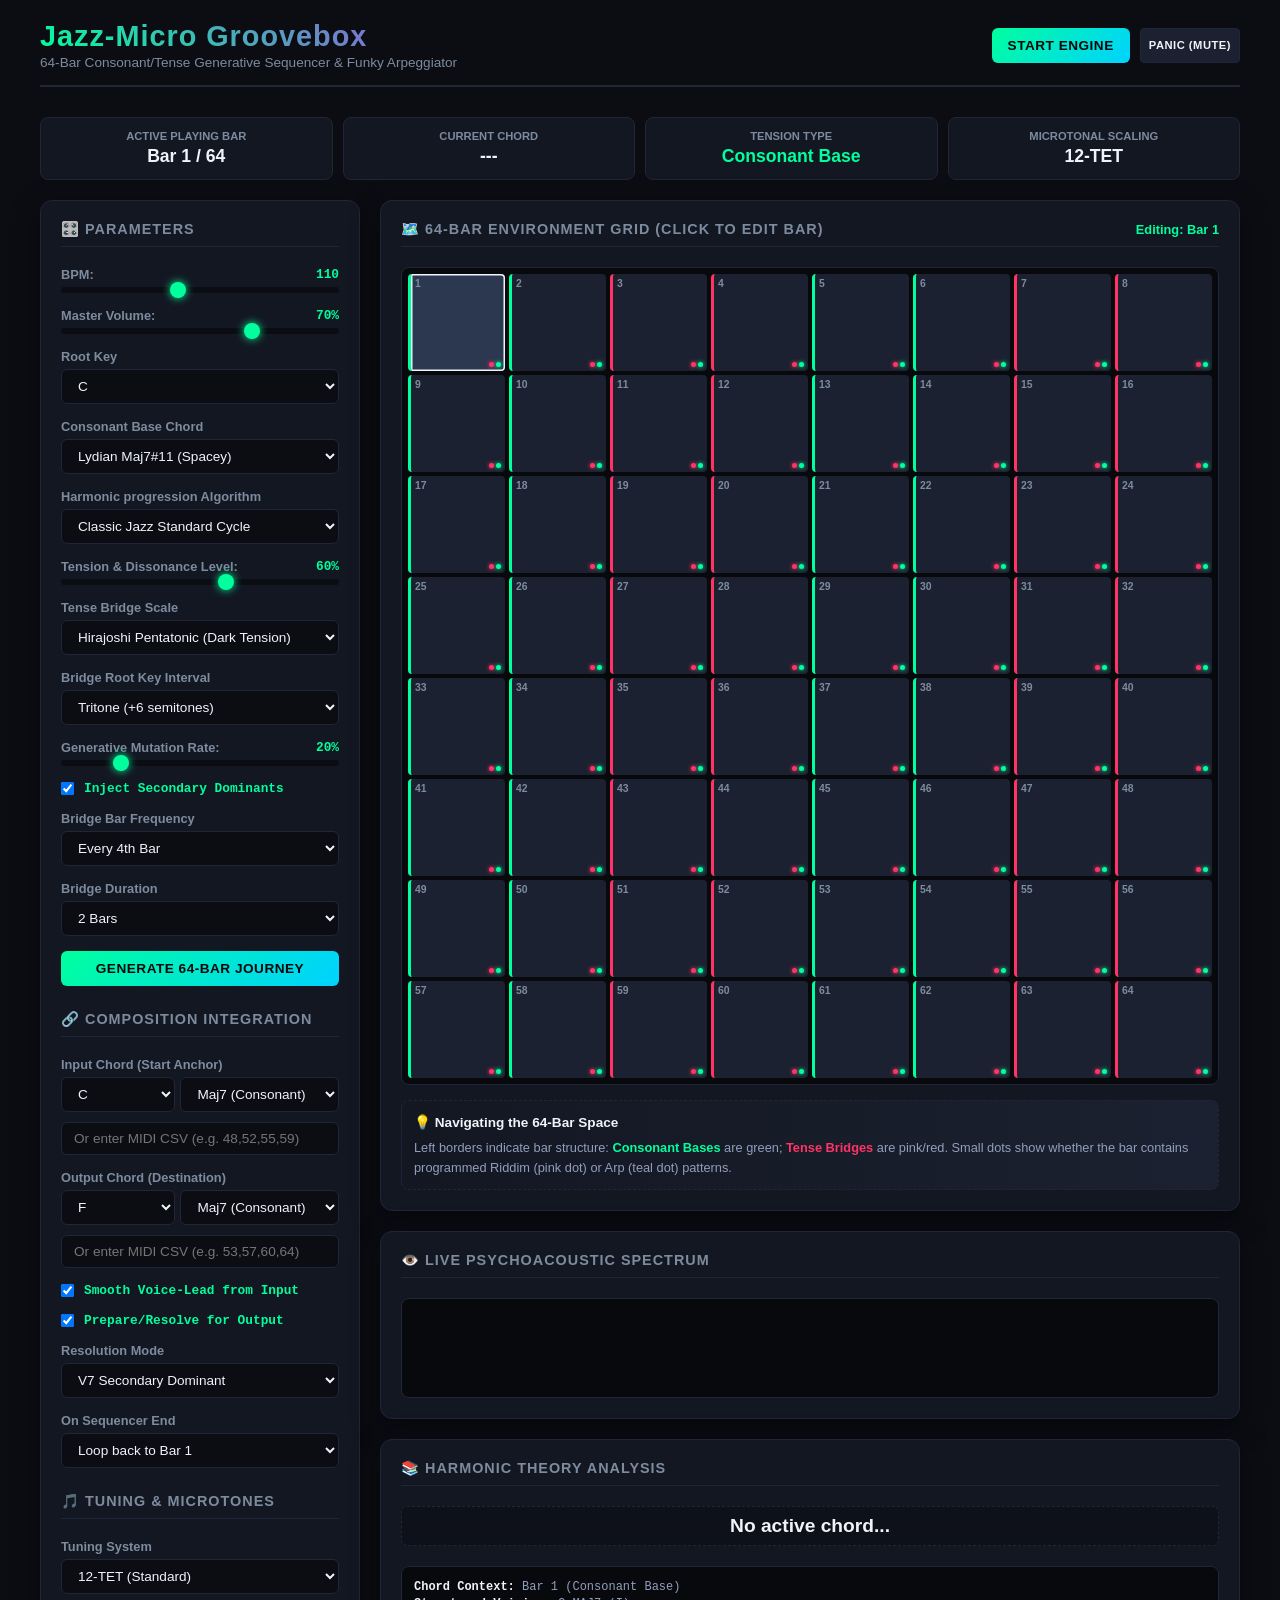
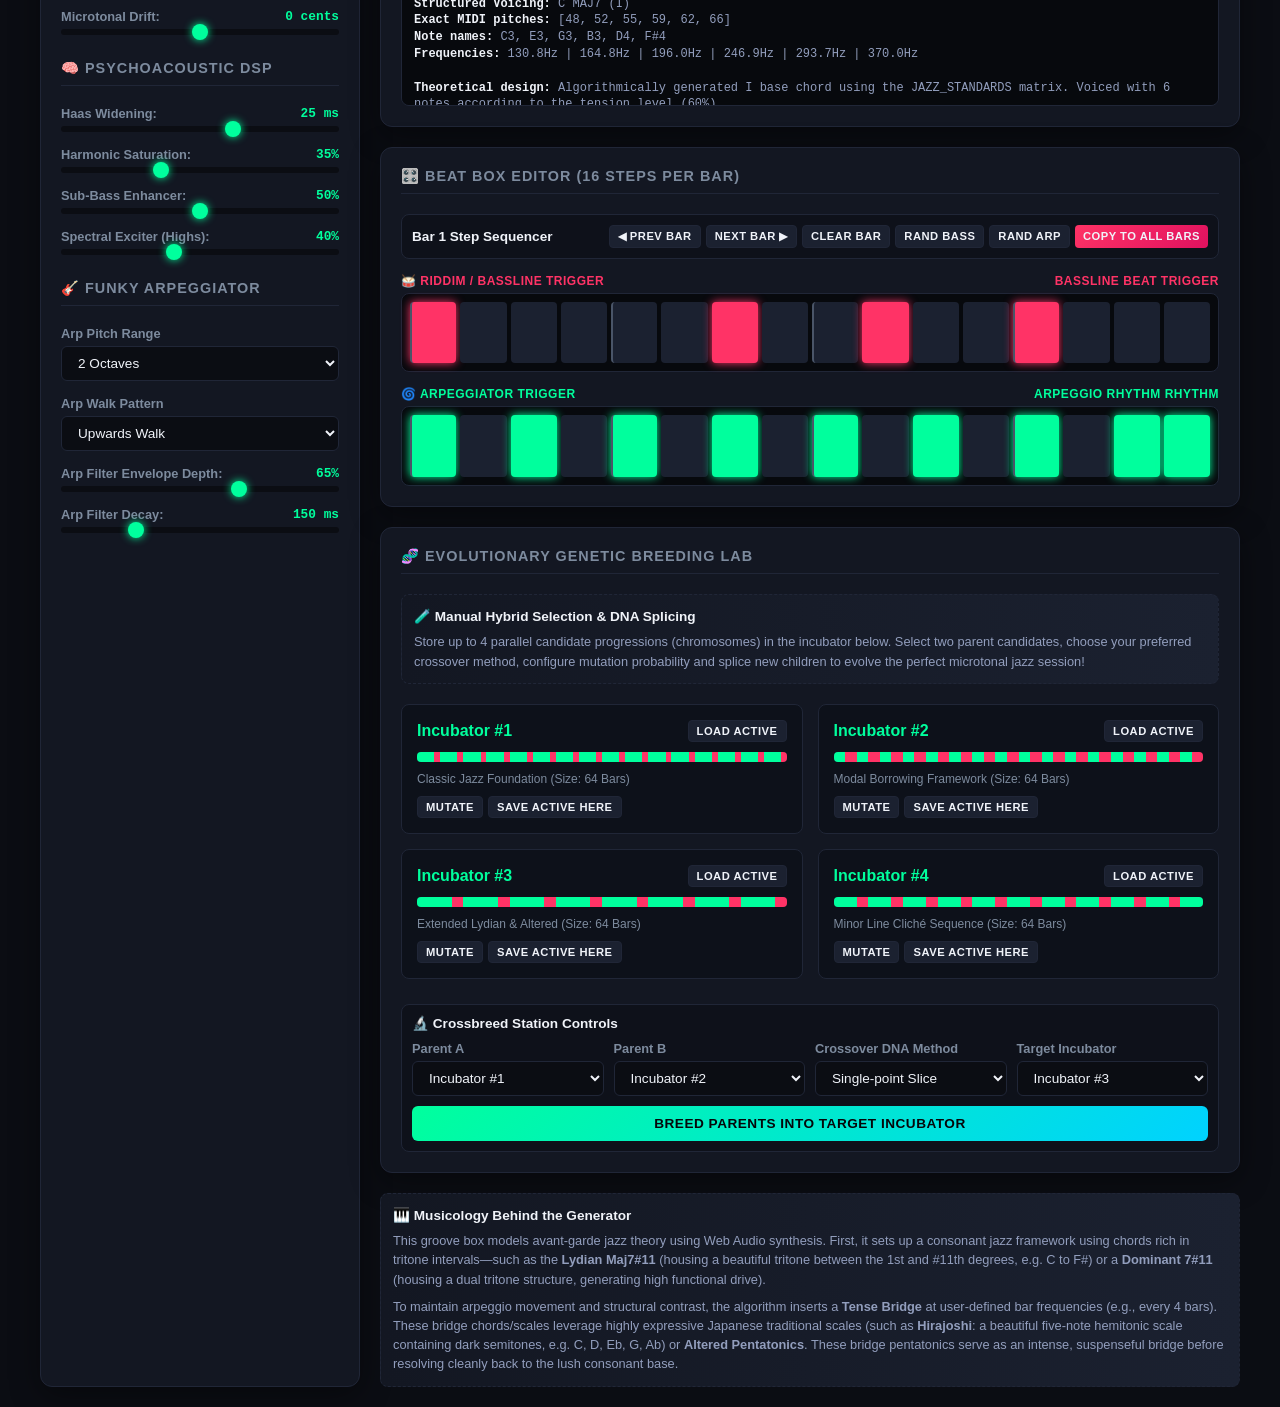
==== jazz_groovebox.html @ 0122e21e "feat: implement proper scale-degree chord qualities and voice-led resolutions - Upgraded getExtensio" ====
<!DOCTYPE html>
<html lang="en">
<head>
    <meta charset="UTF-8">
    <meta name="viewport" content="width=device-width, initial-scale=1.0">
    <title>Microtonal Jazz Groovebox & Funky Arpeggiator</title>
    <style>
        :root {
            --bg-color: #0b0d13;
            --panel-color: #131722;
            --panel-border: #202637;
            --text-main: #f0f3f9;
            --text-muted: #7d8b9e;
            --accent-base: #00ff9d; /* Consonant Base (Green/Teal) */
            --accent-bridge: #ff3366; /* Tense Bridge (Pink/Red) */
            --accent-purple: #9d4edd;
            --grid-off: #1b2130;
            --font-family: 'Segoe UI', -apple-system, BlinkMacSystemFont, Roboto, sans-serif;
        }

        * {
            box-sizing: border-box;
            margin: 0;
            padding: 0;
        }

        body {
            font-family: var(--font-family);
            background-color: var(--bg-color);
            color: var(--text-main);
            padding: 20px;
            display: flex;
            flex-direction: column;
            align-items: center;
            overflow-x: hidden;
            min-height: 100vh;
        }

        .container {
            width: 100%;
            max-width: 1200px;
            display: flex;
            flex-direction: column;
            gap: 20px;
        }

        header {
            display: flex;
            justify-content: space-between;
            align-items: center;
            border-bottom: 2px solid var(--panel-border);
            padding-bottom: 15px;
            margin-bottom: 10px;
        }

        .header-title h1 {
            font-size: 1.8rem;
            font-weight: 800;
            letter-spacing: 1px;
            background: linear-gradient(45deg, var(--accent-base), var(--accent-purple));
            -webkit-background-clip: text;
            -webkit-text-fill-color: transparent;
        }

        .header-title p {
            font-size: 0.85rem;
            color: var(--text-muted);
            margin-top: 2px;
        }

        /* Dashboard Grid Layout */
        .dashboard {
            display: grid;
            grid-template-columns: 1fr;
            gap: 20px;
        }

        @media (min-width: 900px) {
            .dashboard {
                grid-template-columns: 320px 1fr;
            }
        }

        /* Panel Styling */
        .panel {
            background-color: var(--panel-color);
            border: 1px solid var(--panel-border);
            border-radius: 12px;
            padding: 20px;
            display: flex;
            flex-direction: column;
            gap: 15px;
            box-shadow: 0 8px 30px rgba(0, 0, 0, 0.4);
        }

        .panel-header {
            display: flex;
            justify-content: space-between;
            align-items: center;
            border-bottom: 1px solid var(--panel-border);
            padding-bottom: 8px;
            margin-bottom: 5px;
        }

        .panel-title {
            font-size: 0.9rem;
            text-transform: uppercase;
            font-weight: 700;
            letter-spacing: 1px;
            color: var(--text-muted);
            display: flex;
            align-items: center;
            gap: 8px;
        }

        /* Interactive Controls */
        .control-group {
            display: flex;
            flex-direction: column;
            gap: 5px;
        }

        .control-group label {
            font-size: 0.8rem;
            font-weight: 600;
            color: var(--text-muted);
            display: flex;
            justify-content: space-between;
        }

        .control-group label span {
            color: var(--accent-base);
            font-family: monospace;
        }

        select, input[type="range"] {
            background-color: #0b0d13;
            border: 1px solid var(--panel-border);
            border-radius: 6px;
            color: var(--text-main);
            padding: 8px 12px;
            font-family: inherit;
            font-size: 0.85rem;
            outline: none;
            transition: border-color 0.2s;
            width: 100%;
        }

        select:focus {
            border-color: var(--accent-base);
        }

        input[type="range"] {
            -webkit-appearance: none;
            height: 6px;
            padding: 0;
            border: none;
            cursor: pointer;
        }

        input[type="range"]::-webkit-slider-thumb {
            -webkit-appearance: none;
            width: 16px;
            height: 16px;
            border-radius: 50%;
            background-color: var(--accent-base);
            border: none;
            box-shadow: 0 0 8px var(--accent-base);
        }

        /* Buttons */
        .btn {
            background-color: #1b2130;
            border: 1px solid var(--panel-border);
            border-radius: 6px;
            color: var(--text-main);
            padding: 10px 16px;
            font-size: 0.85rem;
            font-weight: 700;
            text-transform: uppercase;
            letter-spacing: 0.5px;
            cursor: pointer;
            transition: all 0.2s;
            display: flex;
            justify-content: center;
            align-items: center;
            gap: 8px;
        }

        .btn:hover {
            background-color: #242c3f;
            border-color: var(--text-muted);
        }

        .btn-primary {
            background: linear-gradient(135deg, var(--accent-base), #00d2ff);
            color: #05070a;
            border: none;
        }

        .btn-primary:hover {
            background: linear-gradient(135deg, #00e68e, #00bfe6);
            box-shadow: 0 0 15px rgba(0, 255, 157, 0.4);
        }

        .btn-danger {
            background: linear-gradient(135deg, var(--accent-bridge), #e0115f);
            color: var(--text-main);
            border: none;
        }

        .btn-danger:hover {
            box-shadow: 0 0 15px rgba(255, 51, 102, 0.4);
        }

        /* 64-Bar Grid Overview */
        .bar-overview-container {
            display: flex;
            flex-direction: column;
            gap: 10px;
        }

        .bar-overview-grid {
            display: grid;
            grid-template-columns: repeat(8, 1fr);
            gap: 4px;
            background-color: #07090d;
            padding: 6px;
            border-radius: 8px;
            border: 1px solid var(--panel-border);
        }

        .bar-cell {
            aspect-ratio: 1;
            background-color: var(--grid-off);
            border-radius: 4px;
            display: flex;
            flex-direction: column;
            justify-content: space-between;
            padding: 4px;
            cursor: pointer;
            position: relative;
            user-select: none;
            transition: all 0.15s;
        }

        .bar-cell:hover {
            background-color: #262f44;
        }

        .bar-cell.is-base {
            border-left: 3px solid var(--accent-base);
        }

        .bar-cell.is-bridge {
            border-left: 3px solid var(--accent-bridge);
        }

        .bar-cell.active-edit {
            background-color: #2c3750;
            box-shadow: inset 0 0 0 1.5px var(--text-main);
        }

        .bar-cell.playing {
            background-color: #384768;
            box-shadow: 0 0 10px rgba(255, 255, 255, 0.3);
            transform: scale(1.05);
            z-index: 10;
        }

        .bar-num {
            font-size: 0.65rem;
            font-weight: 700;
            color: var(--text-muted);
        }

        .bar-indicators {
            display: flex;
            gap: 2px;
            justify-content: flex-end;
        }

        .indicator-dot {
            width: 5px;
            height: 5px;
            border-radius: 50%;
            background-color: transparent;
        }

        .indicator-dot.riddim-active {
            background-color: var(--accent-bridge);
            box-shadow: 0 0 4px var(--accent-bridge);
        }

        .indicator-dot.arp-active {
            background-color: var(--accent-base);
            box-shadow: 0 0 4px var(--accent-base);
        }

        /* Live Visualizer and Theory Info */
        .visualizer-wrapper {
            position: relative;
            height: 100px;
            background-color: #07090d;
            border-radius: 8px;
            overflow: hidden;
            border: 1px solid var(--panel-border);
        }

        canvas {
            width: 100%;
            height: 100%;
            display: block;
        }

        .theory-info-panel {
            background-color: #07090d;
            border-radius: 8px;
            border: 1px solid var(--panel-border);
            padding: 12px;
            font-family: monospace;
            font-size: 0.75rem;
            line-height: 1.4;
            max-height: 140px;
            overflow-y: auto;
            color: #929ebd;
        }

        .theory-info-panel strong {
            color: var(--text-main);
        }

        .chord-name-display {
            font-size: 1.2rem;
            font-weight: 800;
            text-align: center;
            padding: 8px;
            background-color: #0e111a;
            border-radius: 6px;
            border: 1px dashed var(--panel-border);
            margin-bottom: 5px;
        }

        /* Step Sequencer View */
        .sequencer-header-actions {
            display: flex;
            justify-content: space-between;
            align-items: center;
            flex-wrap: wrap;
            gap: 10px;
            background-color: #0e111a;
            padding: 10px;
            border-radius: 8px;
            border: 1px solid var(--panel-border);
        }

        .sequencer-title {
            font-size: 0.85rem;
            font-weight: 700;
            color: var(--text-main);
        }

        .sequencer-quick-btns {
            display: flex;
            gap: 5px;
        }

        .btn-xs {
            padding: 4px 8px;
            font-size: 0.7rem;
            border-radius: 4px;
        }

        .sequencer-grid-group {
            display: flex;
            flex-direction: column;
            gap: 15px;
        }

        .sequencer-row {
            display: flex;
            flex-direction: column;
            gap: 5px;
        }

        .row-label {
            font-size: 0.75rem;
            font-weight: 700;
            text-transform: uppercase;
            letter-spacing: 0.5px;
            display: flex;
            justify-content: space-between;
        }

        .row-label.riddim-label { color: var(--accent-bridge); }
        .row-label.arp-label { color: var(--accent-base); }

        .step-grid {
            display: grid;
            grid-template-columns: repeat(16, 1fr);
            gap: 4px;
            background-color: #07090d;
            padding: 8px;
            border-radius: 8px;
            border: 1px solid var(--panel-border);
        }

        .step-cell {
            aspect-ratio: 0.75;
            background-color: var(--grid-off);
            border-radius: 4px;
            cursor: pointer;
            position: relative;
            transition: all 0.1s;
        }

        .step-cell:hover {
            background-color: #2a334a;
        }

        /* Beat highlights / Bar splits */
        .step-cell:nth-child(4n+1) {
            border-left: 2.5px solid #4a5568;
        }

        .step-cell.riddim-active {
            background-color: var(--accent-bridge);
            box-shadow: 0 0 10px var(--accent-bridge);
        }

        .step-cell.arp-active {
            background-color: var(--accent-base);
            box-shadow: 0 0 10px var(--accent-base);
        }

        .step-cell.current-playing-step::after {
            content: '';
            position: absolute;
            top: -3px;
            left: -3px;
            right: -3px;
            bottom: -3px;
            border: 2px solid var(--text-main);
            border-radius: 6px;
            pointer-events: none;
            z-index: 5;
        }

        /* Top Bar Info */
        .top-info-banner {
            display: grid;
            grid-template-columns: repeat(auto-fit, minmax(180px, 1fr));
            gap: 10px;
        }

        .info-card {
            background-color: var(--panel-color);
            border: 1px solid var(--panel-border);
            border-radius: 8px;
            padding: 12px;
            display: flex;
            flex-direction: column;
            gap: 4px;
            text-align: center;
        }

        .info-card-label {
            font-size: 0.7rem;
            color: var(--text-muted);
            text-transform: uppercase;
            font-weight: 700;
        }

        .info-card-value {
            font-size: 1.1rem;
            font-weight: 800;
            color: var(--text-main);
        }

        /* Explanatory Banner */
        .guide-banner {
            background: linear-gradient(90deg, #131722, #1b2130);
            border: 1px dashed var(--panel-border);
            border-radius: 8px;
            padding: 12px;
            font-size: 0.8rem;
            color: #929ebd;
            line-height: 1.5;
        }

        .guide-banner h3 {
            color: var(--text-main);
            margin-bottom: 5px;
            font-size: 0.85rem;
        }

        /* Breeding Lab styling */
        .breeding-grid {
            display: grid;
            grid-template-columns: 1fr;
            gap: 15px;
        }

        @media (min-width: 600px) {
            .breeding-grid {
                grid-template-columns: repeat(2, 1fr);
            }
        }

        .candidate-card {
            background-color: #0d111a;
            border: 1px solid var(--panel-border);
            border-radius: 8px;
            padding: 15px;
            display: flex;
            flex-direction: column;
            gap: 10px;
            transition: all 0.2s;
        }

        .candidate-card.active-loaded {
            border-color: var(--accent-base);
            box-shadow: 0 0 10px rgba(0, 255, 157, 0.2);
        }

        .candidate-header {
            display: flex;
            justify-content: space-between;
            align-items: center;
        }

        .dna-strip {
            height: 10px;
            background-color: #1a2130;
            border-radius: 4px;
            overflow: hidden;
            display: flex;
        }

        .dna-bar {
            flex: 1;
            height: 100%;
        }

        .dna-bar.is-base {
            background-color: var(--accent-base);
        }

        .dna-bar.is-bridge {
            background-color: var(--accent-bridge);
        }
    </style>
</head>
<body>

<div class="container">
    <header>
        <div class="header-title">
            <h1>Jazz-Micro Groovebox</h1>
            <p>64-Bar Consonant/Tense Generative Sequencer & Funky Arpeggiator</p>
        </div>
        <div style="display: flex; gap: 10px;">
            <button id="playBtn" class="btn btn-primary">Start Engine</button>
            <button id="panicBtn" class="btn btn-xs">Panic (Mute)</button>
        </div>
    </header>

    <!-- Top info cards -->
    <div class="top-info-banner">
        <div class="info-card">
            <span class="info-card-label">Active Playing Bar</span>
            <span class="info-card-value" id="playingBarDisplay">Bar 1 / 64</span>
        </div>
        <div class="info-card">
            <span class="info-card-label">Current Chord</span>
            <span class="info-card-value" id="playingChordDisplay">---</span>
        </div>
        <div class="info-card">
            <span class="info-card-label">Tension Type</span>
            <span class="info-card-value" id="tensionTypeDisplay" style="color: var(--accent-base);">Consonant Base</span>
        </div>
        <div class="info-card">
            <span class="info-card-label">Microtonal Scaling</span>
            <span class="info-card-value" id="tuningDisplay">12-TET</span>
        </div>
    </div>

    <div class="dashboard">
        <!-- Sidebar Controls -->
        <div class="panel">
            <div class="panel-header">
                <span class="panel-title">🎛️ Parameters</span>
            </div>

            <!-- Tempo -->
            <div class="control-group">
                <label>BPM: <span id="bpmVal">110</span></label>
                <input type="range" id="bpm" min="60" max="180" value="110">
            </div>

            <!-- Master Volume -->
            <div class="control-group">
                <label>Master Volume: <span id="masterVolVal">70%</span></label>
                <input type="range" id="masterVol" min="0" max="100" value="70">
            </div>

            <!-- Theory Settings -->
            <div class="control-group">
                <label>Root Key</label>
                <select id="rootKey">
                    <option value="48">C</option>
                    <option value="49">C# / Db</option>
                    <option value="50">D</option>
                    <option value="51">D# / Eb</option>
                    <option value="52">E</option>
                    <option value="53">F</option>
                    <option value="54">F# / Gb</option>
                    <option value="55">G</option>
                    <option value="56">G# / Ab</option>
                    <option value="57">A</option>
                    <option value="58">A# / Bb</option>
                    <option value="59">B</option>
                </select>
            </div>

            <div class="control-group">
                <label>Consonant Base Chord</label>
                <select id="baseChordType">
                    <option value="maj7#11" selected>Lydian Maj7#11 (Spacey)</option>
                    <option value="7#11">Dominant 7#11 (Bluesy/Tense)</option>
                    <option value="m7b5">Half-Diminished m7b5 (Jazzy Dark)</option>
                    <option value="maj9">Major 9 (Smooth Consonant)</option>
                </select>
            </div>

            <div class="control-group">
                <label>Harmonic progression Algorithm</label>
                <select id="progStyle">
                    <option value="jazz_standards" selected>Classic Jazz Standard Cycle</option>
                    <option value="circle_fifths">Circle of Fifths Backwards Walk</option>
                    <option value="modal_interchange">Modal Interchange (Parallel Borrowing)</option>
                    <option value="coltrane_changes">Coltrane Changes (Multi-Tonic 3rds)</option>
                    <option value="line_cliche">Line Cliché (Chromatic Walkdown)</option>
                </select>
            </div>

            <div class="control-group">
                <label>Tension & Dissonance Level: <span id="tensionVal">60%</span></label>
                <input type="range" id="tensionLevel" min="0" max="100" value="60">
            </div>

            <div class="control-group">
                <label>Tense Bridge Scale</label>
                <select id="bridgeChordType">
                    <option value="hirajoshi" selected>Hirajoshi Pentatonic (Dark Tension)</option>
                    <option value="altered">Altered Pentatonic (Dominant Tension)</option>
                    <option value="tritone">Tritone-Shifted Minor Pentatonic</option>
                    <option value="insen">Insen Pentatonic (Melancholic Tension)</option>
                </select>
            </div>

            <div class="control-group">
                <label>Bridge Root Key Interval</label>
                <select id="bridgeInterval">
                    <option value="6" selected>Tritone (+6 semitones)</option>
                    <option value="3">Minor 3rd (+3 semitones)</option>
                    <option value="1">Half-Step Up (+1 semitone)</option>
                    <option value="7">Perfect 5th (+7 semitones)</option>
                    <option value="8">Minor 6th (+8 semitones)</option>
                </select>
            </div>

            <div class="control-group">
                <label>Generative Mutation Rate: <span id="mutationVal">20%</span></label>
                <input type="range" id="mutationRate" min="0" max="100" value="20">
            </div>

            <div class="control-group">
                <label style="flex-direction: row; align-items: center; justify-content: flex-start; gap: 10px; cursor: pointer;">
                    <input type="checkbox" id="secondaryDominants" style="width: auto; margin: 0;" checked>
                    <span>Inject Secondary Dominants</span>
                </label>
            </div>

            <div class="control-group">
                <label>Bridge Bar Frequency</label>
                <select id="bridgeFreq">
                    <option value="2">Every 2nd Bar</option>
                    <option value="4" selected>Every 4th Bar</option>
                    <option value="8">Every 8th Bar</option>
                    <option value="16">Every 16th Bar</option>
                </select>
            </div>

            <div class="control-group">
                <label>Bridge Duration</label>
                <select id="bridgeDuration">
                    <option value="1">1 Bar</option>
                    <option value="2" selected>2 Bars</option>
                </select>
            </div>

            <button id="generateProgBtn" class="btn btn-primary">Generate 64-Bar Journey</button>

            <!-- Composition Integration -->
            <div class="panel-header" style="margin-top: 10px;">
                <span class="panel-title">🔗 Composition Integration</span>
            </div>

            <div class="control-group">
                <label>Input Chord (Start Anchor)</label>
                <div style="display: flex; gap: 5px;">
                    <select id="inputChordRoot" style="flex: 1;">
                        <option value="48" selected>C</option>
                        <option value="49">C# / Db</option>
                        <option value="50">D</option>
                        <option value="51">D# / Eb</option>
                        <option value="52">E</option>
                        <option value="53">F</option>
                        <option value="54">F# / Gb</option>
                        <option value="55">G</option>
                        <option value="56">G# / Ab</option>
                        <option value="57">A</option>
                        <option value="58">A# / Bb</option>
                        <option value="59">B</option>
                    </select>
                    <select id="inputChordType" style="flex: 1.5;">
                        <option value="maj7" selected>Maj7 (Consonant)</option>
                        <option value="m7">m7 (Soft Minor)</option>
                        <option value="7">7 (Dominant)</option>
                        <option value="m7b5">Half-Diminished</option>
                        <option value="dim7">Diminished 7th</option>
                    </select>
                </div>
                <input type="text" id="inputChordCSV" placeholder="Or enter MIDI CSV (e.g. 48,52,55,59)" style="background-color: #0b0d13; border: 1px solid var(--panel-border); border-radius: 6px; color: var(--text-main); padding: 8px 12px; font-size: 0.85rem; margin-top: 5px;">
            </div>

            <div class="control-group">
                <label>Output Chord (Destination)</label>
                <div style="display: flex; gap: 5px;">
                    <select id="outputChordRoot" style="flex: 1;">
                        <option value="53" selected>F</option>
                        <option value="48">C</option>
                        <option value="49">C# / Db</option>
                        <option value="50">D</option>
                        <option value="51">D# / Eb</option>
                        <option value="52">E</option>
                        <option value="54">F# / Gb</option>
                        <option value="55">G</option>
                        <option value="56">G# / Ab</option>
                        <option value="57">A</option>
                        <option value="58">A# / Bb</option>
                        <option value="59">B</option>
                    </select>
                    <select id="outputChordType" style="flex: 1.5;">
                        <option value="maj7" selected>Maj7 (Consonant)</option>
                        <option value="m7">m7 (Soft Minor)</option>
                        <option value="7">7 (Dominant)</option>
                        <option value="m7b5">Half-Diminished</option>
                        <option value="dim7">Diminished 7th</option>
                    </select>
                </div>
                <input type="text" id="outputChordCSV" placeholder="Or enter MIDI CSV (e.g. 53,57,60,64)" style="background-color: #0b0d13; border: 1px solid var(--panel-border); border-radius: 6px; color: var(--text-main); padding: 8px 12px; font-size: 0.85rem; margin-top: 5px;">
            </div>

            <div class="control-group">
                <label style="flex-direction: row; align-items: center; justify-content: flex-start; gap: 10px; cursor: pointer;">
                    <input type="checkbox" id="voiceLeadInput" style="width: auto; margin: 0;" checked>
                    <span>Smooth Voice-Lead from Input</span>
                </label>
            </div>

            <div class="control-group">
                <label style="flex-direction: row; align-items: center; justify-content: flex-start; gap: 10px; cursor: pointer;">
                    <input type="checkbox" id="prepareOutput" style="width: auto; margin: 0;" checked>
                    <span>Prepare/Resolve for Output</span>
                </label>
            </div>

            <div class="control-group">
                <label>Resolution Mode</label>
                <select id="resolutionMode">
                    <option value="dominant" selected>V7 Secondary Dominant</option>
                    <option value="tritone">SubV7 Tritone Substitute</option>
                    <option value="ii_V">ii - V Preparation (2 Bars)</option>
                </select>
            </div>

            <div class="control-group">
                <label>On Sequencer End</label>
                <select id="onSequencerEnd">
                    <option value="loop" selected>Loop back to Bar 1</option>
                    <option value="play_output">Play Output Chord & Stop</option>
                </select>
            </div>

            <!-- Tuning and Intonation -->
            <div class="panel-header" style="margin-top: 10px;">
                <span class="panel-title">🎵 Tuning & Microtones</span>
            </div>

            <div class="control-group">
                <label>Tuning System</label>
                <select id="tuningSys">
                    <option value="12tet" selected>12-TET (Standard)</option>
                    <option value="just">Just Intonation (Pure Ratios)</option>
                    <option value="meantone">Quarter-Comma Meantone</option>
                    <option value="pythagorean">Pythagorean (Pure Fifths)</option>
                    <option value="31tet">31-TET (Ultra Chromatic)</option>
                </select>
            </div>

            <div class="control-group">
                <label>Microtonal Drift: <span id="microDriftVal">0 cents</span></label>
                <input type="range" id="microDrift" min="-50" max="50" value="0">
            </div>

            <!-- Psychoacoustic controls -->
            <div class="panel-header" style="margin-top: 10px;">
                <span class="panel-title">🧠 Psychoacoustic DSP</span>
            </div>

            <div class="control-group">
                <label>Haas Widening: <span id="haasVal">25 ms</span></label>
                <input type="range" id="psychoHaas" min="0" max="40" value="25">
            </div>

            <div class="control-group">
                <label>Harmonic Saturation: <span id="satVal">35%</span></label>
                <input type="range" id="psychoSat" min="0" max="100" value="35">
            </div>

            <div class="control-group">
                <label>Sub-Bass Enhancer: <span id="subEnhancerVal">50%</span></label>
                <input type="range" id="subEnhancer" min="0" max="100" value="50">
            </div>

            <div class="control-group">
                <label>Spectral Exciter (Highs): <span id="exciterVal">40%</span></label>
                <input type="range" id="spectralExciter" min="0" max="100" value="40">
            </div>

            <div class="panel-header" style="margin-top: 10px;">
                <span class="panel-title">🎸 Funky Arpeggiator</span>
            </div>

            <div class="control-group">
                <label>Arp Pitch Range</label>
                <select id="arpRange">
                    <option value="1">1 Octave</option>
                    <option value="2" selected>2 Octaves</option>
                    <option value="3">3 Octaves</option>
                </select>
            </div>

            <div class="control-group">
                <label>Arp Walk Pattern</label>
                <select id="arpPattern">
                    <option value="up">Upwards Walk</option>
                    <option value="down">Downwards Walk</option>
                    <option value="updown">Up & Down Duo</option>
                    <option value="random">Random Jazz Shuffled</option>
                    <option value="thumb">Thumb-Bass Alternate</option>
                    <option value="complex">Complex Syncopated Strum</option>
                </select>
            </div>

            <div class="control-group">
                <label>Arp Filter Envelope Depth: <span id="arpFilterVal">65%</span></label>
                <input type="range" id="arpFilterDepth" min="0" max="100" value="65">
            </div>

            <div class="control-group">
                <label>Arp Filter Decay: <span id="arpDecayVal">150 ms</span></label>
                <input type="range" id="arpFilterDecay" min="30" max="500" value="150">
            </div>
        </div>

        <!-- Main Workspace -->
        <div style="display: flex; flex-direction: column; gap: 20px;">

            <!-- 64 Bar Beat Box Grid -->
            <div class="panel">
                <div class="panel-header">
                    <span class="panel-title">🗺️ 64-Bar Environment Grid (Click to Edit Bar)</span>
                    <span id="editorBarIndicator" style="color: var(--accent-base); font-size: 0.8rem; font-weight: bold;">Editing: Bar 1</span>
                </div>
                <div class="bar-overview-container">
                    <div class="bar-overview-grid" id="barOverviewGrid"></div>
                </div>
                <div class="guide-banner">
                    <h3>💡 Navigating the 64-Bar Space</h3>
                    Left borders indicate bar structure: <strong style="color: var(--accent-base);">Consonant Bases</strong> are green; <strong style="color: var(--accent-bridge);">Tense Bridges</strong> are pink/red. Small dots show whether the bar contains programmed Riddim (pink dot) or Arp (teal dot) patterns.
                </div>
            </div>

            <!-- Visualization & Theory Desk -->
            <div style="display: grid; grid-template-columns: 1fr; gap: 20px;" class="vis-theory-section">
                <div class="panel">
                    <div class="panel-header">
                        <span class="panel-title">👁️ Live Psychoacoustic Spectrum</span>
                    </div>
                    <div class="visualizer-wrapper">
                        <canvas id="visualizerCanvas"></canvas>
                    </div>
                </div>
                <div class="panel">
                    <div class="panel-header">
                        <span class="panel-title">📚 Harmonic Theory Analysis</span>
                    </div>
                    <div class="chord-name-display" id="chordNameDisplay">No active chord...</div>
                    <div class="theory-info-panel" id="theoryExplanation">
                        Theory insights will populate here as the chords play, displaying cent deviations, interval formulas, and how the bridge pentatonic scale connects with the base tritone harmony.
                    </div>
                </div>
            </div>

            <!-- Step Sequencer Panel -->
            <div class="panel">
                <div class="panel-header">
                    <span class="panel-title">🎛️ Beat Box Editor (16 Steps per Bar)</span>
                </div>

                <div class="sequencer-header-actions">
                    <span class="sequencer-title" id="sequencerTitle">Bar 1 Step Sequencer</span>
                    <div class="sequencer-quick-btns">
                        <button class="btn btn-xs" id="prevBarBtn">◀ Prev Bar</button>
                        <button class="btn btn-xs" id="nextBarBtn">Next Bar ▶</button>
                        <button class="btn btn-xs" id="clearBarBtn">Clear Bar</button>
                        <button class="btn btn-xs" id="randRiddimBtn">Rand Bass</button>
                        <button class="btn btn-xs" id="randArpBtn">Rand Arp</button>
                        <button class="btn btn-xs btn-danger" id="copyToAllBtn">Copy to All Bars</button>
                    </div>
                </div>

                <div class="sequencer-grid-group">
                    <!-- Riddim / Bass Trigger -->
                    <div class="sequencer-row">
                        <div class="row-label riddim-label">
                            <span>🥁 Riddim / Bassline Trigger</span>
                            <span>Bassline Beat Trigger</span>
                        </div>
                        <div class="step-grid" id="riddimGrid"></div>
                    </div>

                    <!-- Arpeggio Trigger -->
                    <div class="sequencer-row">
                        <div class="row-label arp-label">
                            <span>🌀 Arpeggiator Trigger</span>
                            <span>Arpeggio Rhythm Rhythm</span>
                        </div>
                        <div class="step-grid" id="arpGrid"></div>
                    </div>
                </div>
            </div>

            <!-- Evolutionary Genetic Breeding Lab Panel -->
            <div class="panel">
                <div class="panel-header">
                    <span class="panel-title">🧬 Evolutionary Genetic Breeding Lab</span>
                </div>
                <div class="guide-banner" style="margin-bottom: 5px;">
                    <h3>🧪 Manual Hybrid Selection & DNA Splicing</h3>
                    Store up to 4 parallel candidate progressions (chromosomes) in the incubator below. Select two parent candidates, choose your preferred crossover method, configure mutation probability and splice new children to evolve the perfect microtonal jazz session!
                </div>

                <div class="breeding-grid">
                    <!-- Candidate 1 -->
                    <div class="candidate-card" id="candidate-0">
                        <div class="candidate-header">
                            <span style="font-weight: 700; color: var(--accent-base);">Incubator #1</span>
                            <span class="btn btn-xs" onclick="loadCandidate(0)" id="loadBtn-0">Load Active</span>
                        </div>
                        <div class="dna-strip" id="dna-0"></div>
                        <div style="font-size: 0.75rem; color: var(--text-muted);" id="candDesc-0">Empty...</div>
                        <div style="display: flex; gap: 5px;">
                            <button class="btn btn-xs" onclick="mutateCandidate(0)">Mutate</button>
                            <button class="btn btn-xs" onclick="cloneCurrentToCandidate(0)">Save Active Here</button>
                        </div>
                    </div>

                    <!-- Candidate 2 -->
                    <div class="candidate-card" id="candidate-1">
                        <div class="candidate-header">
                            <span style="font-weight: 700; color: var(--accent-base);">Incubator #2</span>
                            <span class="btn btn-xs" onclick="loadCandidate(1)" id="loadBtn-1">Load Active</span>
                        </div>
                        <div class="dna-strip" id="dna-1"></div>
                        <div style="font-size: 0.75rem; color: var(--text-muted);" id="candDesc-1">Empty...</div>
                        <div style="display: flex; gap: 5px;">
                            <button class="btn btn-xs" onclick="mutateCandidate(1)">Mutate</button>
                            <button class="btn btn-xs" onclick="cloneCurrentToCandidate(1)">Save Active Here</button>
                        </div>
                    </div>

                    <!-- Candidate 3 -->
                    <div class="candidate-card" id="candidate-2">
                        <div class="candidate-header">
                            <span style="font-weight: 700; color: var(--accent-base);">Incubator #3</span>
                            <span class="btn btn-xs" onclick="loadCandidate(2)" id="loadBtn-2">Load Active</span>
                        </div>
                        <div class="dna-strip" id="dna-2"></div>
                        <div style="font-size: 0.75rem; color: var(--text-muted);" id="candDesc-2">Empty...</div>
                        <div style="display: flex; gap: 5px;">
                            <button class="btn btn-xs" onclick="mutateCandidate(2)">Mutate</button>
                            <button class="btn btn-xs" onclick="cloneCurrentToCandidate(2)">Save Active Here</button>
                        </div>
                    </div>

                    <!-- Candidate 4 -->
                    <div class="candidate-card" id="candidate-3">
                        <div class="candidate-header">
                            <span style="font-weight: 700; color: var(--accent-base);">Incubator #4</span>
                            <span class="btn btn-xs" onclick="loadCandidate(3)" id="loadBtn-3">Load Active</span>
                        </div>
                        <div class="dna-strip" id="dna-3"></div>
                        <div style="font-size: 0.75rem; color: var(--text-muted);" id="candDesc-3">Empty...</div>
                        <div style="display: flex; gap: 5px;">
                            <button class="btn btn-xs" onclick="mutateCandidate(3)">Mutate</button>
                            <button class="btn btn-xs" onclick="cloneCurrentToCandidate(3)">Save Active Here</button>
                        </div>
                    </div>
                </div>

                <!-- Breeder Crossbreeding Station controls -->
                <div class="sequencer-header-actions" style="margin-top: 10px;">
                    <span class="sequencer-title">🔬 Crossbreed Station Controls</span>
                    <div class="sequencer-quick-btns" style="flex-wrap: wrap; gap: 10px; width: 100%;">
                        <div class="control-group" style="min-width: 130px; flex: 1;">
                            <label>Parent A</label>
                            <select id="parentA">
                                <option value="0" selected>Incubator #1</option>
                                <option value="1">Incubator #2</option>
                                <option value="2">Incubator #3</option>
                                <option value="3">Incubator #4</option>
                            </select>
                        </div>
                        <div class="control-group" style="min-width: 130px; flex: 1;">
                            <label>Parent B</label>
                            <select id="parentB">
                                <option value="0">Incubator #1</option>
                                <option value="1" selected>Incubator #2</option>
                                <option value="2">Incubator #3</option>
                                <option value="3">Incubator #4</option>
                            </select>
                        </div>
                        <div class="control-group" style="min-width: 180px; flex: 1;">
                            <label>Crossover DNA Method</label>
                            <select id="crossoverMethod">
                                <option value="single" selected>Single-point Slice</option>
                                <option value="double">Two-point Splice</option>
                                <option value="uniform">Uniform Coin-flip Random</option>
                                <option value="interleave">Interleaved Alternating Bars</option>
                            </select>
                        </div>
                        <div class="control-group" style="min-width: 150px; flex: 1;">
                            <label>Target Incubator</label>
                            <select id="targetIncubator">
                                <option value="0">Incubator #1</option>
                                <option value="1">Incubator #2</option>
                                <option value="2" selected>Incubator #3</option>
                                <option value="3">Incubator #4</option>
                            </select>
                        </div>
                        <button class="btn btn-primary" onclick="triggerBreedingLabBreed()" style="width: 100%;">Breed Parents into Target Incubator</button>
                    </div>
                </div>
            </div>

            <!-- Theory explanation -->
            <div class="guide-banner">
                <h3>🎹 Musicology Behind the Generator</h3>
                <p>This groove box models avant-garde jazz theory using Web Audio synthesis. First, it sets up a consonant jazz framework using chords rich in tritone intervals—such as the <strong>Lydian Maj7#11</strong> (housing a beautiful tritone between the 1st and #11th degrees, e.g. C to F#) or a <strong>Dominant 7#11</strong> (housing a dual tritone structure, generating high functional drive).</p>
                <p style="margin-top: 8px;">To maintain arpeggio movement and structural contrast, the algorithm inserts a <strong>Tense Bridge</strong> at user-defined bar frequencies (e.g., every 4 bars). These bridge chords/scales leverage highly expressive Japanese traditional scales (such as <strong>Hirajoshi</strong>: a beautiful five-note hemitonic scale containing dark semitones, e.g. C, D, Eb, G, Ab) or <strong>Altered Pentatonics</strong>. These bridge pentatonics serve as an intense, suspenseful bridge before resolving cleanly back to the lush consonant base.</p>
            </div>
        </div>
    </div>
</div>

<script>
    // --- 1. STATE & DATA STRUCTURES ---
    const TOTAL_BARS = 64;
    const STEPS_PER_BAR = 16;
    let editingBar = 0; // 0 to 63
    let playingBar = 0; // 0 to 63
    let playingStep = 0; // 0 to 15
    let globalStepIndex = 0; // Cumulative step 0 to 1023
    let isPlaying = false;

    // Sequencer data: 3D Arrays for Riddim and Arp [bar][step]
    const sequencerData = {
        riddim: Array.from({ length: TOTAL_BARS }, () => new Array(STEPS_PER_BAR).fill(false)),
        arp: Array.from({ length: TOTAL_BARS }, () => new Array(STEPS_PER_BAR).fill(false))
    };

    // Initialize first bar with a nice default jazz pattern
    const defaultRiddim = [true, false, false, false, false, false, true, false, false, true, false, false, true, false, false, false];
    const defaultArp = [true, false, true, false, true, false, true, false, true, false, true, false, true, false, true, true];

    // Set up default bar pattern and copy slightly altered patterns to others to start with a fun groove
    for (let s = 0; s < STEPS_PER_BAR; s++) {
        sequencerData.riddim[0][s] = defaultRiddim[s];
        sequencerData.arp[0][s] = defaultArp[s];
    }
    for (let b = 1; b < TOTAL_BARS; b++) {
        // Clone with small variations
        sequencerData.riddim[b] = [...defaultRiddim];
        sequencerData.arp[b] = [...defaultArp];
        if (b % 4 === 0) {
            // bridge variation
            sequencerData.riddim[b][2] = true;
            sequencerData.riddim[b][10] = true;
        }
    }

    // Chord Progression Data for 64 bars
    let progression = new Array(TOTAL_BARS).fill(null);
    const notesArray = ["C", "Db", "D", "Eb", "E", "F", "F#", "G", "Ab", "A", "Bb", "B"];

    // --- 2. MUSIC THEORY PROGRESSION GENERATOR ---

    // Get note name from MIDI value
    function getNoteName(midiVal) {
        return notesArray[midiVal % 12] + (Math.floor(midiVal / 12) - 1);
    }

    // Enhanced Progression & Chords Logic
    function getExtensionsForBase(baseMidi, tensionPercent, quality) {
        // Support dynamic chord qualities with Berklee style Berklee voice theory
        let intervals = [0, 4, 7, 11]; // default Major 7th

        if (quality === 'm7') {
            intervals = [0, 3, 7, 10]; // Minor 7th
        } else if (quality === '7') {
            intervals = [0, 4, 7, 10]; // Dominant 7th
        } else if (quality === 'm7b5') {
            intervals = [0, 3, 6, 10]; // Half-diminished
        } else if (quality === 'maj7') {
            intervals = [0, 4, 7, 11]; // Major 7th
        } else if (quality === 'maj9') {
            intervals = [0, 4, 7, 11, 14]; // Major 9th
        }

        // Add extensions dynamically according to tension Level
        if (tensionPercent > 15) {
            // Add 9th
            let ninth = (quality === 'm7b5') ? 13 : 14;
            if (!intervals.includes(ninth)) {
                intervals.push(ninth);
            }
        }
        if (tensionPercent > 45) {
            // Add 11th / #11th
            let eleventh = (quality === 'maj7' || quality === '7') ? 18 : 17; // #11 (18) for Major/Dominant, natural 11 (17) for Minor
            if (!intervals.includes(eleventh)) {
                intervals.push(eleventh);
            }
        }
        if (tensionPercent > 75) {
            // Add alterations for dominant chords, or high extensions for others
            if (quality === '7') {
                intervals.push(20); // b13
                intervals.push(15); // b9
            } else {
                intervals.push(21); // high 13th / octave root duplication
            }
        }

        return intervals.map(i => baseMidi + i);
    }

    // Parse custom or selected chord
    function parseCustomChord(rootKeyId, chordTypeId, csvId) {
        const csvVal = document.getElementById(csvId).value.trim();
        if (csvVal) {
            let parsed = csvVal.split(',').map(s => parseInt(s.trim())).filter(n => !isNaN(n));
            if (parsed.length > 0) {
                return parsed.sort((a,b)=>a-b);
            }
        }

        const root = parseInt(document.getElementById(rootKeyId).value);
        const type = document.getElementById(chordTypeId).value;
        let intervals = [0, 4, 7, 11]; // default maj7
        if (type === 'm7') {
            intervals = [0, 3, 7, 10];
        } else if (type === '7') {
            intervals = [0, 4, 7, 10];
        } else if (type === 'm7b5') {
            intervals = [0, 3, 6, 10];
        } else if (type === 'dim7') {
            intervals = [0, 3, 6, 9];
        }
        return intervals.map(i => root + i).sort((a,b)=>a-b);
    }

    // Smart Jazz Voice Leading function
    function voiceLeadChord(targetChordNotes, referenceChordNotes) {
        if (!referenceChordNotes || referenceChordNotes.length === 0) return [...targetChordNotes].sort((a,b)=>a-b);
        let voiced = [...targetChordNotes].sort((a,b)=>a-b);
        let ref = [...referenceChordNotes].sort((a,b)=>a-b);

        for (let i = 0; i < voiced.length; i++) {
            let target = voiced[i];

            // Smart Neighbor Matching: Find the closest note in the reference chord to use as anchor
            let anchor = ref[0];
            let minAnchorDist = Math.abs(ref[0] - target);
            for (let j = 1; j < ref.length; j++) {
                let d = Math.abs(ref[j] - target);
                if (d < minAnchorDist) {
                    minAnchorDist = d;
                    anchor = ref[j];
                }
            }

            let pClass = target % 12;
            let bestNote = target;
            let minScore = 99999;
            for (let oct = -36; oct <= 36; oct += 12) {
                let candidate = (Math.floor(anchor / 12) * 12) + pClass + oct;

                // Keep within reasonable voiced limits
                if (candidate < 38 || candidate > 88) continue;

                let distToAnchor = Math.abs(candidate - anchor);
                let distToOriginal = Math.abs(candidate - target);
                let score = distToAnchor + 0.4 * distToOriginal; // Balance smooth voice leading with center register force

                if (score < minScore) {
                    minScore = score;
                    bestNote = candidate;
                }
            }
            voiced[i] = bestNote;
        }
        return voiced.sort((a,b)=>a-b);
    }

    // Interval list generator
    function generateJourney() {
        const root = parseInt(document.getElementById('rootKey').value);
        const progStyle = document.getElementById('progStyle').value;
        const baseType = document.getElementById('baseChordType').value;
        const tensionPercent = parseFloat(document.getElementById('tensionLevel').value);
        const bridgeType = document.getElementById('bridgeChordType').value;
        const bridgeInterval = parseInt(document.getElementById('bridgeInterval').value);
        const mutationRate = parseFloat(document.getElementById('mutationRate').value) / 100;
        const useSecondaryDominants = document.getElementById('secondaryDominants').checked;
        const bridgeFreq = parseInt(document.getElementById('bridgeFreq').value);
        const bridgeDuration = parseInt(document.getElementById('bridgeDuration').value);

        for (let b = 0; b < TOTAL_BARS; b++) {
            let chordNotes = [];
            let name = "";
            let explanation = "";
            let isBridge = false;

            // 1. Check if this is a bridge bar
            let cycle = b % bridgeFreq;
            if (cycle >= (bridgeFreq - bridgeDuration) && bridgeFreq > bridgeDuration) {
                isBridge = true;
            } else if (bridgeFreq <= bridgeDuration) {
                isBridge = (b % 2 === 1);
            }

            // 2. Generate Bridge Chords
            if (isBridge) {
                let bridgeRoot = (root + bridgeInterval) % 12 + 48; // Flexible interval offset
                let pNotes = [];

                if (bridgeType === 'hirajoshi') {
                    pNotes = [0, 2, 3, 7, 8];
                    name = `${notesArray[bridgeRoot % 12]} Hirajoshi Pentatonic`;
                    explanation = `Tense Japanese Hirajoshi scale over root ${notesArray[bridgeRoot % 12]}. Delivers high modal mystery and beautiful dark tension.`;
                } else if (bridgeType === 'altered') {
                    pNotes = [0, 4, 6, 8, 10];
                    name = `${notesArray[bridgeRoot % 12]} Altered Pentatonic`;
                    explanation = `Altered pentatonic scale loaded with active tritone and altered tension points (Root, 3rd, #11/b5, b13, b7) targeting resolution.`;
                } else if (bridgeType === 'tritone') {
                    pNotes = [0, 3, 5, 7, 10];
                    name = `${notesArray[bridgeRoot % 12]} Tritone-Shifted Minor Pentatonic`;
                    explanation = `Maximum jazz dissonance using minor pentatonic constructed exactly a tritone away from home root.`;
                } else if (bridgeType === 'insen') {
                    pNotes = [0, 1, 5, 7, 10];
                    name = `${notesArray[bridgeRoot % 12]} Insen Pentatonic`;
                    explanation = `Traditional Insen pentatonic scale. Uses flat 2nd and perfect 4th intervals to construct a suspension of classical jazz expectations.`;
                }

                // Add higher octave copies for thicker bridge spacing if tension is high
                if (tensionPercent > 50) {
                    let topNotes = pNotes.map(interval => bridgeRoot + interval + 12);
                    chordNotes = pNotes.map(interval => bridgeRoot + interval).concat(topNotes);
                } else {
                    chordNotes = pNotes.map(interval => bridgeRoot + interval);
                }

            } else {
                // 3. Generate Consonant Base Progression Loop
                let subBar = b % 8; // progression length loops
                let currentRoot = root;
                let scaleDegreeName = "I";
                let quality = "maj7"; // default quality for tonic and major degrees

                // Secondary Dominants injection (e.g., bar before target is forced to V/target)
                let makeSecondaryDominant = false;
                let targetRoot = root;

                if (useSecondaryDominants && (subBar === 1 || subBar === 3 || subBar === 5 || subBar === 7)) {
                    makeSecondaryDominant = true;
                }

                if (progStyle === 'jazz_standards') {
                    // Classic Jazz Standard: I - vi - ii - V - iii - vi - ii - V
                    let degrees = [0, 9, 2, 7, 4, 9, 2, 7];
                    currentRoot = (root + degrees[subBar]) % 12;
                    let labels = ["I", "vi", "ii", "V", "iii", "vi", "ii", "V"];
                    scaleDegreeName = labels[subBar];
                    targetRoot = (root + degrees[(subBar + 1) % 8]) % 12;

                    let qualities = ["maj7", "m7", "m7", "7", "m7", "m7", "m7", "7"];
                    quality = qualities[subBar];
                } else if (progStyle === 'circle_fifths') {
                    // Circle of Fifths: I - IV - vii - iii - vi - ii - V - I
                    let degrees = [0, 5, 11, 4, 9, 2, 7, 0];
                    currentRoot = (root + degrees[subBar]) % 12;
                    let labels = ["I", "IV", "viiø", "iii", "vi", "ii", "V", "I"];
                    scaleDegreeName = labels[subBar];
                    targetRoot = (root + degrees[(subBar + 1) % 8]) % 12;

                    let qualities = ["maj7", "maj7", "m7b5", "m7", "m7", "m7", "7", "maj7"];
                    quality = qualities[subBar];
                } else if (progStyle === 'modal_interchange') {
                    // Modal Interchange (Borrowing from minor): I - bVI - bVII - I - iv - bIII - bVI - bVII
                    let degrees = [0, 8, 10, 0, 5, 3, 8, 10];
                    currentRoot = (root + degrees[subBar]) % 12;
                    let labels = ["I", "bVI (Aeolian)", "bVII (Mixolydian)", "I", "iv (Minor iv)", "bIII (Relative Major)", "bVI", "bVII"];
                    scaleDegreeName = labels[subBar];
                    targetRoot = (root + degrees[(subBar + 1) % 8]) % 12;

                    let qualities = ["maj7", "maj7", "7", "maj7", "m7", "maj7", "maj7", "7"];
                    quality = qualities[subBar];
                } else if (progStyle === 'coltrane_changes') {
                    // Coltrane Changes (Giant Steps multi-tonic matrix shifting by Major 3rds)
                    // I - bVI - bIV - bII - V - bVI - ii - V
                    let degrees = [0, 8, 4, 1, 7, 8, 2, 7];
                    currentRoot = (root + degrees[subBar]) % 12;
                    let labels = ["I (Tonic C)", "bVI (Tonic Ab)", "bIV (Tonic E)", "bII", "V", "bVI", "ii", "V"];
                    scaleDegreeName = labels[subBar];
                    targetRoot = (root + degrees[(subBar + 1) % 8]) % 12;

                    let qualities = ["maj7", "maj7", "maj7", "maj7", "7", "maj7", "m7", "7"];
                    quality = qualities[subBar];
                } else if (progStyle === 'line_cliche') {
                    // Line Cliché (Chromatic Walkdown in minor/major): I - I(maj7) - I(7) - I(6) - IV - iv - V - I
                    let degrees = [0, 0, 0, 0, 5, 5, 7, 0];
                    currentRoot = (root + degrees[subBar]) % 12;
                    let labels = ["I", "I(maj7)", "I(7)", "I(6)", "IV", "iv", "V", "I"];
                    scaleDegreeName = labels[subBar];
                    targetRoot = (root + degrees[(subBar + 1) % 8]) % 12;

                    let qualities = ["maj7", "maj7", "7", "maj7", "maj7", "m7", "7", "maj7"];
                    quality = qualities[subBar];
                }

                // If making secondary dominant, override currentRoot to be perfect 5th of next bar's root target
                if (makeSecondaryDominant) {
                    currentRoot = (targetRoot + 7) % 12;
                    scaleDegreeName = `V / ${notesArray[targetRoot]}`;
                    quality = "7";
                }

                // Generative mutation probability (periodically swaps chord to tritone substitute or relative minor/major)
                let mutated = false;
                if (Math.random() < mutationRate && !makeSecondaryDominant) {
                    // Tritone Substitution!
                    currentRoot = (currentRoot + 6) % 12;
                    scaleDegreeName = `SubV (Tritone Sub)`;
                    mutated = true;
                    quality = "7";
                }

                // Incorporate user baseChordType preferences specifically for Tonic/Major qualities
                if (quality === 'maj7') {
                    if (baseType === 'maj9') quality = 'maj9';
                }

                // 4. Voicing / Chord generation
                let baseMidi = currentRoot + 48;
                chordNotes = getExtensionsForBase(baseMidi, tensionPercent, quality);

                // Build name and descriptor details
                let labelPrefix = mutated ? "[Mutated] " : "";
                if (makeSecondaryDominant) {
                    name = `${labelPrefix}${notesArray[currentRoot]}7 (Secondary Dominant)`;
                    explanation = `Secondary dominant V chord built over ${notesArray[currentRoot]} to pull aggressively toward the upcoming ${notesArray[targetRoot]} chord in the jazz cycle.`;
                } else {
                    name = `${labelPrefix}${notesArray[currentRoot]} ${quality.toUpperCase()} (${scaleDegreeName})`;
                    explanation = `Algorithmically generated ${scaleDegreeName} base chord using the ${progStyle.toUpperCase()} matrix. Voiced with ${chordNotes.length} notes according to the tension level (${tensionPercent.toFixed(0)}%).`;
                }
            }

            progression[b] = {
                notes: chordNotes,
                name: name,
                isBridge: isBridge,
                explanation: explanation
            };
        }

        // 5. Output Chord Preparation (Resolve/Prepare for Output)
        const prepareOutput = document.getElementById('prepareOutput').checked;
        const resolutionMode = document.getElementById('resolutionMode').value;
        const outputRoot = parseInt(document.getElementById('outputChordRoot').value);
        const outputType = document.getElementById('outputChordType').value;

        // Get actual output chord notes
        let outputNotes = parseCustomChord('outputChordRoot', 'outputChordType', 'outputChordCSV');

        if (prepareOutput) {
            let outputRootNote = outputNotes[0] % 12; // Base root of output chord

            if (resolutionMode === 'dominant') {
                // Secondary Dominant of Output: V7 of output root
                let vRoot = (outputRootNote + 7) % 12 + 48;
                let notes = [vRoot, vRoot + 4, vRoot + 7, vRoot + 10].sort((a,b)=>a-b);
                progression[TOTAL_BARS - 1] = {
                    notes: notes,
                    name: `${notesArray[vRoot % 12]}7 (V7 of Output)`,
                    isBridge: true,
                    explanation: `Secondary dominant V7 chord prepared dynamically to resolve into the external Output Chord (${notesArray[outputRootNote]} ${outputType.toUpperCase()}).`
                };
            } else if (resolutionMode === 'tritone') {
                // Tritone Substitute of Output: SubV7 of output root
                let subVRoot = (outputRootNote + 1) % 12 + 48;
                let notes = [subVRoot, subVRoot + 4, subVRoot + 7, subVRoot + 10].sort((a,b)=>a-b);
                progression[TOTAL_BARS - 1] = {
                    notes: notes,
                    name: `${notesArray[subVRoot % 12]}7 (SubV7 of Output)`,
                    isBridge: true,
                    explanation: `Tritone substitute SubV7 chord prepared dynamically to resolve cleanly into the external Output Chord (${notesArray[outputRootNote]} ${outputType.toUpperCase()}) via chromatic descent.`
                };
            } else if (resolutionMode === 'ii_V') {
                // ii - V Preparation of Output: ii of output root in Bar 63, V7 in Bar 64
                let iiRoot = (outputRootNote + 2) % 12 + 48;
                let vRoot = (outputRootNote + 7) % 12 + 48;

                let iiNotes = [iiRoot, iiRoot + 3, iiRoot + 7, iiRoot + 10].sort((a,b)=>a-b);
                let vNotes = [vRoot, vRoot + 4, vRoot + 7, vRoot + 10].sort((a,b)=>a-b);

                progression[TOTAL_BARS - 2] = {
                    notes: iiNotes,
                    name: `${notesArray[iiRoot % 12]}m7 (ii of Output)`,
                    isBridge: true,
                    explanation: `ii minor seventh chord preparing a classic ii-V turnaround cadence targeting the external Output Chord.`
                };

                progression[TOTAL_BARS - 1] = {
                    notes: vNotes,
                    name: `${notesArray[vRoot % 12]}7 (V7 of Output)`,
                    isBridge: true,
                    explanation: `V7 dominant seventh chord completing the ii-V turnaround cadence targeting the external Output Chord.`
                };
            }
        }

        // 6. Voice-leading pass
        const voiceLeadInput = document.getElementById('voiceLeadInput').checked;
        let inputNotes = parseCustomChord('inputChordRoot', 'inputChordType', 'inputChordCSV');

        let referenceNotes = voiceLeadInput ? inputNotes : null;

        for (let b = 0; b < TOTAL_BARS; b++) {
            progression[b].notes = voiceLeadChord(progression[b].notes, referenceNotes);
            referenceNotes = progression[b].notes; // cascade forward
        }

        renderBarGrid();
        updateTheoryPanel(editingBar);
    }

    // --- 3. MICROTONAL TUNING ENGINE ---

    // Convert MIDI note to exact frequency based on selected tuning system and microtonal cents drift
    function midiToFrequency(midiNote, tuningSystem, driftCents) {
        const A4_FREQ = 440;
        const A4_MIDI = 69;

        // Apply global pitch drift in cents
        let finalMidi = midiNote + (driftCents / 100);

        if (tuningSystem === '12tet') {
            // Standard 12-Tone Equal Temperament
            return A4_FREQ * Math.pow(2, (finalMidi - A4_MIDI) / 12);
        } else if (tuningSystem === 'just') {
            // Pure Just Intonation ratios relative to root key C4 (MIDI 60)
            const justRatios = [
                1/1,       // C (unison)
                16/15,     // Db (minor second)
                9/8,       // D (major second)
                6/5,       // Eb (minor third)
                5/4,       // E (major third)
                4/3,       // F (perfect fourth)
                45/32,     // F# (augmented fourth/tritone)
                3/2,       // G (perfect fifth)
                8/5,       // Ab (minor sixth)
                5/3,       // A (major sixth)
                9/5,       // Bb (minor seventh)
                15/8       // B (major seventh)
            ];

            let rootKey = parseInt(document.getElementById('rootKey').value);
            let diff = midiNote - rootKey;
            let octave = Math.floor(diff / 12);
            let semitone = ((diff % 12) + 12) % 12;

            // Get root frequency
            let rootFreq = A4_FREQ * Math.pow(2, (rootKey - A4_MIDI) / 12);
            let targetRatio = justRatios[semitone];

            // Reapply cents drift to the calculated pure frequency
            let freq = rootFreq * targetRatio * Math.pow(2, octave);
            return freq * Math.pow(2, driftCents / 1200);

        } else if (tuningSystem === 'meantone') {
            // Quarter-Comma Meantone (pure major thirds, slightly narrowed fifths)
            // Cent deviations from 12-TET for a meantone scale based around key
            const meantoneDeviations = [0, -24, -7, 10, -14, 3, -20, -3, 14, -10, 7, -17];
            let noteClass = midiNote % 12;
            let centsOffset = meantoneDeviations[noteClass] + driftCents;
            return A4_FREQ * Math.pow(2, (midiNote + (centsOffset / 100) - A4_MIDI) / 12);

        } else if (tuningSystem === 'pythagorean') {
            // Pythagorean Tuning (pure fifths 3:2 ratio)
            const pythagoreanRatios = [
                1/1, 256/243, 9/8, 32/27, 81/64, 4/3, 729/512, 3/2, 128/81, 27/16, 16/9, 243/128
            ];
            let rootKey = parseInt(document.getElementById('rootKey').value);
            let diff = midiNote - rootKey;
            let octave = Math.floor(diff / 12);
            let semitone = ((diff % 12) + 12) % 12;

            let rootFreq = A4_FREQ * Math.pow(2, (rootKey - A4_MIDI) / 12);
            let ratio = pythagoreanRatios[semitone];
            let freq = rootFreq * ratio * Math.pow(2, octave);
            return freq * Math.pow(2, driftCents / 1200);

        } else if (tuningSystem === '31tet') {
            // 31-TET: 31 Equal divisions of the octave
            // Approximate MIDI note step into 31-TET steps
            let stepsFromA4 = (midiNote - A4_MIDI) * (31 / 12);
            return A4_FREQ * Math.pow(2, (stepsFromA4 / 31) + (driftCents / 1200));
        }

        return A4_FREQ * Math.pow(2, (midiNote - A4_MIDI) / 12);
    }

    // --- 4. AUDIO ENGINE & SYNTHS ---
    let audioCtx = null;
    let masterGain = null;
    let delayLeft = null, delayRight = null;
    let saturationNode = null;
    let subEnhancerGain = null;
    let exciterGain = null;
    let highExciterFilter = null;
    let analyserNode = null;
    let scheduledNextNoteTime = 0.0;
    let schedulerTimerId = null;
    let lookaheadTimeMs = 25.0;
    let scheduleAheadTimeSec = 0.1;

    // Pluck count for custom arp walkthrough
    let arpNoteWalkCount = 0;

    // Triggered synth nodes tracking to stop them on Panic button click
    let activeSynthNodes = [];

    function initAudioContext() {
        if (audioCtx) return;

        audioCtx = new (window.AudioContext || window.webkitAudioContext)();

        // Master Gain
        masterGain = audioCtx.createGain();
        masterGain.gain.setValueAtTime(parseFloat(document.getElementById('masterVol').value) / 100, audioCtx.currentTime);

        // --- Psychoacoustic Processing Chain ---

        // 1. Distortion Waveshaper (Saturation)
        saturationNode = audioCtx.createWaveShaper();
        saturationNode.oversample = '4x';
        updateSaturationCurve();

        // 2. Channel Splitter & Merger for Haas Stereo Widening
        const channelSplitter = audioCtx.createChannelSplitter(2);
        const channelMerger = audioCtx.createChannelMerger(2);

        delayLeft = audioCtx.createDelay();
        delayRight = audioCtx.createDelay();
        delayLeft.delayTime.setValueAtTime(0, audioCtx.currentTime); // keep left completely dry
        updateHaasDelay();

        // 3. Exciter (Bandpass boost on high frequencies)
        highExciterFilter = audioCtx.createBiquadFilter();
        highExciterFilter.type = 'highpass';
        highExciterFilter.frequency.setValueAtTime(6000, audioCtx.currentTime);
        highExciterFilter.Q.setValueAtTime(1.5, audioCtx.currentTime);

        exciterGain = audioCtx.createGain();
        exciterGain.gain.setValueAtTime(parseFloat(document.getElementById('spectralExciter').value) / 100 * 0.4, audioCtx.currentTime);

        // 4. Sub-Bass harmonic enhancer (parallel low filter routing)
        const subBassFilter = audioCtx.createBiquadFilter();
        subBassFilter.type = 'lowpass';
        subBassFilter.frequency.setValueAtTime(90, audioCtx.currentTime);

        subEnhancerGain = audioCtx.createGain();
        subEnhancerGain.gain.setValueAtTime(parseFloat(document.getElementById('subEnhancer').value) / 100 * 0.7, audioCtx.currentTime);

        // 5. Analyser for canvas rendering
        analyserNode = audioCtx.createAnalyser();
        analyserNode.fftSize = 256;

        // Routing Network:
        // Input -> Saturation -> Splitter
        // Splitter L -> Delay L -> Merger L
        // Splitter R -> Delay R -> Merger R
        // Merger -> High Exciter & Sub-Bass Enhancer (in parallel)
        // Merger & Exciter & Sub-Bass -> Master Gain -> Analyser -> Destination

        masterGain.connect(analyserNode);
        analyserNode.connect(audioCtx.destination);

        // Stereo widener routing
        saturationNode.connect(channelSplitter);
        channelSplitter.connect(delayLeft, 0);
        channelSplitter.connect(delayRight, 1);

        delayLeft.connect(channelMerger, 0, 0);
        delayRight.connect(channelMerger, 0, 1);

        // Parallel Exciter chain
        channelMerger.connect(highExciterFilter);
        highExciterFilter.connect(exciterGain);
        exciterGain.connect(masterGain);

        // Parallel Sub bass chain
        channelMerger.connect(subBassFilter);
        subBassFilter.connect(subEnhancerGain);
        subEnhancerGain.connect(masterGain);

        // Direct merge path to master
        channelMerger.connect(masterGain);

        // Kickoff canvas visualizer loop
        drawVisualizer();
    }

    // Function to calculate customized saturation curve
    function updateSaturationCurve() {
        if (!saturationNode) return;
        let amount = parseFloat(document.getElementById('psychoSat').value);
        let k = typeof amount === 'number' ? amount : 50;
        k = k * 1.5; // Scale up for beautiful harmonic clipping
        let n_samples = 44100;
        let curve = new Float32Array(n_samples);
        let deg = Math.PI / 180;
        for (let i = 0; i < n_samples; ++i) {
            let x = i * 2 / n_samples - 1;
            curve[i] = (3 + k) * x * 20 * deg / (Math.PI + k * Math.abs(x));
        }
        saturationNode.curve = curve;
    }

    function updateHaasDelay() {
        if (!delayRight) return;
        let ms = parseFloat(document.getElementById('psychoHaas').value);
        delayRight.delayTime.setValueAtTime(ms / 1000, audioCtx.currentTime);
    }

    // --- Synthesizers ---

    // Plucky Funky Jazz Bass
    function triggerBassSynth(time, baseMidiNote, tuningSystem, driftCents) {
        if (!audioCtx) return;

        // Drop 2 octaves for deep funky bass
        let bassMidi = baseMidiNote - 24;

        // Auto-transposition: Ensure bass remains in the optimal, punchy, and fully audible register (MIDI 24 to 48)
        while (bassMidi < 24) {
            bassMidi += 12;
        }
        while (bassMidi > 48) {
            bassMidi -= 12;
        }

        let frequency = midiToFrequency(bassMidi, tuningSystem, driftCents);

        const osc1 = audioCtx.createOscillator();
        const osc2 = audioCtx.createOscillator();
        const gainNode = audioCtx.createGain();
        const filterNode = audioCtx.createBiquadFilter();

        // Rich synthesis: Sawtooth + Triangle sub-octave
        osc1.type = 'sawtooth';
        osc1.frequency.setValueAtTime(frequency, time);

        osc2.type = 'triangle';
        osc2.frequency.setValueAtTime(frequency / 2, time); // Deep Sub

        // Filter Envelope (Wah / Funky sweep)
        filterNode.type = 'lowpass';
        filterNode.Q.setValueAtTime(6, time);
        filterNode.frequency.setValueAtTime(1500, time);
        filterNode.frequency.exponentialRampToValueAtTime(70, time + 0.3);

        // Gain Amplitude Envelope to prevent click
        gainNode.gain.setValueAtTime(0, time);
        gainNode.gain.linearRampToValueAtTime(0.7, time + 0.015);
        gainNode.gain.exponentialRampToValueAtTime(0.01, time + 0.38);

        // Connections
        osc1.connect(filterNode);
        osc2.connect(filterNode);
        filterNode.connect(gainNode);
        gainNode.connect(saturationNode); // Route into Haas/Sat system

        // Start & Stop
        osc1.start(time);
        osc2.start(time);
        osc1.stop(time + 0.4);
        osc2.stop(time + 0.4);

        // Store active nodes
        activeSynthNodes.push(osc1, osc2);
    }

    // Funky Arpeggiator Pluck Synthesizer
    function triggerArpSynth(time, chordNotes, stepInBar, tuningSystem, driftCents) {
        if (!audioCtx || chordNotes.length === 0) return;

        let octaveRange = parseInt(document.getElementById('arpRange').value);
        let patternType = document.getElementById('arpPattern').value;
        let filterDepth = parseFloat(document.getElementById('arpFilterDepth').value) / 100;
        let decayMs = parseFloat(document.getElementById('arpFilterDecay').value);

        // 1. Select note based on pattern algorithm
        let noteIndex = 0;
        let selectedMidi = chordNotes[0];

        if (patternType === 'up') {
            noteIndex = arpNoteWalkCount % chordNotes.length;
            selectedMidi = chordNotes[noteIndex];
            // Upwards Octave shifting
            let octShift = Math.floor(arpNoteWalkCount / chordNotes.length) % octaveRange;
            selectedMidi += octShift * 12;
        } else if (patternType === 'down') {
            noteIndex = (chordNotes.length - 1) - (arpNoteWalkCount % chordNotes.length);
            selectedMidi = chordNotes[noteIndex];
            let octShift = (octaveRange - 1) - (Math.floor(arpNoteWalkCount / chordNotes.length) % octaveRange);
            selectedMidi += octShift * 12;
        } else if (patternType === 'updown') {
            let cycle = chordNotes.length * 2 - 2;
            let tempIdx = arpNoteWalkCount % (cycle || 1);
            if (tempIdx < chordNotes.length) {
                selectedMidi = chordNotes[tempIdx];
            } else {
                selectedMidi = chordNotes[cycle - tempIdx];
            }
            let octShift = (stepInBar % 2 === 0) ? 0 : 12;
            selectedMidi += octShift;
        } else if (patternType === 'random') {
            selectedMidi = chordNotes[Math.floor(Math.random() * chordNotes.length)];
            selectedMidi += Math.floor(Math.random() * octaveRange) * 12;
        } else if (patternType === 'thumb') {
            // Alternates between Root (thumb note) and other chord notes
            if (stepInBar % 2 === 0) {
                selectedMidi = chordNotes[0]; // Root
            } else {
                noteIndex = 1 + (Math.floor(arpNoteWalkCount / 2) % (chordNotes.length - 1 || 1));
                selectedMidi = chordNotes[noteIndex] + 12; // High octave answer
            }
        } else if (patternType === 'complex') {
            // Complex syncopated walk with shifting indices
            let offset = [0, 7, 3, 12, 5, 10, 14, 2][stepInBar % 8];
            noteIndex = (arpNoteWalkCount + offset) % chordNotes.length;
            selectedMidi = chordNotes[noteIndex];
            if (stepInBar % 3 === 0) selectedMidi += 12;
        }

        // Arp Pluck is voiced higher
        selectedMidi += 12;

        let frequency = midiToFrequency(selectedMidi, tuningSystem, driftCents);

        const osc = audioCtx.createOscillator();
        const subOsc = audioCtx.createOscillator();
        const gainNode = audioCtx.createGain();
        const filterNode = audioCtx.createBiquadFilter();

        // Plucky square/pulse timbre
        osc.type = 'square';
        osc.frequency.setValueAtTime(frequency, time);

        // Sub layer triangle
        subOsc.type = 'triangle';
        subOsc.frequency.setValueAtTime(frequency / 2, time);

        // Plucky Filter Envelope
        filterNode.type = 'bandpass';
        filterNode.Q.setValueAtTime(8, time);

        let startCutoff = 350;
        let peakCutoff = startCutoff + (filterDepth * 4000);
        filterNode.frequency.setValueAtTime(startCutoff, time);
        filterNode.frequency.exponentialRampToValueAtTime(peakCutoff, time + 0.02);
        filterNode.frequency.exponentialRampToValueAtTime(startCutoff, time + (decayMs / 1000));

        // Pluck volume envelope
        gainNode.gain.setValueAtTime(0, time);
        gainNode.gain.linearRampToValueAtTime(0.35, time + 0.008);
        gainNode.gain.exponentialRampToValueAtTime(0.01, time + 0.18);

        // Delay Echo Feedback Loop specifically for lush arpeggio
        const delayNode = audioCtx.createDelay();
        const delayFeedback = audioCtx.createGain();
        delayNode.delayTime.setValueAtTime(0.18, time); // 16th note echo
        delayFeedback.gain.setValueAtTime(0.25, time); // Echo volume

        osc.connect(filterNode);
        subOsc.connect(filterNode);
        filterNode.connect(gainNode);

        // Connect pluck to Haas/Sat module
        gainNode.connect(saturationNode);

        // Connect Pluck to delay loop
        gainNode.connect(delayNode);
        delayNode.connect(delayFeedback);
        delayFeedback.connect(delayNode); // feedback
        delayFeedback.connect(saturationNode); // feedback output into master chain

        // Start & Stop
        osc.start(time);
        subOsc.start(time);
        osc.stop(time + 0.25);
        subOsc.stop(time + 0.25);

        // Store active nodes
        activeSynthNodes.push(osc, subOsc);

        arpNoteWalkCount++;
    }

    // --- 5. SEQUENCER CORE SCHEDULER ---

    function handleNextStep() {
        const bpm = parseFloat(document.getElementById('bpm').value);
        const secondsPerBeat = 60.0 / bpm;
        // 16th note duration = Quarter note / 4
        const stepDuration = secondsPerBeat / 4;

        scheduledNextNoteTime += stepDuration;

        playingStep++;
        globalStepIndex++;

        if (playingStep >= STEPS_PER_BAR) {
            playingStep = 0;
            playingBar++;
            if (playingBar >= TOTAL_BARS) {
                const onEndBehavior = document.getElementById('onSequencerEnd').value;
                if (onEndBehavior === 'play_output') {
                    // Play final Output Chord
                    let outputNotes = parseCustomChord('outputChordRoot', 'outputChordType', 'outputChordCSV');
                    const tuningSystem = document.getElementById('tuningSys').value;
                    const driftCents = parseFloat(document.getElementById('microDrift').value);

                    // Voice-lead Output Chord against the last bar of the generated progression
                    const lastBarProg = progression[TOTAL_BARS - 1];
                    if (lastBarProg && lastBarProg.notes && lastBarProg.notes.length > 0) {
                        outputNotes = voiceLeadChord(outputNotes, lastBarProg.notes);
                    }

                    // Trigger bass & chord beautifully
                    triggerBassSynth(scheduledNextNoteTime, outputNotes[0], tuningSystem, driftCents);
                    for (let n of outputNotes) {
                        triggerArpSynth(scheduledNextNoteTime, [n], 0, tuningSystem, driftCents);
                    }

                    // Disable scheduler loop
                    clearTimeout(schedulerTimerId);
                    isPlaying = false;

                    const playBtn = document.getElementById('playBtn');
                    playBtn.innerText = "Start Engine";
                    playBtn.classList.remove('btn-danger');
                    playBtn.classList.add('btn-primary');

                    document.getElementById('playingBarDisplay').innerText = `Finished!`;
                    document.getElementById('playingChordDisplay').innerText = `Output Chord Played`;
                    return;
                } else {
                    playingBar = 0;
                    globalStepIndex = 0;
                }
            }
        }
    }

    function scheduleSequenceNote(stepIndex, time) {
        let bar = Math.floor(stepIndex / STEPS_PER_BAR);
        let stepInBar = stepIndex % STEPS_PER_BAR;
        let chordData = progression[bar];

        if (!chordData) return;

        // UI Updates synchronized to Web Audio time using requestAnimationFrame
        requestAnimationFrame(() => {
            // Update live playing bar highlights
            document.getElementById('playingBarDisplay').innerText = `Bar ${bar + 1} / 64`;
            document.getElementById('playingChordDisplay').innerText = chordData.name;
            document.getElementById('tensionTypeDisplay').innerText = chordData.isBridge ? "Tense Bridge" : "Consonant Base";
            document.getElementById('tensionTypeDisplay').style.color = chordData.isBridge ? "var(--accent-bridge)" : "var(--accent-base)";

            // Update 64-bar overview grids to show playing location
            const overviewGrid = document.getElementById('barOverviewGrid');
            Array.from(overviewGrid.children).forEach((cell, idx) => {
                if (idx === bar) {
                    cell.classList.add('playing');
                } else {
                    cell.classList.remove('playing');
                }
            });

            // Update 16 step sequencer visual position indicator
            if (bar === editingBar) {
                const riddimPads = document.getElementById('riddimGrid').children;
                const arpPads = document.getElementById('arpGrid').children;
                for (let s = 0; s < STEPS_PER_BAR; s++) {
                    if (s === stepInBar) {
                        riddimPads[s].classList.add('current-playing-step');
                        arpPads[s].classList.add('current-playing-step');
                    } else {
                        riddimPads[s].classList.remove('current-playing-step');
                        arpPads[s].classList.remove('current-playing-step');
                    }
                }
            }

            // Update text/theory explanation in sidebar
            document.getElementById('chordNameDisplay').innerText = chordData.name;
            document.getElementById('chordNameDisplay').style.color = chordData.isBridge ? "var(--accent-bridge)" : "var(--accent-base)";
        });

        // Pull dynamic tuning parameters
        let tuningSystem = document.getElementById('tuningSys').value;
        let driftCents = parseFloat(document.getElementById('microDrift').value);

        // Sound triggers
        if (sequencerData.riddim[bar][stepInBar]) {
            triggerBassSynth(time, chordData.notes[0], tuningSystem, driftCents);
        }

        if (sequencerData.arp[bar][stepInBar]) {
            triggerArpSynth(time, chordData.notes, stepInBar, tuningSystem, driftCents);
        } else {
            // Arp rest: occasionally decrease index to make the arpeggiator unpredictable
            if (Math.random() > 0.75) {
                arpNoteWalkCount = Math.max(0, arpNoteWalkCount - 1);
            }
        }
    }

    function runScheduler() {
        while (scheduledNextNoteTime < audioCtx.currentTime + scheduleAheadTimeSec) {
            scheduleSequenceNote(globalStepIndex, scheduledNextNoteTime);
            handleNextStep();
            if (!isPlaying) return; // Exit loop immediately if stopped/resolved
        }
        schedulerTimerId = setTimeout(runScheduler, lookaheadTimeMs);
    }

    // Panic button - immediate mute and reset
    function panicMute() {
        activeSynthNodes.forEach(osc => {
            try {
                osc.stop();
            } catch (e) {}
        });
        activeSynthNodes = [];
    }

    // --- 6. USER INTERFACE RENDERING & CONTROLLER ---

    // Draw the 64-bar overview grid
    function renderBarGrid() {
        const grid = document.getElementById('barOverviewGrid');
        grid.innerHTML = '';

        for (let b = 0; b < TOTAL_BARS; b++) {
            const chord = progression[b];
            const cell = document.createElement('div');
            cell.className = 'bar-cell';
            if (chord) {
                cell.classList.add(chord.isBridge ? 'is-bridge' : 'is-base');
            }
            if (b === editingBar) {
                cell.classList.add('active-edit');
            }

            // Bar number
            const numSpan = document.createElement('span');
            numSpan.className = 'bar-num';
            numSpan.innerText = b + 1;
            cell.appendChild(numSpan);

            // Active programmed notes indicator dots
            const indicatorDiv = document.createElement('div');
            indicatorDiv.className = 'bar-indicators';

            // Check if bar has active steps
            let hasRiddim = sequencerData.riddim[b].some(step => step);
            let hasArp = sequencerData.arp[b].some(step => step);

            const rDot = document.createElement('div');
            rDot.className = 'indicator-dot';
            if (hasRiddim) rDot.classList.add('riddim-active');

            const aDot = document.createElement('div');
            aDot.className = 'indicator-dot';
            if (hasArp) aDot.classList.add('arp-active');

            indicatorDiv.appendChild(rDot);
            indicatorDiv.appendChild(aDot);
            cell.appendChild(indicatorDiv);

            // Edit focus change click handler
            cell.addEventListener('click', () => {
                editingBar = b;
                document.getElementById('editorBarIndicator').innerText = `Editing: Bar ${b + 1}`;
                document.getElementById('sequencerTitle').innerText = `Bar ${b + 1} Step Sequencer`;
                renderBarGrid();
                renderStepSequencer();
                updateTheoryPanel(b);
            });

            grid.appendChild(cell);
        }
    }

    // Render 16 Steps details
    function renderStepSequencer() {
        const riddimGrid = document.getElementById('riddimGrid');
        const arpGrid = document.getElementById('arpGrid');

        riddimGrid.innerHTML = '';
        arpGrid.innerHTML = '';

        for (let s = 0; s < STEPS_PER_BAR; s++) {
            // Riddim step
            const rCell = document.createElement('div');
            rCell.className = 'step-cell';
            if (sequencerData.riddim[editingBar][s]) {
                rCell.classList.add('riddim-active');
            }
            rCell.addEventListener('click', () => {
                sequencerData.riddim[editingBar][s] = !sequencerData.riddim[editingBar][s];
                rCell.classList.toggle('riddim-active');
                renderBarGrid(); // Update active dots in 64-bar view
            });
            riddimGrid.appendChild(rCell);

            // Arp step
            const aCell = document.createElement('div');
            aCell.className = 'step-cell';
            if (sequencerData.arp[editingBar][s]) {
                aCell.classList.add('arp-active');
            }
            aCell.addEventListener('click', () => {
                sequencerData.arp[editingBar][s] = !sequencerData.arp[editingBar][s];
                aCell.classList.toggle('arp-active');
                renderBarGrid(); // Update active dots in 64-bar view
            });
            arpGrid.appendChild(aCell);
        }
    }

    // Update Theory explanation pane
    function updateTheoryPanel(barIndex) {
        const chord = progression[barIndex];
        const panel = document.getElementById('theoryExplanation');
        if (!chord) {
            panel.innerHTML = `No chord generated yet. Click "Generate 64-Bar Journey" to initialize.`;
            return;
        }

        let noteNamesStr = chord.notes.map(n => getNoteName(n)).join(", ");
        let freqStr = chord.notes.map(n => {
            let f = midiToFrequency(n, document.getElementById('tuningSys').value, parseFloat(document.getElementById('microDrift').value));
            return f.toFixed(1) + "Hz";
        }).join(" | ");

        panel.innerHTML = `
            <strong>Chord Context:</strong> Bar ${barIndex + 1} (${chord.isBridge ? "Tense Bridge" : "Consonant Base"})<br>
            <strong>Structured Voicing:</strong> ${chord.name}<br>
            <strong>Exact MIDI pitches:</strong> [${chord.notes.join(", ")}]<br>
            <strong>Note names:</strong> ${noteNamesStr}<br>
            <strong>Frequencies:</strong> ${freqStr}<br><br>
            <strong>Theoretical design:</strong> ${chord.explanation}
        `;
    }

    // --- 7. AUDIO VISUALIZER ---
    function drawVisualizer() {
        if (!analyserNode) return;

        const canvas = document.getElementById('visualizerCanvas');
        const canvasCtx = canvas.getContext('2d');
        const bufferLength = analyserNode.frequencyBinCount;
        const dataArray = new Uint8Array(bufferLength);

        // Adjust canvas dimensions to bounding container dynamically
        canvas.width = canvas.parentElement.clientWidth;
        canvas.height = canvas.parentElement.clientHeight;

        function renderFrame() {
            if (!isPlaying) return;
            requestAnimationFrame(renderFrame);

            analyserNode.getByteFrequencyData(dataArray);

            canvasCtx.fillStyle = '#07090d';
            canvasCtx.fillRect(0, 0, canvas.width, canvas.height);

            // Draw glowing spectrum bars
            let barWidth = (canvas.width / bufferLength) * 2.5;
            let barHeight;
            let x = 0;

            for (let i = 0; i < bufferLength; i++) {
                barHeight = dataArray[i];

                // Spectrum color shifts from Green (Consonant) to Pink (Tense Bridge)
                let r = Math.floor(barHeight + (i * 2));
                let g = Math.floor(255 - (i * 2));
                let b = Math.floor(150 + i);

                canvasCtx.fillStyle = `rgb(${r}, ${g}, ${b})`;
                canvasCtx.fillRect(x, canvas.height - barHeight / 2, barWidth - 1, barHeight / 2);

                x += barWidth + 1;
            }
        }

        renderFrame();
    }

    // --- 8. UI EVENT BINDINGS & HANDLERS ---

    // Play button
    document.getElementById('playBtn').addEventListener('click', () => {
        initAudioContext();
        if (audioCtx.state === 'suspended') {
            audioCtx.resume();
        }

        isPlaying = !isPlaying;

        const playBtn = document.getElementById('playBtn');
        if (isPlaying) {
            playBtn.innerText = "Mute Engine";
            playBtn.classList.remove('btn-primary');
            playBtn.classList.add('btn-danger');

            // Set up initial scheduled timings
            playingBar = editingBar;
            playingStep = 0;
            globalStepIndex = playingBar * STEPS_PER_BAR;
            scheduledNextNoteTime = audioCtx.currentTime + 0.05;
            runScheduler();
            drawVisualizer();
        } else {
            playBtn.innerText = "Start Engine";
            playBtn.classList.remove('btn-danger');
            playBtn.classList.add('btn-primary');

            clearTimeout(schedulerTimerId);
            panicMute();
        }
    });

    // Panic mute
    document.getElementById('panicBtn').addEventListener('click', panicMute);

    // Dynamic Parameter Listeners
    document.getElementById('bpm').addEventListener('input', (e) => {
        document.getElementById('bpmVal').innerText = e.target.value;
    });

    document.getElementById('tensionLevel').addEventListener('input', (e) => {
        document.getElementById('tensionVal').innerText = e.target.value + "%";
    });

    document.getElementById('mutationRate').addEventListener('input', (e) => {
        document.getElementById('mutationVal').innerText = e.target.value + "%";
    });

    document.getElementById('masterVol').addEventListener('input', (e) => {
        let percent = e.target.value;
        document.getElementById('masterVolVal').innerText = percent + "%";
        if (masterGain) {
            masterGain.gain.setValueAtTime(parseFloat(percent) / 100, audioCtx.currentTime);
        }
    });

    document.getElementById('tuningSys').addEventListener('change', (e) => {
        document.getElementById('tuningDisplay').innerText = e.target.value.toUpperCase();
        updateTheoryPanel(editingBar);
    });

    document.getElementById('microDrift').addEventListener('input', (e) => {
        document.getElementById('microDriftVal').innerText = e.target.value + " cents";
        updateTheoryPanel(editingBar);
    });

    document.getElementById('psychoHaas').addEventListener('input', (e) => {
        document.getElementById('haasVal').innerText = e.target.value + " ms";
        updateHaasDelay();
    });

    document.getElementById('psychoSat').addEventListener('input', (e) => {
        document.getElementById('satVal').innerText = e.target.value + "%";
        updateSaturationCurve();
    });

    document.getElementById('subEnhancer').addEventListener('input', (e) => {
        let percent = e.target.value;
        document.getElementById('subEnhancerVal').innerText = percent + "%";
        if (subEnhancerGain) {
            subEnhancerGain.gain.setValueAtTime(parseFloat(percent) / 100 * 0.7, audioCtx.currentTime);
        }
    });

    document.getElementById('spectralExciter').addEventListener('input', (e) => {
        let percent = e.target.value;
        document.getElementById('exciterVal').innerText = percent + "%";
        if (exciterGain) {
            exciterGain.gain.setValueAtTime(parseFloat(percent) / 100 * 0.4, audioCtx.currentTime);
        }
    });

    document.getElementById('arpFilterDepth').addEventListener('input', (e) => {
        document.getElementById('arpFilterVal').innerText = e.target.value + "%";
    });

    document.getElementById('arpFilterDecay').addEventListener('input', (e) => {
        document.getElementById('arpDecayVal').innerText = e.target.value + " ms";
    });

    // Generate progression
    document.getElementById('generateProgBtn').addEventListener('click', generateJourney);

    // Step sequencer navigations and helpers
    document.getElementById('prevBarBtn').addEventListener('click', () => {
        if (editingBar > 0) {
            editingBar--;
            document.getElementById('editorBarIndicator').innerText = `Editing: Bar ${editingBar + 1}`;
            document.getElementById('sequencerTitle').innerText = `Bar ${editingBar + 1} Step Sequencer`;
            renderBarGrid();
            renderStepSequencer();
            updateTheoryPanel(editingBar);
        }
    });

    document.getElementById('nextBarBtn').addEventListener('click', () => {
        if (editingBar < TOTAL_BARS - 1) {
            editingBar++;
            document.getElementById('editorBarIndicator').innerText = `Editing: Bar ${editingBar + 1}`;
            document.getElementById('sequencerTitle').innerText = `Bar ${editingBar + 1} Step Sequencer`;
            renderBarGrid();
            renderStepSequencer();
            updateTheoryPanel(editingBar);
        }
    });

    document.getElementById('clearBarBtn').addEventListener('click', () => {
        sequencerData.riddim[editingBar].fill(false);
        sequencerData.arp[editingBar].fill(false);
        renderBarGrid();
        renderStepSequencer();
    });

    document.getElementById('randRiddimBtn').addEventListener('click', () => {
        for (let s = 0; s < STEPS_PER_BAR; s++) {
            sequencerData.riddim[editingBar][s] = Math.random() > 0.65;
        }
        renderBarGrid();
        renderStepSequencer();
    });

    document.getElementById('randArpBtn').addEventListener('click', () => {
        for (let s = 0; s < STEPS_PER_BAR; s++) {
            sequencerData.arp[editingBar][s] = Math.random() > 0.5;
        }
        renderBarGrid();
        renderStepSequencer();
    });

    document.getElementById('copyToAllBtn').addEventListener('click', () => {
        if (confirm(`Do you want to overwrite all 64 bars with current Bar ${editingBar + 1} pattern?`)) {
            for (let b = 0; b < TOTAL_BARS; b++) {
                if (b !== editingBar) {
                    sequencerData.riddim[b] = [...sequencerData.riddim[editingBar]];
                    sequencerData.arp[b] = [...sequencerData.arp[editingBar]];
                }
            }
            renderBarGrid();
            alert("Pattern copied to all 64 bars successfully!");
        }
    });

    // --- 9. GENETIC EVOLUTIONARY BREEDING ENGINE ---
    // A population/chromosomes holding 64-bar structures
    // Each chromosome has .progression array, .name, and .date
    let breedingCandidates = [null, null, null, null];

    function cloneProgressionArray(progArray) {
        return progArray.map(item => {
            if (!item) return null;
            return {
                notes: [...item.notes],
                name: item.name,
                isBridge: item.isBridge,
                explanation: item.explanation
            };
        });
    }

    // Initialize/Regenerate the breeding lab population with varied base options
    function initializeBreedingLabCandidates() {
        const root = parseInt(document.getElementById('rootKey').value);
        const baseType = document.getElementById('baseChordType').value;
        const bridgeType = document.getElementById('bridgeChordType').value;
        const bridgeInterval = parseInt(document.getElementById('bridgeInterval').value);
        const bridgeFreq = parseInt(document.getElementById('bridgeFreq').value);
        const bridgeDuration = parseInt(document.getElementById('bridgeDuration').value);
        const tensionPercent = parseFloat(document.getElementById('tensionLevel').value);

        // Populate Candidate 1: Classic Jazz Standard base
        let tempProg1 = new Array(TOTAL_BARS).fill(null);
        let degrees1 = [0, 9, 2, 7]; // I - vi - ii - V
        let qualities1 = ["maj7", "m7", "m7", "7"];
        for(let b=0; b<TOTAL_BARS; b++) {
            let isBridge = (b % 4 === 3);
            let notes = [];
            let name = "";
            let explanation = "";
            if (isBridge) {
                let bridgeRoot = (root + bridgeInterval) % 12 + 48;
                notes = [bridgeRoot, bridgeRoot + 3, bridgeRoot + 6, bridgeRoot + 10]; // m7b5 bridge
                name = `${notesArray[bridgeRoot % 12]}m7b5 (Bridge Tension)`;
                explanation = "Tense bridge chord.";
            } else {
                let sub = b % 4;
                let cRoot = (root + degrees1[sub]) % 12 + 48;
                let q = qualities1[sub];
                let intervals = (q === 'maj7') ? [0, 4, 7, 11] : ((q === 'm7') ? [0, 3, 7, 10] : [0, 4, 7, 10]);
                notes = intervals.map(i => cRoot + i);
                name = `${notesArray[cRoot % 12]} ${q.toUpperCase()}`;
                explanation = "Consonant jazz base chord.";
            }
            tempProg1[b] = { notes, name, isBridge, explanation };
        }
        breedingCandidates[0] = { progression: tempProg1, desc: "Classic Jazz Foundation" };

        // Populate Candidate 2: Circle of Fifths style base
        let tempProg2 = new Array(TOTAL_BARS).fill(null);
        let degrees2 = [0, 8, 10, 0]; // I - bVI - bVII - I modal interchange
        let qualities2 = ["maj7", "maj7", "7", "maj7"];
        for(let b=0; b<TOTAL_BARS; b++) {
            let isBridge = (b % 4 >= 2);
            let notes = [];
            let name = "";
            let explanation = "";
            if (isBridge) {
                let bridgeRoot = (root + bridgeInterval) % 12 + 48;
                notes = [bridgeRoot, bridgeRoot + 2, bridgeRoot + 3, bridgeRoot + 7, bridgeRoot + 8]; // Hirajoshi pentatonic
                name = `${notesArray[bridgeRoot % 12]} Hirajoshi Bridge`;
                explanation = "Bridge tension bar.";
            } else {
                let sub = b % 4;
                let cRoot = (root + degrees2[sub]) % 12 + 48;
                let q = qualities2[sub];
                let intervals = (q === 'maj7') ? [0, 4, 7, 11] : [0, 4, 7, 10];
                notes = intervals.map(i => cRoot + i);
                name = `${notesArray[cRoot % 12]} ${q.toUpperCase()}`;
                explanation = "Modal borrowing consonant base.";
            }
            tempProg2[b] = { notes, name, isBridge, explanation };
        }
        breedingCandidates[1] = { progression: tempProg2, desc: "Modal Borrowing Framework" };

        // Populate Candidate 3: Heavy Altered Pentatonic bridge tension
        let tempProg3 = new Array(TOTAL_BARS).fill(null);
        let degrees3 = [0, 8, 4, 1, 7, 8]; // Coltrane Changes maj3rds shifting
        let qualities3 = ["maj7", "maj7", "maj7", "maj7", "7", "maj7"];
        for(let b=0; b<TOTAL_BARS; b++) {
            let isBridge = (b % 8 >= 6);
            let notes = [];
            let name = "";
            let explanation = "";
            if (isBridge) {
                let bridgeRoot = (root + bridgeInterval) % 12 + 48;
                notes = [bridgeRoot, bridgeRoot + 4, bridgeRoot + 6, bridgeRoot + 8, bridgeRoot + 10]; // Altered pentatonic
                name = `${notesArray[bridgeRoot % 12]} Altered Dominant Bridge`;
                explanation = "Altered pentatonic scale.";
            } else {
                let sub = b % 6;
                let cRoot = (root + degrees3[sub]) % 12 + 48;
                let q = qualities3[sub];
                let intervals = (q === 'maj7') ? [0, 4, 7, 11, 14] : [0, 4, 7, 10, 15]; // extended
                notes = intervals.map(i => cRoot + i);
                name = `${notesArray[cRoot % 12]} ${q.toUpperCase()}`;
                explanation = "Coltrane Changes base.";
            }
            tempProg3[b] = { notes, name, isBridge, explanation };
        }
        breedingCandidates[2] = { progression: tempProg3, desc: "Extended Lydian & Altered" };

        // Populate Candidate 4: Chromatic steps line cliché
        let tempProg4 = new Array(TOTAL_BARS).fill(null);
        let degrees4 = [0, 0, 0, 0];
        let qualities4 = ["maj7", "maj7", "7", "maj7"];
        for(let b=0; b<TOTAL_BARS; b++) {
            let isBridge = (b % 6 >= 4);
            let notes = [];
            let name = "";
            let explanation = "";
            if (isBridge) {
                let bridgeRoot = (root + bridgeInterval) % 12 + 48;
                notes = [bridgeRoot, bridgeRoot + 1, bridgeRoot + 5, bridgeRoot + 7, bridgeRoot + 10]; // Insen pentatonic
                name = `${notesArray[bridgeRoot % 12]} Insen Bridge`;
                explanation = "Bridge tension.";
            } else {
                let sub = b % 4;
                let cRoot = (root + degrees4[sub]) % 12 + 48;
                let q = qualities4[sub];
                let intervals = (q === 'maj7') ? [0, 4, 7, 11] : [0, 4, 7, 10];
                if (sub === 1) intervals = [0, 4, 7, 11]; // I(maj7)
                if (sub === 2) intervals = [0, 4, 7, 10]; // I(7)
                if (sub === 3) intervals = [0, 4, 7, 9];  // I(6)
                notes = intervals.map(i => cRoot + i);
                name = `${notesArray[cRoot % 12]} Line Cliche Step`;
                explanation = "Chromatic step base.";
            }
            tempProg4[b] = { notes, name, isBridge, explanation };
        }
        breedingCandidates[3] = { progression: tempProg4, desc: "Minor Line Cliché Sequence" };

        updateBreedingLabUI();
    }

    // Refresh candidate visual DNA strip and descriptors in lab panel
    function updateBreedingLabUI() {
        for (let i = 0; i < 4; i++) {
            const cand = breedingCandidates[i];
            const descEl = document.getElementById(`candDesc-${i}`);
            const dnaEl = document.getElementById(`dna-${i}`);

            if (!cand || !cand.progression) {
                descEl.innerText = "Empty incubator. Click 'Save Active' to capture current progression.";
                dnaEl.innerHTML = '';
                continue;
            }

            descEl.innerText = `${cand.desc} (Size: 64 Bars)`;

            // Visualise DNA stripe
            dnaEl.innerHTML = '';
            for (let b = 0; b < TOTAL_BARS; b++) {
                const bar = cand.progression[b];
                const segment = document.createElement('div');
                segment.className = 'dna-bar ' + (bar.isBridge ? 'is-bridge' : 'is-base');
                dnaEl.appendChild(segment);
            }
        }
    }

    // Load candidate from breeding lab into the active playing slot
    window.loadCandidate = function(idx) {
        const cand = breedingCandidates[idx];
        if (!cand || !cand.progression) {
            alert(`Incubator #${idx+1} is empty! Save active progression here first.`);
            return;
        }

        // Overwrite active progression
        progression = cloneProgressionArray(cand.progression);

        // Visual feedback
        for (let i = 0; i < 4; i++) {
            const card = document.getElementById(`candidate-${i}`);
            const loadBtn = document.getElementById(`loadBtn-${i}`);
            if (i === idx) {
                card.classList.add('active-loaded');
                loadBtn.innerText = "Active Play";
                loadBtn.style.backgroundColor = "var(--accent-base)";
                loadBtn.style.color = "#000";
            } else {
                card.classList.remove('active-loaded');
                loadBtn.innerText = "Load Active";
                loadBtn.style.backgroundColor = "#1b2130";
                loadBtn.style.color = "var(--text-main)";
            }
        }

        renderBarGrid();
        updateTheoryPanel(editingBar);
        alert(`Successfully loaded DNA chromosome sequence from Incubator #${idx+1} into the active play engine!`);
    };

    // Save/clone currently active progression into the breeding lab candidate slot
    window.cloneCurrentToCandidate = function(idx) {
        breedingCandidates[idx] = {
            progression: cloneProgressionArray(progression),
            desc: `User Cloned active session (Generation ${new Date().toLocaleTimeString()})`
        };
        updateBreedingLabUI();
        alert(`Captured currently active progression chromosome and saved into Incubator #${idx+1}!`);
    };

    // Validation function for checking offspring for obvious errors
    function validateOffspring(childProg) {
        let totalBars = childProg.length;
        let bridgeCount = 0;
        let baseCount = 0;

        for (let b = 0; b < totalBars; b++) {
            const bar = childProg[b];
            if (!bar || !bar.notes || bar.notes.length === 0) {
                return { valid: false, reason: `Bar ${b+1} is empty or has no notes` };
            }
            if (bar.notes.length < 3) {
                return { valid: false, reason: `Bar ${b+1} chord has insufficient voicing size (${bar.notes.length} notes)` };
            }

            // Check duplicate pitches
            let uniquePitches = new Set(bar.notes);
            if (uniquePitches.size !== bar.notes.length) {
                return { valid: false, reason: `Bar ${b+1} contains duplicate pitches` };
            }

            // Check out of bounds
            for (let n of bar.notes) {
                if (n < 24 || n > 115) {
                    return { valid: false, reason: `Bar ${b+1} contains extreme out-of-bounds pitch (${n})` };
                }
            }

            if (bar.isBridge) {
                bridgeCount++;
            } else {
                baseCount++;
            }
        }

        // Check for bridge/consonant contrast
        if (bridgeCount < 4) {
            return { valid: false, reason: `Insufficient bridge contrast (only ${bridgeCount} bridge bars, need at least 4)` };
        }
        if (baseCount < 8) {
            return { valid: false, reason: `Insufficient base presence (only ${baseCount} base bars, need at least 8)` };
        }

        // Check for complete monotony (no chord change at all across 64 bars)
        let firstChordJSON = JSON.stringify([...childProg[0].notes].sort((a,b)=>a-b));
        let allSame = true;
        for (let b = 1; b < totalBars; b++) {
            let chordJSON = JSON.stringify([...childProg[b].notes].sort((a,b)=>a-b));
            if (chordJSON !== firstChordJSON) {
                allSame = false;
                break;
            }
        }
        if (allSame) {
            return { valid: false, reason: "Lacks harmonic progression (all bars contain identical chords)" };
        }

        // Check for extreme cluster dissonance (consecutive semitones muddying the sound)
        for (let b = 0; b < totalBars; b++) {
            const sortedNotes = [...childProg[b].notes].sort((a, b) => a - b);
            let clusterCount = 0;
            for (let i = 0; i < sortedNotes.length - 1; i++) {
                if (sortedNotes[i + 1] - sortedNotes[i] <= 1) {
                    clusterCount++;
                }
            }
            if (clusterCount > 2) {
                return { valid: false, reason: `Bar ${b+1} has an extremely muddy cluster (${clusterCount} consecutive semitone clashes)` };
            }
        }

        return { valid: true };
    }

    // Trigger genetic crossover / crossbreeding
    window.triggerBreedingLabBreed = function() {
        const idxA = parseInt(document.getElementById('parentA').value);
        const idxB = parseInt(document.getElementById('parentB').value);
        const method = document.getElementById('crossoverMethod').value;
        const targetIdx = parseInt(document.getElementById('targetIncubator').value);

        const parentA = breedingCandidates[idxA];
        const parentB = breedingCandidates[idxB];

        if (!parentA || !parentB) {
            alert("Ensure both parent incubator cards are populated with genes before breeding!");
            return;
        }

        let childProg = null;
        let attempts = 0;
        const maxAttempts = 100;
        let validationResult = { valid: false, reason: "Not executed" };
        let finalMutateCount = 0;

        while (attempts < maxAttempts) {
            attempts++;
            childProg = new Array(TOTAL_BARS).fill(null);

            for (let b = 0; b < TOTAL_BARS; b++) {
                let sourceParent = parentA;

                if (method === 'single') {
                    // Split exactly down the middle
                    sourceParent = (b < TOTAL_BARS / 2) ? parentA : parentB;
                } else if (method === 'double') {
                    // Split at 1/4 and 3/4 bars
                    if (b >= TOTAL_BARS / 4 && b < (TOTAL_BARS * 3 / 4)) {
                        sourceParent = parentB;
                    } else {
                        sourceParent = parentA;
                    }
                } else if (method === 'uniform') {
                    // Random coin flip per bar
                    sourceParent = (Math.random() > 0.5) ? parentA : parentB;
                } else if (method === 'interleave') {
                    // Alternate bars
                    sourceParent = (b % 2 === 0) ? parentA : parentB;
                }

                // Copy bar note details
                childProg[b] = {
                    notes: [...sourceParent.progression[b].notes],
                    name: sourceParent.progression[b].name,
                    isBridge: sourceParent.progression[b].isBridge,
                    explanation: sourceParent.progression[b].explanation
                };
            }

            // Apply a slight mutation automatically upon crossbreeding (dynamic adjustment)
            let mutationProb = 0.10 + (attempts * 0.002);
            finalMutateCount = 0;
            for (let b = 0; b < TOTAL_BARS; b++) {
                if (Math.random() < mutationProb) {
                    finalMutateCount++;
                    let semitones = (Math.random() > 0.5) ? 1 : -1;
                    if (attempts > 5) {
                        let jumps = [1, -1, 5, -5, 7, -7, 12, -12];
                        semitones = jumps[Math.floor(Math.random() * jumps.length)];
                    }
                    childProg[b].notes = childProg[b].notes.map(n => n + semitones);
                    childProg[b].name += " (Mutated)";
                }
            }

            validationResult = validateOffspring(childProg);
            if (validationResult.valid) {
                break;
            } else {
                console.warn(`[Regeneration Cycle] Offspring rejected on attempt ${attempts}: ${validationResult.reason}. Splicing and mutating again.`);
            }
        }

        if (!validationResult.valid) {
            alert(`Crossover warning: Splicing generated consecutive errors after ${attempts} attempts. Keeping the last generated offspring anyway. Reason: ${validationResult.reason}`);
        }

        breedingCandidates[targetIdx] = {
            progression: childProg,
            desc: `Hybrid Offspring (A: #${idxA+1} × B: #${idxB+1}, ${finalMutateCount} mutations, ${attempts} gen cycles)`
        };

        updateBreedingLabUI();
        if (attempts > 1) {
            alert(`Splicing Succeeded with Automatic Offspring Preselection!\nRegenerated ${attempts - 1} faulty offspring before obtaining a perfect candidate chromosome.`);
        } else {
            alert(`Successfully crossed parent chromosome DNA! Spliced offspring loaded into Incubator #${targetIdx+1}.`);
        }
    };

    // Mutate candidate directly inside breeding lab
    window.mutateCandidate = function(idx) {
        const cand = breedingCandidates[idx];
        if (!cand || !cand.progression) {
            alert("This incubator is empty. Create or clone a progression before mutating it.");
            return;
        }

        let mutantProg = cloneProgressionArray(cand.progression);
        let mutationCount = 0;

        for (let b = 0; b < TOTAL_BARS; b++) {
            if (Math.random() < 0.25) { // 25% chance of mutating a bar
                mutationCount++;
                // Transpose chords by a fourth, fifth, or octave
                let intervalOpts = [5, -5, 7, -7, 12, -12];
                let chosenOffset = intervalOpts[Math.floor(Math.random() * intervalOpts.length)];

                mutantProg[b].notes = mutantProg[b].notes.map(n => n + chosenOffset);
                mutantProg[b].name = "[Mutant Chord] " + mutantProg[b].name;
                mutantProg[b].explanation = "Chromosome mutation: transposed chords by " + chosenOffset + " semitones. " + mutantProg[b].explanation;
            }
        }

        breedingCandidates[idx] = {
            progression: mutantProg,
            desc: `Mutant Variant of #${idx+1} (${mutationCount} bar transpositions)`
        };

        updateBreedingLabUI();
        alert(`DNA mutated inside Incubator #${idx+1}! ${mutationCount} bars altered.`);
    };

    // --- 10. BOOTSTRAP INITIALIZATION ---
    generateJourney();
    initializeBreedingLabCandidates(); // Initialize breeding lab candidates
    renderStepSequencer();
</script>
</body>
</html>
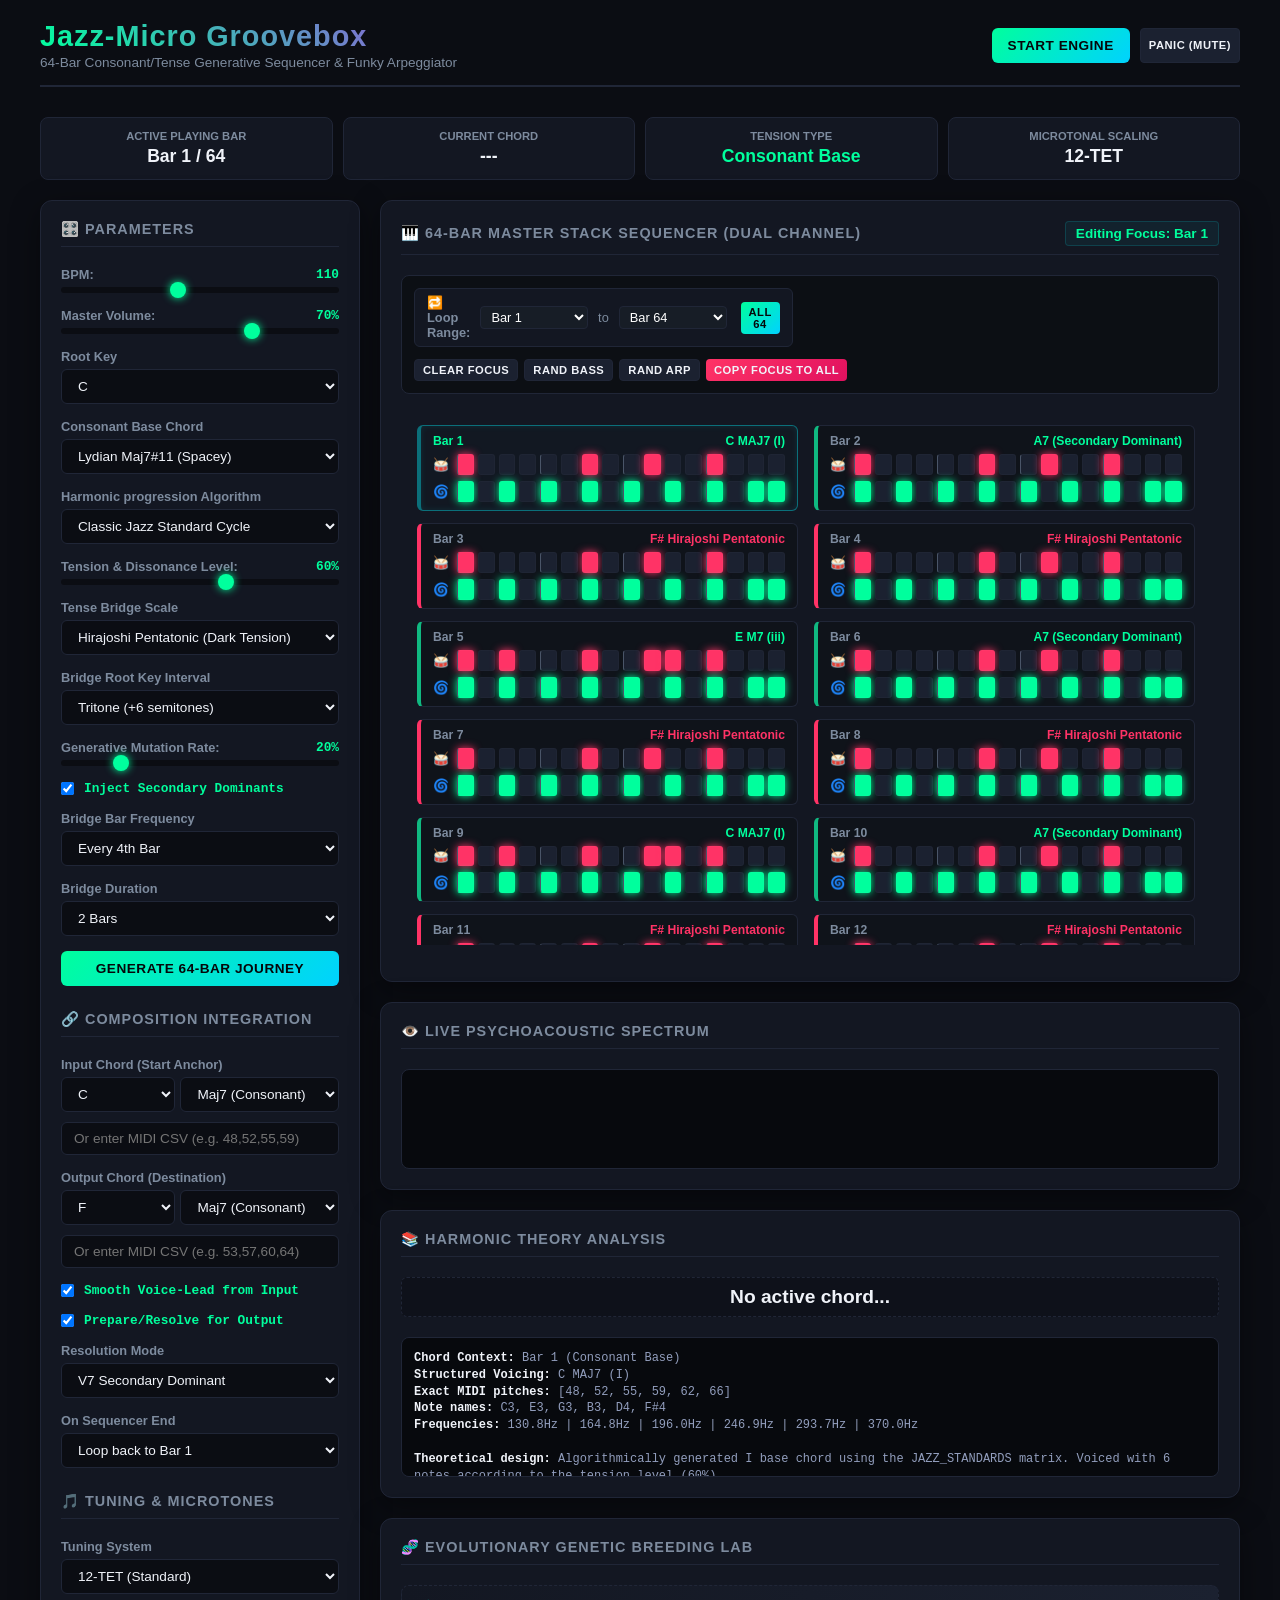
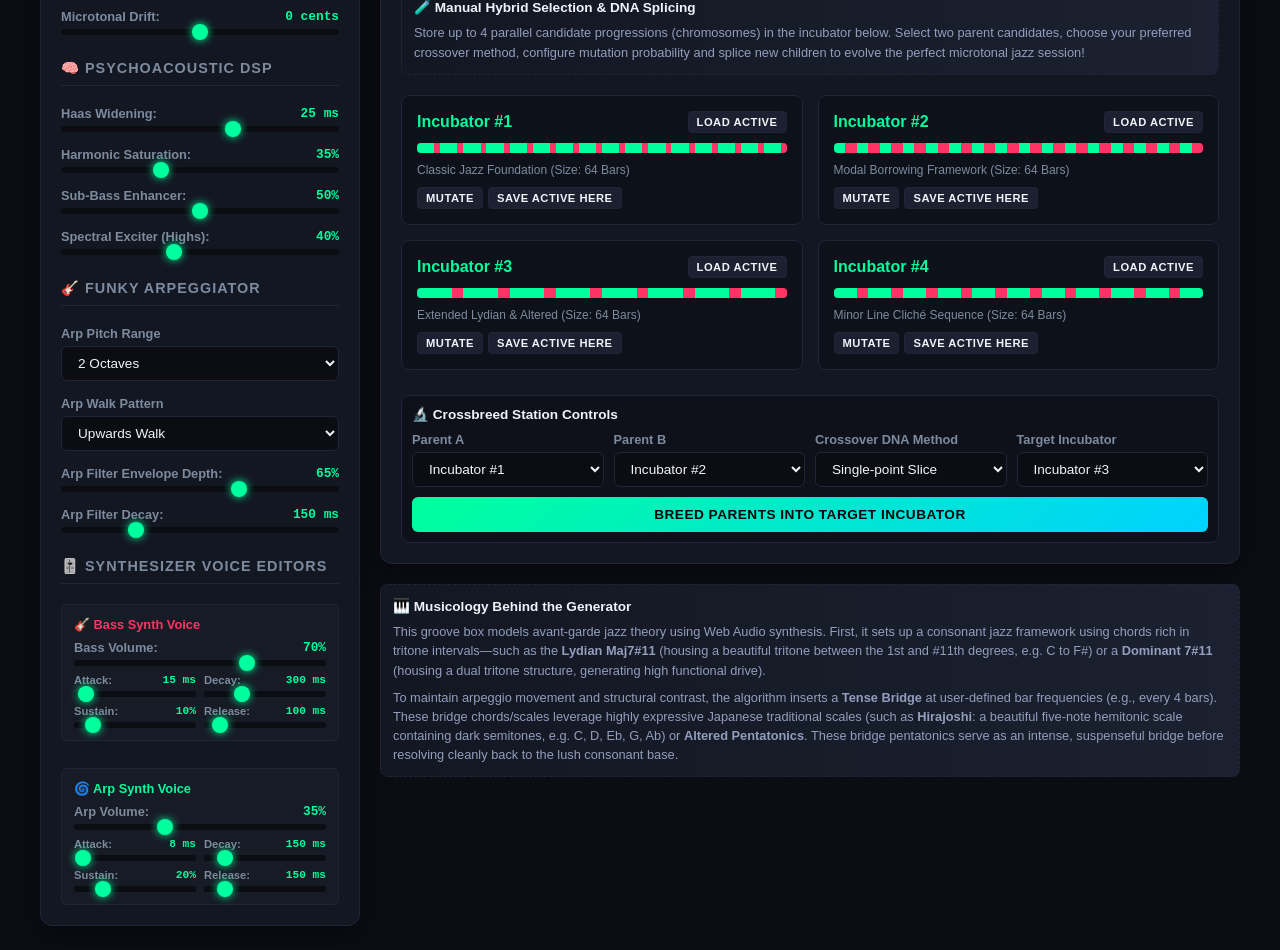
==== commit 283eee1b: "feat: add voice ADSR controls, Loop Ranges, and 32-Row stacked sequencer layout - Integrated customi" ====
--- a/jazz_groovebox.html
+++ b/jazz_groovebox.html
@@ -548,6 +548,157 @@
 
         .dna-bar.is-bridge {
             background-color: var(--accent-bridge);
+        }
+
+        /* --- 64-BAR MASTER STACK SEQUENCER STYLES --- */
+        .master-sequencer-scroll {
+            max-height: 520px;
+            overflow-y: auto;
+            padding-right: 8px;
+            scroll-behavior: smooth;
+        }
+
+        /* Sleek Cyber Scrollbar */
+        .master-sequencer-scroll::-webkit-scrollbar {
+            width: 8px;
+        }
+        .master-sequencer-scroll::-webkit-scrollbar-track {
+            background: #090c12;
+            border-radius: 4px;
+        }
+        .master-sequencer-scroll::-webkit-scrollbar-thumb {
+            background: #1f2736;
+            border-radius: 4px;
+            border: 1px solid var(--panel-border);
+        }
+        .master-sequencer-scroll::-webkit-scrollbar-thumb:hover {
+            background: var(--accent-base);
+        }
+
+        .sequencer-pair-row {
+            display: grid;
+            grid-template-columns: 1fr 1fr;
+            gap: 16px;
+            margin-bottom: 12px;
+        }
+
+        /* Responsive stack on mobile/smaller screens */
+        @media (max-width: 900px) {
+            .sequencer-pair-row {
+                grid-template-columns: 1fr;
+                gap: 10px;
+            }
+        }
+
+        .sequencer-bar-card {
+            background: #0f131a;
+            border: 1px solid var(--panel-border);
+            border-radius: 6px;
+            padding: 8px 12px;
+            display: flex;
+            flex-direction: column;
+            gap: 6px;
+            position: relative;
+            transition: all 0.15s ease-in-out;
+            cursor: pointer;
+        }
+
+        .sequencer-bar-card.base-bar {
+            border-left: 4px solid #10b981; /* Green Consonant Base Line */
+        }
+
+        .sequencer-bar-card.bridge-bar {
+            border-left: 4px solid var(--accent-bridge); /* Pink Tense Bridge Line */
+        }
+
+        .sequencer-bar-card:hover {
+            background: #141924;
+            border-color: #3b465e;
+        }
+
+        .sequencer-bar-card.selected-card {
+            border-color: rgba(0, 242, 254, 0.4);
+            background: #121822;
+            box-shadow: inset 0 0 6px rgba(0, 242, 254, 0.1);
+        }
+
+        .sequencer-bar-card.active-card {
+            border-color: var(--accent-base);
+            box-shadow: 0 0 10px rgba(0, 242, 254, 0.25), inset 0 0 4px rgba(0, 242, 254, 0.15);
+        }
+
+        .bar-header-info {
+            display: flex;
+            justify-content: space-between;
+            align-items: center;
+            font-size: 0.76rem;
+            font-weight: bold;
+        }
+
+        .bar-title {
+            color: var(--text-muted);
+        }
+
+        .sequencer-bar-card.selected-card .bar-title {
+            color: var(--accent-base);
+        }
+
+        .bar-chord-name {
+            font-weight: 800;
+        }
+
+        .compact-grid-row {
+            display: flex;
+            align-items: center;
+            gap: 10px;
+        }
+
+        .grid-icon {
+            font-size: 0.8rem;
+            width: 14px;
+            text-align: center;
+        }
+
+        .compact-steps {
+            display: grid;
+            grid-template-columns: repeat(16, 1fr);
+            gap: 4px;
+            flex-grow: 1;
+        }
+
+        .compact-step-cell {
+            aspect-ratio: 0.8;
+            background-color: var(--grid-off);
+            border-radius: 3px;
+            cursor: pointer;
+            position: relative;
+            transition: all 0.08s;
+            border: 1px solid rgba(255, 255, 255, 0.02);
+        }
+
+        .compact-step-cell:hover {
+            background-color: #242c3a;
+        }
+
+        /* Beat markings */
+        .compact-step-cell:nth-child(4n+1) {
+            border-left: 1.5px solid #4a5568;
+        }
+
+        .compact-step-cell.riddim-active {
+            background-color: var(--accent-bridge);
+            box-shadow: 0 0 8px var(--accent-bridge);
+        }
+
+        .compact-step-cell.arp-active {
+            background-color: var(--accent-base);
+            box-shadow: 0 0 8px var(--accent-base);
+        }
+
+        .compact-step-cell.current-playhead {
+            outline: 2px solid #ffffff;
+            z-index: 5;
+            box-shadow: 0 0 10px #ffffff;
         }
     </style>
 </head>
@@ -874,23 +1025,100 @@
                 <label>Arp Filter Decay: <span id="arpDecayVal">150 ms</span></label>
                 <input type="range" id="arpFilterDecay" min="30" max="500" value="150">
             </div>
+
+            <!-- Voice Editors Section -->
+            <div class="panel-header" style="margin-top: 10px;">
+                <span class="panel-title">🎚️ Synthesizer Voice Editors</span>
+            </div>
+
+            <!-- Bass Voice Parameters -->
+            <div style="background-color: rgba(255,255,255,0.015); padding: 12px; border-radius: 6px; border: 1px solid var(--panel-border); margin-bottom: 12px;">
+                <strong style="color: var(--accent-bridge); font-size: 0.8rem; display: block; margin-bottom: 8px;">🎸 Bass Synth Voice</strong>
+                <div class="control-group" style="margin-bottom: 8px;">
+                    <label>Bass Volume: <span id="bassVolVal">70%</span></label>
+                    <input type="range" id="bassVol" min="0" max="100" value="70">
+                </div>
+                <div style="display: grid; grid-template-columns: 1fr 1fr; gap: 8px;">
+                    <div class="control-group" style="margin-bottom: 0;">
+                        <label style="font-size:0.7rem;">Attack: <span id="bassAttackVal">15 ms</span></label>
+                        <input type="range" id="bassAttack" min="5" max="300" value="15">
+                    </div>
+                    <div class="control-group" style="margin-bottom: 0;">
+                        <label style="font-size:0.7rem;">Decay: <span id="bassDecayVal">300 ms</span></label>
+                        <input type="range" id="bassDecay" min="30" max="1000" value="300">
+                    </div>
+                    <div class="control-group" style="margin-bottom: 0;">
+                        <label style="font-size:0.7rem;">Sustain: <span id="bassSustainVal">10%</span></label>
+                        <input type="range" id="bassSustain" min="0" max="100" value="10">
+                    </div>
+                    <div class="control-group" style="margin-bottom: 0;">
+                        <label style="font-size:0.7rem;">Release: <span id="bassReleaseVal">100 ms</span></label>
+                        <input type="range" id="bassRelease" min="30" max="1000" value="100">
+                    </div>
+                </div>
+            </div>
+
+            <!-- Arp Voice Parameters -->
+            <div style="background-color: rgba(255,255,255,0.015); padding: 12px; border-radius: 6px; border: 1px solid var(--panel-border);">
+                <strong style="color: var(--accent-base); font-size: 0.8rem; display: block; margin-bottom: 8px;">🌀 Arp Synth Voice</strong>
+                <div class="control-group" style="margin-bottom: 8px;">
+                    <label>Arp Volume: <span id="arpVolVal">35%</span></label>
+                    <input type="range" id="arpVol" min="0" max="100" value="35">
+                </div>
+                <div style="display: grid; grid-template-columns: 1fr 1fr; gap: 8px;">
+                    <div class="control-group" style="margin-bottom: 0;">
+                        <label style="font-size:0.7rem;">Attack: <span id="arpAttackVal">8 ms</span></label>
+                        <input type="range" id="arpAttack" min="5" max="300" value="8">
+                    </div>
+                    <div class="control-group" style="margin-bottom: 0;">
+                        <label style="font-size:0.7rem;">Decay: <span id="arpDecayVal">150 ms</span></label>
+                        <input type="range" id="arpDecay" min="30" max="1000" value="150">
+                    </div>
+                    <div class="control-group" style="margin-bottom: 0;">
+                        <label style="font-size:0.7rem;">Sustain: <span id="arpSustainVal">20%</span></label>
+                        <input type="range" id="arpSustain" min="0" max="100" value="20">
+                    </div>
+                    <div class="control-group" style="margin-bottom: 0;">
+                        <label style="font-size:0.7rem;">Release: <span id="arpReleaseVal">150 ms</span></label>
+                        <input type="range" id="arpRelease" min="30" max="1000" value="150">
+                    </div>
+                </div>
+            </div>
         </div>
 
         <!-- Main Workspace -->
         <div style="display: flex; flex-direction: column; gap: 20px;">
 
-            <!-- 64 Bar Beat Box Grid -->
+            <!-- 64-Bar Master Stack Sequencer (Dual Channel) -->
             <div class="panel">
-                <div class="panel-header">
-                    <span class="panel-title">🗺️ 64-Bar Environment Grid (Click to Edit Bar)</span>
-                    <span id="editorBarIndicator" style="color: var(--accent-base); font-size: 0.8rem; font-weight: bold;">Editing: Bar 1</span>
+                <div class="panel-header" style="display: flex; justify-content: space-between; align-items: center; flex-wrap: wrap; gap: 10px;">
+                    <span class="panel-title">🎹 64-Bar Master Stack Sequencer (Dual Channel)</span>
+                    <span id="editorBarIndicator" style="color: var(--accent-base); font-size: 0.85rem; font-weight: bold; background: rgba(0, 242, 254, 0.05); padding: 4px 10px; border-radius: 4px; border: 1px solid rgba(0, 242, 254, 0.15);">Editing Focus: Bar 1</span>
                 </div>
-                <div class="bar-overview-container">
-                    <div class="bar-overview-grid" id="barOverviewGrid"></div>
+
+                <div class="sequencer-header-actions" style="display: flex; justify-content: space-between; align-items: center; flex-wrap: wrap; gap: 12px; padding: 12px; background: #0c0f14; border-bottom: 1px solid var(--panel-border);">
+                    <div style="display: flex; gap: 10px; align-items: center; background: #131722; padding: 6px 12px; border-radius: 6px; border: 1px solid var(--panel-border);">
+                        <label style="margin:0; font-size: 0.8rem; font-weight: bold; color: var(--text-muted); display: flex; align-items: center; gap: 6px;">
+                            🔁 Loop Range:
+                        </label>
+                        <select id="loopStart" style="background: #171d26; border: 1px solid var(--panel-border); color: #fff; padding: 2px 6px; border-radius: 4px; font-size: 0.8rem;"></select>
+                        <span style="color: var(--text-muted); font-size: 0.8rem;">to</span>
+                        <select id="loopEnd" style="background: #171d26; border: 1px solid var(--panel-border); color: #fff; padding: 2px 6px; border-radius: 4px; font-size: 0.8rem;"></select>
+                        <button class="btn btn-xs btn-primary" id="resetLoopBtn" style="margin-left: 4px;">All 64</button>
+                    </div>
+
+                    <div class="sequencer-quick-btns" style="display: flex; gap: 6px; flex-wrap: wrap;">
+                        <button class="btn btn-xs" id="clearBarBtn">Clear Focus</button>
+                        <button class="btn btn-xs" id="randRiddimBtn">Rand Bass</button>
+                        <button class="btn btn-xs" id="randArpBtn">Rand Arp</button>
+                        <button class="btn btn-xs btn-danger" id="copyToAllBtn">Copy Focus to All</button>
+                    </div>
                 </div>
-                <div class="guide-banner">
-                    <h3>💡 Navigating the 64-Bar Space</h3>
-                    Left borders indicate bar structure: <strong style="color: var(--accent-base);">Consonant Bases</strong> are green; <strong style="color: var(--accent-bridge);">Tense Bridges</strong> are pink/red. Small dots show whether the bar contains programmed Riddim (pink dot) or Arp (teal dot) patterns.
+
+                <div style="padding: 16px;">
+                    <div class="master-sequencer-scroll" id="masterSequencerGrid">
+                        <!-- 32 rows of paired bars will be dynamically generated here -->
+                    </div>
                 </div>
             </div>
 
@@ -911,45 +1139,6 @@
                     <div class="chord-name-display" id="chordNameDisplay">No active chord...</div>
                     <div class="theory-info-panel" id="theoryExplanation">
                         Theory insights will populate here as the chords play, displaying cent deviations, interval formulas, and how the bridge pentatonic scale connects with the base tritone harmony.
-                    </div>
-                </div>
-            </div>
-
-            <!-- Step Sequencer Panel -->
-            <div class="panel">
-                <div class="panel-header">
-                    <span class="panel-title">🎛️ Beat Box Editor (16 Steps per Bar)</span>
-                </div>
-
-                <div class="sequencer-header-actions">
-                    <span class="sequencer-title" id="sequencerTitle">Bar 1 Step Sequencer</span>
-                    <div class="sequencer-quick-btns">
-                        <button class="btn btn-xs" id="prevBarBtn">◀ Prev Bar</button>
-                        <button class="btn btn-xs" id="nextBarBtn">Next Bar ▶</button>
-                        <button class="btn btn-xs" id="clearBarBtn">Clear Bar</button>
-                        <button class="btn btn-xs" id="randRiddimBtn">Rand Bass</button>
-                        <button class="btn btn-xs" id="randArpBtn">Rand Arp</button>
-                        <button class="btn btn-xs btn-danger" id="copyToAllBtn">Copy to All Bars</button>
-                    </div>
-                </div>
-
-                <div class="sequencer-grid-group">
-                    <!-- Riddim / Bass Trigger -->
-                    <div class="sequencer-row">
-                        <div class="row-label riddim-label">
-                            <span>🥁 Riddim / Bassline Trigger</span>
-                            <span>Bassline Beat Trigger</span>
-                        </div>
-                        <div class="step-grid" id="riddimGrid"></div>
-                    </div>
-
-                    <!-- Arpeggio Trigger -->
-                    <div class="sequencer-row">
-                        <div class="row-label arp-label">
-                            <span>🌀 Arpeggiator Trigger</span>
-                            <span>Arpeggio Rhythm Rhythm</span>
-                        </div>
-                        <div class="step-grid" id="arpGrid"></div>
                     </div>
                 </div>
             </div>
@@ -1475,7 +1664,7 @@
             referenceNotes = progression[b].notes; // cascade forward
         }
 
-        renderBarGrid();
+        renderMasterSequencer();
         updateTheoryPanel(editingBar);
     }
 
@@ -1715,10 +1904,23 @@
         filterNode.frequency.setValueAtTime(1500, time);
         filterNode.frequency.exponentialRampToValueAtTime(70, time + 0.3);
 
-        // Gain Amplitude Envelope to prevent click
-        gainNode.gain.setValueAtTime(0, time);
-        gainNode.gain.linearRampToValueAtTime(0.7, time + 0.015);
-        gainNode.gain.exponentialRampToValueAtTime(0.01, time + 0.38);
+        // ADSR Envelope
+        let bVol = parseFloat(document.getElementById('bassVol').value) / 100;
+        let bAttack = parseFloat(document.getElementById('bassAttack').value) / 1000;
+        let bDecay = parseFloat(document.getElementById('bassDecay').value) / 1000;
+        let bSustain = parseFloat(document.getElementById('bassSustain').value) / 100;
+        let bRelease = parseFloat(document.getElementById('bassRelease').value) / 1000;
+
+        let totalDuration = 0.35; // bass step length
+
+        gainNode.gain.setValueAtTime(0.001, time);
+        gainNode.gain.linearRampToValueAtTime(bVol, time + bAttack);
+        gainNode.gain.exponentialRampToValueAtTime(bVol * bSustain + 0.001, time + bAttack + bDecay);
+
+        // Schedule Release
+        let stopTime = time + totalDuration;
+        gainNode.gain.setValueAtTime(bVol * bSustain + 0.001, stopTime);
+        gainNode.gain.exponentialRampToValueAtTime(0.001, stopTime + bRelease);
 
         // Connections
         osc1.connect(filterNode);
@@ -1729,8 +1931,8 @@
         // Start & Stop
         osc1.start(time);
         osc2.start(time);
-        osc1.stop(time + 0.4);
-        osc2.stop(time + 0.4);
+        osc1.stop(stopTime + bRelease + 0.05);
+        osc2.stop(stopTime + bRelease + 0.05);
 
         // Store active nodes
         activeSynthNodes.push(osc1, osc2);
@@ -1817,10 +2019,23 @@
         filterNode.frequency.exponentialRampToValueAtTime(peakCutoff, time + 0.02);
         filterNode.frequency.exponentialRampToValueAtTime(startCutoff, time + (decayMs / 1000));
 
-        // Pluck volume envelope
-        gainNode.gain.setValueAtTime(0, time);
-        gainNode.gain.linearRampToValueAtTime(0.35, time + 0.008);
-        gainNode.gain.exponentialRampToValueAtTime(0.01, time + 0.18);
+        // ADSR Envelope
+        let aVol = parseFloat(document.getElementById('arpVol').value) / 100;
+        let aAttack = parseFloat(document.getElementById('arpAttack').value) / 1000;
+        let aDecay = parseFloat(document.getElementById('arpDecay').value) / 1000;
+        let aSustain = parseFloat(document.getElementById('arpSustain').value) / 100;
+        let aRelease = parseFloat(document.getElementById('arpRelease').value) / 1000;
+
+        let arpDuration = 0.18; // arp step length
+
+        gainNode.gain.setValueAtTime(0.001, time);
+        gainNode.gain.linearRampToValueAtTime(aVol, time + aAttack);
+        gainNode.gain.exponentialRampToValueAtTime(aVol * aSustain + 0.001, time + aAttack + aDecay);
+
+        // Schedule Release
+        let arpStopTime = time + arpDuration;
+        gainNode.gain.setValueAtTime(aVol * aSustain + 0.001, arpStopTime);
+        gainNode.gain.exponentialRampToValueAtTime(0.001, arpStopTime + aRelease);
 
         // Delay Echo Feedback Loop specifically for lush arpeggio
         const delayNode = audioCtx.createDelay();
@@ -1844,8 +2059,8 @@
         // Start & Stop
         osc.start(time);
         subOsc.start(time);
-        osc.stop(time + 0.25);
-        subOsc.stop(time + 0.25);
+        osc.stop(arpStopTime + aRelease + 0.05);
+        subOsc.stop(arpStopTime + aRelease + 0.05);
 
         // Store active nodes
         activeSynthNodes.push(osc, subOsc);
@@ -1853,7 +2068,55 @@
         arpNoteWalkCount++;
     }
 
-    // --- 5. SEQUENCER CORE SCHEDULER ---
+    // --- 5. SEQUENCER CORE SCHEDULER & PLAYHEAD ENGINE ---
+
+    let lastPlayingBar = -1;
+    let lastPlayingStep = -1;
+
+    function updatePlayheadUI(bar, stepInBar, chordData) {
+        // Update general status displays
+        document.getElementById('playingBarDisplay').innerText = `Bar ${bar + 1} / 64`;
+        document.getElementById('playingChordDisplay').innerText = chordData ? chordData.name : "";
+        if (chordData) {
+            document.getElementById('tensionTypeDisplay').innerText = chordData.isBridge ? "Tense Bridge" : "Consonant Base";
+            document.getElementById('tensionTypeDisplay').style.color = chordData.isBridge ? "var(--accent-bridge)" : "var(--accent-base)";
+            document.getElementById('chordNameDisplay').innerText = chordData.name;
+            document.getElementById('chordNameDisplay').style.color = chordData.isBridge ? "var(--accent-bridge)" : "var(--accent-base)";
+        }
+
+        // 1. Remove active-card and current-playhead classes from last played step/bar
+        if (lastPlayingBar !== -1) {
+            const lastCard = document.getElementById(`bar-card-${lastPlayingBar}`);
+            if (lastCard) lastCard.classList.remove('active-card');
+
+            const lastRCell = document.getElementById(`riddim-cell-${lastPlayingBar}-${lastPlayingStep}`);
+            if (lastRCell) lastRCell.classList.remove('current-playhead');
+
+            const lastACell = document.getElementById(`arp-cell-${lastPlayingBar}-${lastPlayingStep}`);
+            if (lastACell) lastACell.classList.remove('current-playhead');
+        }
+
+        // 2. Add active-card and current-playhead to the currently playing step/bar
+        const currentCard = document.getElementById(`bar-card-${bar}`);
+        if (currentCard) {
+            currentCard.classList.add('active-card');
+
+            // Auto-scroll current card into view inside scrollable master sequencer wrapper
+            if (bar !== lastPlayingBar) {
+                currentCard.scrollIntoView({ behavior: 'smooth', block: 'nearest' });
+            }
+        }
+
+        const currentRCell = document.getElementById(`riddim-cell-${bar}-${stepInBar}`);
+        if (currentRCell) currentRCell.classList.add('current-playhead');
+
+        const currentACell = document.getElementById(`arp-cell-${bar}-${stepInBar}`);
+        if (currentACell) currentACell.classList.add('current-playhead');
+
+        // Update tracking variables
+        lastPlayingBar = bar;
+        lastPlayingStep = stepInBar;
+    }
 
     function handleNextStep() {
         const bpm = parseFloat(document.getElementById('bpm').value);
@@ -1866,12 +2129,20 @@
         playingStep++;
         globalStepIndex++;
 
+        // Get loop boundaries
+        const loopStartSelect = document.getElementById('loopStart');
+        const loopEndSelect = document.getElementById('loopEnd');
+        let loopStartIdx = loopStartSelect ? parseInt(loopStartSelect.value) - 1 : 0;
+        let loopEndIdx = loopEndSelect ? parseInt(loopEndSelect.value) - 1 : TOTAL_BARS - 1;
+
         if (playingStep >= STEPS_PER_BAR) {
             playingStep = 0;
             playingBar++;
-            if (playingBar >= TOTAL_BARS) {
+
+            // Apply Loop Range constraint or play final turnaround output chord and stop
+            if (playingBar > loopEndIdx || playingBar >= TOTAL_BARS) {
                 const onEndBehavior = document.getElementById('onSequencerEnd').value;
-                if (onEndBehavior === 'play_output') {
+                if (onEndBehavior === 'play_output' && loopEndIdx === TOTAL_BARS - 1) {
                     // Play final Output Chord
                     let outputNotes = parseCustomChord('outputChordRoot', 'outputChordType', 'outputChordCSV');
                     const tuningSystem = document.getElementById('tuningSys').value;
@@ -1902,15 +2173,15 @@
                     document.getElementById('playingChordDisplay').innerText = `Output Chord Played`;
                     return;
                 } else {
-                    playingBar = 0;
-                    globalStepIndex = 0;
+                    playingBar = loopStartIdx;
                 }
             }
+            globalStepIndex = playingBar * STEPS_PER_BAR;
         }
     }
 
     function scheduleSequenceNote(stepIndex, time) {
-        let bar = Math.floor(stepIndex / STEPS_PER_BAR);
+        let bar = Math.floor(stepIndex / STEPS_PER_BAR) % TOTAL_BARS;
         let stepInBar = stepIndex % STEPS_PER_BAR;
         let chordData = progression[bar];
 
@@ -1918,40 +2189,7 @@
 
         // UI Updates synchronized to Web Audio time using requestAnimationFrame
         requestAnimationFrame(() => {
-            // Update live playing bar highlights
-            document.getElementById('playingBarDisplay').innerText = `Bar ${bar + 1} / 64`;
-            document.getElementById('playingChordDisplay').innerText = chordData.name;
-            document.getElementById('tensionTypeDisplay').innerText = chordData.isBridge ? "Tense Bridge" : "Consonant Base";
-            document.getElementById('tensionTypeDisplay').style.color = chordData.isBridge ? "var(--accent-bridge)" : "var(--accent-base)";
-
-            // Update 64-bar overview grids to show playing location
-            const overviewGrid = document.getElementById('barOverviewGrid');
-            Array.from(overviewGrid.children).forEach((cell, idx) => {
-                if (idx === bar) {
-                    cell.classList.add('playing');
-                } else {
-                    cell.classList.remove('playing');
-                }
-            });
-
-            // Update 16 step sequencer visual position indicator
-            if (bar === editingBar) {
-                const riddimPads = document.getElementById('riddimGrid').children;
-                const arpPads = document.getElementById('arpGrid').children;
-                for (let s = 0; s < STEPS_PER_BAR; s++) {
-                    if (s === stepInBar) {
-                        riddimPads[s].classList.add('current-playing-step');
-                        arpPads[s].classList.add('current-playing-step');
-                    } else {
-                        riddimPads[s].classList.remove('current-playing-step');
-                        arpPads[s].classList.remove('current-playing-step');
-                    }
-                }
-            }
-
-            // Update text/theory explanation in sidebar
-            document.getElementById('chordNameDisplay').innerText = chordData.name;
-            document.getElementById('chordNameDisplay').style.color = chordData.isBridge ? "var(--accent-bridge)" : "var(--accent-base)";
+            updatePlayheadUI(bar, stepInBar, chordData);
         });
 
         // Pull dynamic tuning parameters
@@ -1994,96 +2232,154 @@
 
     // --- 6. USER INTERFACE RENDERING & CONTROLLER ---
 
-    // Draw the 64-bar overview grid
-    function renderBarGrid() {
-        const grid = document.getElementById('barOverviewGrid');
-        grid.innerHTML = '';
-
-        for (let b = 0; b < TOTAL_BARS; b++) {
-            const chord = progression[b];
-            const cell = document.createElement('div');
-            cell.className = 'bar-cell';
-            if (chord) {
-                cell.classList.add(chord.isBridge ? 'is-bridge' : 'is-base');
-            }
-            if (b === editingBar) {
-                cell.classList.add('active-edit');
-            }
-
-            // Bar number
-            const numSpan = document.createElement('span');
-            numSpan.className = 'bar-num';
-            numSpan.innerText = b + 1;
-            cell.appendChild(numSpan);
-
-            // Active programmed notes indicator dots
-            const indicatorDiv = document.createElement('div');
-            indicatorDiv.className = 'bar-indicators';
-
-            // Check if bar has active steps
-            let hasRiddim = sequencerData.riddim[b].some(step => step);
-            let hasArp = sequencerData.arp[b].some(step => step);
-
-            const rDot = document.createElement('div');
-            rDot.className = 'indicator-dot';
-            if (hasRiddim) rDot.classList.add('riddim-active');
-
-            const aDot = document.createElement('div');
-            aDot.className = 'indicator-dot';
-            if (hasArp) aDot.classList.add('arp-active');
-
-            indicatorDiv.appendChild(rDot);
-            indicatorDiv.appendChild(aDot);
-            cell.appendChild(indicatorDiv);
-
-            // Edit focus change click handler
-            cell.addEventListener('click', () => {
-                editingBar = b;
-                document.getElementById('editorBarIndicator').innerText = `Editing: Bar ${b + 1}`;
-                document.getElementById('sequencerTitle').innerText = `Bar ${b + 1} Step Sequencer`;
-                renderBarGrid();
-                renderStepSequencer();
-                updateTheoryPanel(b);
+    // Draw the 64-Bar Master Stack Sequencer (Dual Channel)
+    function renderMasterSequencer() {
+        const container = document.getElementById('masterSequencerGrid');
+        if (!container) return;
+        container.innerHTML = '';
+
+        for (let rowIdx = 0; rowIdx < 32; rowIdx++) {
+            const rowDiv = document.createElement('div');
+            rowDiv.className = 'sequencer-pair-row';
+
+            const barA = rowIdx * 2;
+            const barB = rowIdx * 2 + 1;
+
+            [barA, barB].forEach(b => {
+                if (b >= TOTAL_BARS) return;
+
+                const chord = progression[b];
+                const card = document.createElement('div');
+                card.className = `sequencer-bar-card ${chord && chord.isBridge ? 'bridge-bar' : 'base-bar'}`;
+                card.id = `bar-card-${b}`;
+
+                if (b === editingBar) {
+                    card.classList.add('selected-card');
+                }
+                if (isPlaying && b === playingBar) {
+                    card.classList.add('active-card');
+                }
+
+                // Card Click Focus Handler
+                card.addEventListener('mousedown', (e) => {
+                    // Only trigger if not clicking a step cell directly to prevent focus fighting
+                    if (!e.target.classList.contains('compact-step-cell')) {
+                        editingBar = b;
+                        document.getElementById('editorBarIndicator').innerText = `Editing Focus: Bar ${b + 1}`;
+                        renderMasterSequencer();
+                        updateTheoryPanel(b);
+                    }
+                });
+
+                // 1. Header Info
+                const header = document.createElement('div');
+                header.className = 'bar-header-info';
+
+                const title = document.createElement('span');
+                title.className = 'bar-title';
+                title.innerText = `Bar ${b + 1}`;
+
+                const chordLabel = document.createElement('span');
+                chordLabel.className = 'bar-chord-name';
+                chordLabel.style.color = chord && chord.isBridge ? 'var(--accent-bridge)' : 'var(--accent-base)';
+                chordLabel.innerText = chord ? chord.name : 'Initializing...';
+
+                header.appendChild(title);
+                header.appendChild(chordLabel);
+                card.appendChild(header);
+
+                // 2. Riddim compact grid row
+                const riddimRow = document.createElement('div');
+                riddimRow.className = 'compact-grid-row';
+
+                const rIcon = document.createElement('span');
+                rIcon.className = 'grid-icon';
+                rIcon.style.color = 'var(--accent-bridge)';
+                rIcon.innerText = '🥁';
+                rIcon.title = 'Bassline trigger grid';
+
+                const rStepsContainer = document.createElement('div');
+                rStepsContainer.className = 'compact-steps';
+
+                for (let s = 0; s < STEPS_PER_BAR; s++) {
+                    const cell = document.createElement('div');
+                    cell.className = 'compact-step-cell';
+                    cell.id = `riddim-cell-${b}-${s}`;
+                    if (sequencerData.riddim[b][s]) {
+                        cell.classList.add('riddim-active');
+                    }
+                    if (isPlaying && b === playingBar && s === playingStep) {
+                        cell.classList.add('current-playhead');
+                    }
+
+                    cell.addEventListener('click', (e) => {
+                        e.stopPropagation();
+                        sequencerData.riddim[b][s] = !sequencerData.riddim[b][s];
+                        cell.classList.toggle('riddim-active');
+                        // Auto-select bar as editing bar
+                        if (editingBar !== b) {
+                            editingBar = b;
+                            document.getElementById('editorBarIndicator').innerText = `Editing Focus: Bar ${b + 1}`;
+                            renderMasterSequencer();
+                            updateTheoryPanel(b);
+                        }
+                    });
+
+                    rStepsContainer.appendChild(cell);
+                }
+
+                riddimRow.appendChild(rIcon);
+                riddimRow.appendChild(rStepsContainer);
+                card.appendChild(riddimRow);
+
+                // 3. Arpeggiator compact grid row
+                const arpRow = document.createElement('div');
+                arpRow.className = 'compact-grid-row';
+
+                const aIcon = document.createElement('span');
+                aIcon.className = 'grid-icon';
+                aIcon.style.color = 'var(--accent-base)';
+                aIcon.innerText = '🌀';
+                aIcon.title = 'Arpeggiator trigger grid';
+
+                const aStepsContainer = document.createElement('div');
+                aStepsContainer.className = 'compact-steps';
+
+                for (let s = 0; s < STEPS_PER_BAR; s++) {
+                    const cell = document.createElement('div');
+                    cell.className = 'compact-step-cell';
+                    cell.id = `arp-cell-${b}-${s}`;
+                    if (sequencerData.arp[b][s]) {
+                        cell.classList.add('arp-active');
+                    }
+                    if (isPlaying && b === playingBar && s === playingStep) {
+                        cell.classList.add('current-playhead');
+                    }
+
+                    cell.addEventListener('click', (e) => {
+                        e.stopPropagation();
+                        sequencerData.arp[b][s] = !sequencerData.arp[b][s];
+                        cell.classList.toggle('arp-active');
+                        // Auto-select bar as editing bar
+                        if (editingBar !== b) {
+                            editingBar = b;
+                            document.getElementById('editorBarIndicator').innerText = `Editing Focus: Bar ${b + 1}`;
+                            renderMasterSequencer();
+                            updateTheoryPanel(b);
+                        }
+                    });
+
+                    aStepsContainer.appendChild(cell);
+                }
+
+                arpRow.appendChild(aIcon);
+                arpRow.appendChild(aStepsContainer);
+                card.appendChild(arpRow);
+
+                rowDiv.appendChild(card);
             });
 
-            grid.appendChild(cell);
-        }
-    }
-
-    // Render 16 Steps details
-    function renderStepSequencer() {
-        const riddimGrid = document.getElementById('riddimGrid');
-        const arpGrid = document.getElementById('arpGrid');
-
-        riddimGrid.innerHTML = '';
-        arpGrid.innerHTML = '';
-
-        for (let s = 0; s < STEPS_PER_BAR; s++) {
-            // Riddim step
-            const rCell = document.createElement('div');
-            rCell.className = 'step-cell';
-            if (sequencerData.riddim[editingBar][s]) {
-                rCell.classList.add('riddim-active');
-            }
-            rCell.addEventListener('click', () => {
-                sequencerData.riddim[editingBar][s] = !sequencerData.riddim[editingBar][s];
-                rCell.classList.toggle('riddim-active');
-                renderBarGrid(); // Update active dots in 64-bar view
-            });
-            riddimGrid.appendChild(rCell);
-
-            // Arp step
-            const aCell = document.createElement('div');
-            aCell.className = 'step-cell';
-            if (sequencerData.arp[editingBar][s]) {
-                aCell.classList.add('arp-active');
-            }
-            aCell.addEventListener('click', () => {
-                sequencerData.arp[editingBar][s] = !sequencerData.arp[editingBar][s];
-                aCell.classList.toggle('arp-active');
-                renderBarGrid(); // Update active dots in 64-bar view
-            });
-            arpGrid.appendChild(aCell);
+            container.appendChild(rowDiv);
         }
     }
 
@@ -2259,53 +2555,109 @@
         document.getElementById('arpDecayVal').innerText = e.target.value + " ms";
     });
 
+    // --- Synthesizer Voice Editors Listeners ---
+    document.getElementById('bassVol').addEventListener('input', (e) => {
+        document.getElementById('bassVolVal').innerText = e.target.value + "%";
+    });
+    document.getElementById('bassAttack').addEventListener('input', (e) => {
+        document.getElementById('bassAttackVal').innerText = e.target.value + " ms";
+    });
+    document.getElementById('bassDecay').addEventListener('input', (e) => {
+        document.getElementById('bassDecayVal').innerText = e.target.value + " ms";
+    });
+    document.getElementById('bassSustain').addEventListener('input', (e) => {
+        document.getElementById('bassSustainVal').innerText = e.target.value + "%";
+    });
+    document.getElementById('bassRelease').addEventListener('input', (e) => {
+        document.getElementById('bassReleaseVal').innerText = e.target.value + " ms";
+    });
+
+    document.getElementById('arpVol').addEventListener('input', (e) => {
+        document.getElementById('arpVolVal').innerText = e.target.value + "%";
+    });
+    document.getElementById('arpAttack').addEventListener('input', (e) => {
+        document.getElementById('arpAttackVal').innerText = e.target.value + " ms";
+    });
+    document.getElementById('arpDecay').addEventListener('input', (e) => {
+        document.getElementById('arpDecayVal').innerText = e.target.value + " ms";
+    });
+    document.getElementById('arpSustain').addEventListener('input', (e) => {
+        document.getElementById('arpSustainVal').innerText = e.target.value + "%";
+    });
+    document.getElementById('arpRelease').addEventListener('input', (e) => {
+        document.getElementById('arpReleaseVal').innerText = e.target.value + " ms";
+    });
+
     // Generate progression
     document.getElementById('generateProgBtn').addEventListener('click', generateJourney);
 
-    // Step sequencer navigations and helpers
-    document.getElementById('prevBarBtn').addEventListener('click', () => {
-        if (editingBar > 0) {
-            editingBar--;
-            document.getElementById('editorBarIndicator').innerText = `Editing: Bar ${editingBar + 1}`;
-            document.getElementById('sequencerTitle').innerText = `Bar ${editingBar + 1} Step Sequencer`;
-            renderBarGrid();
-            renderStepSequencer();
-            updateTheoryPanel(editingBar);
-        }
-    });
-
-    document.getElementById('nextBarBtn').addEventListener('click', () => {
-        if (editingBar < TOTAL_BARS - 1) {
-            editingBar++;
-            document.getElementById('editorBarIndicator').innerText = `Editing: Bar ${editingBar + 1}`;
-            document.getElementById('sequencerTitle').innerText = `Bar ${editingBar + 1} Step Sequencer`;
-            renderBarGrid();
-            renderStepSequencer();
-            updateTheoryPanel(editingBar);
-        }
-    });
-
+    // Loop Range Selectors Dynamic Initialization
+    function initLoopRangeSelectors() {
+        const loopStartSelect = document.getElementById('loopStart');
+        const loopEndSelect = document.getElementById('loopEnd');
+        if (!loopStartSelect || !loopEndSelect) return;
+
+        loopStartSelect.innerHTML = '';
+        loopEndSelect.innerHTML = '';
+
+        for (let i = 1; i <= TOTAL_BARS; i++) {
+            const optStart = document.createElement('option');
+            optStart.value = i;
+            optStart.innerText = `Bar ${i}`;
+            loopStartSelect.appendChild(optStart);
+
+            const optEnd = document.createElement('option');
+            optEnd.value = i;
+            optEnd.innerText = `Bar ${i}`;
+            loopEndSelect.appendChild(optEnd);
+        }
+
+        // Default loop covers full 64 bars
+        loopStartSelect.value = 1;
+        loopEndSelect.value = 64;
+
+        // Auto-correct out-of-bounds selections
+        loopStartSelect.addEventListener('change', () => {
+            let startVal = parseInt(loopStartSelect.value);
+            let endVal = parseInt(loopEndSelect.value);
+            if (startVal > endVal) {
+                loopEndSelect.value = startVal;
+            }
+        });
+
+        loopEndSelect.addEventListener('change', () => {
+            let startVal = parseInt(loopStartSelect.value);
+            let endVal = parseInt(loopEndSelect.value);
+            if (endVal < startVal) {
+                loopStartSelect.value = endVal;
+            }
+        });
+
+        document.getElementById('resetLoopBtn').addEventListener('click', () => {
+            loopStartSelect.value = 1;
+            loopEndSelect.value = 64;
+        });
+    }
+
+    // Step sequencer button controls for the currently focused/editing bar
     document.getElementById('clearBarBtn').addEventListener('click', () => {
         sequencerData.riddim[editingBar].fill(false);
         sequencerData.arp[editingBar].fill(false);
-        renderBarGrid();
-        renderStepSequencer();
+        renderMasterSequencer();
     });
 
     document.getElementById('randRiddimBtn').addEventListener('click', () => {
         for (let s = 0; s < STEPS_PER_BAR; s++) {
             sequencerData.riddim[editingBar][s] = Math.random() > 0.65;
         }
-        renderBarGrid();
-        renderStepSequencer();
+        renderMasterSequencer();
     });
 
     document.getElementById('randArpBtn').addEventListener('click', () => {
         for (let s = 0; s < STEPS_PER_BAR; s++) {
             sequencerData.arp[editingBar][s] = Math.random() > 0.5;
         }
-        renderBarGrid();
-        renderStepSequencer();
+        renderMasterSequencer();
     });
 
     document.getElementById('copyToAllBtn').addEventListener('click', () => {
@@ -2316,7 +2668,7 @@
                     sequencerData.arp[b] = [...sequencerData.arp[editingBar]];
                 }
             }
-            renderBarGrid();
+            renderMasterSequencer();
             alert("Pattern copied to all 64 bars successfully!");
         }
     });
@@ -2516,7 +2868,7 @@
             }
         }
 
-        renderBarGrid();
+        renderMasterSequencer();
         updateTheoryPanel(editingBar);
         alert(`Successfully loaded DNA chromosome sequence from Incubator #${idx+1} into the active play engine!`);
     };
@@ -2735,9 +3087,19 @@
     };
 
     // --- 10. BOOTSTRAP INITIALIZATION ---
+    initLoopRangeSelectors();
     generateJourney();
     initializeBreedingLabCandidates(); // Initialize breeding lab candidates
-    renderStepSequencer();
+    renderMasterSequencer();
+
+    // Global resize listener for canvas visualizer - runs exactly once
+    window.addEventListener('resize', () => {
+        const canvas = document.getElementById('visualizerCanvas');
+        if (canvas && canvas.parentElement) {
+            canvas.width = canvas.parentElement.clientWidth;
+            canvas.height = canvas.parentElement.clientHeight;
+        }
+    });
 </script>
 </body>
 </html>
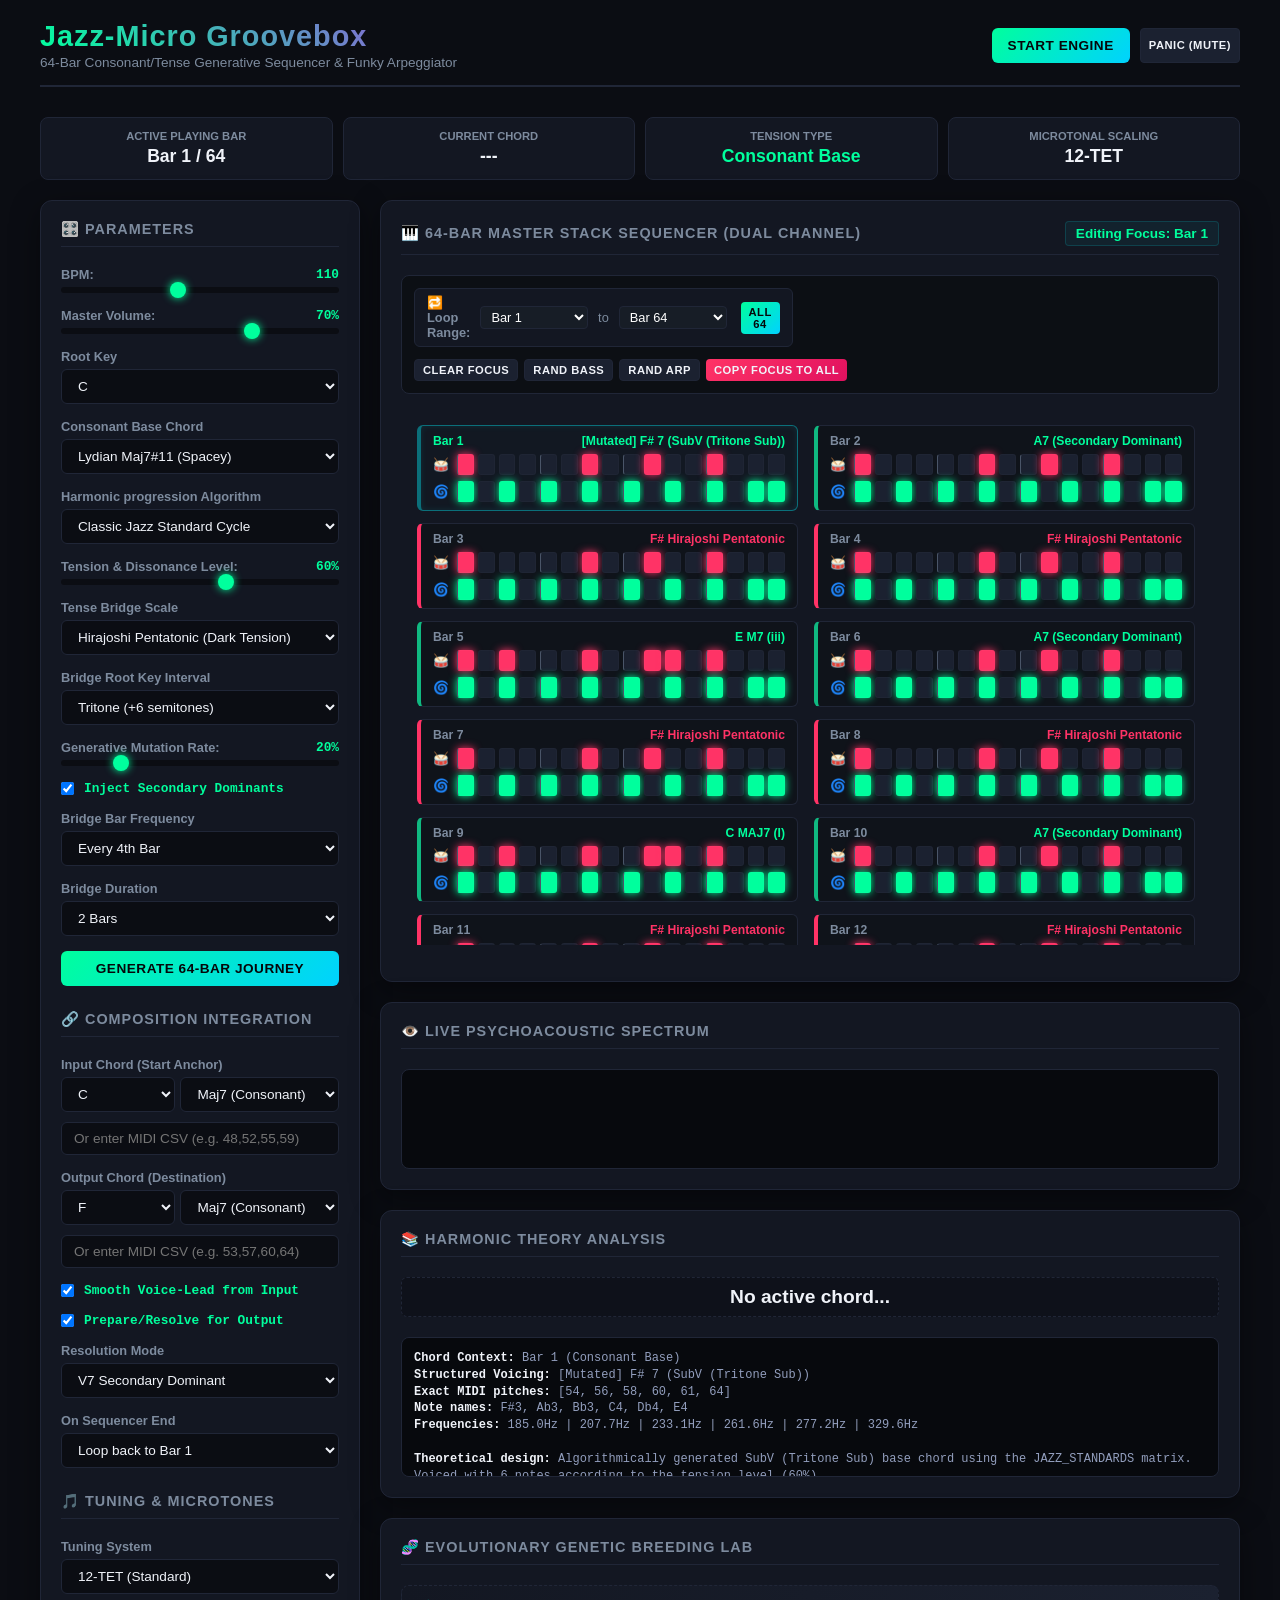
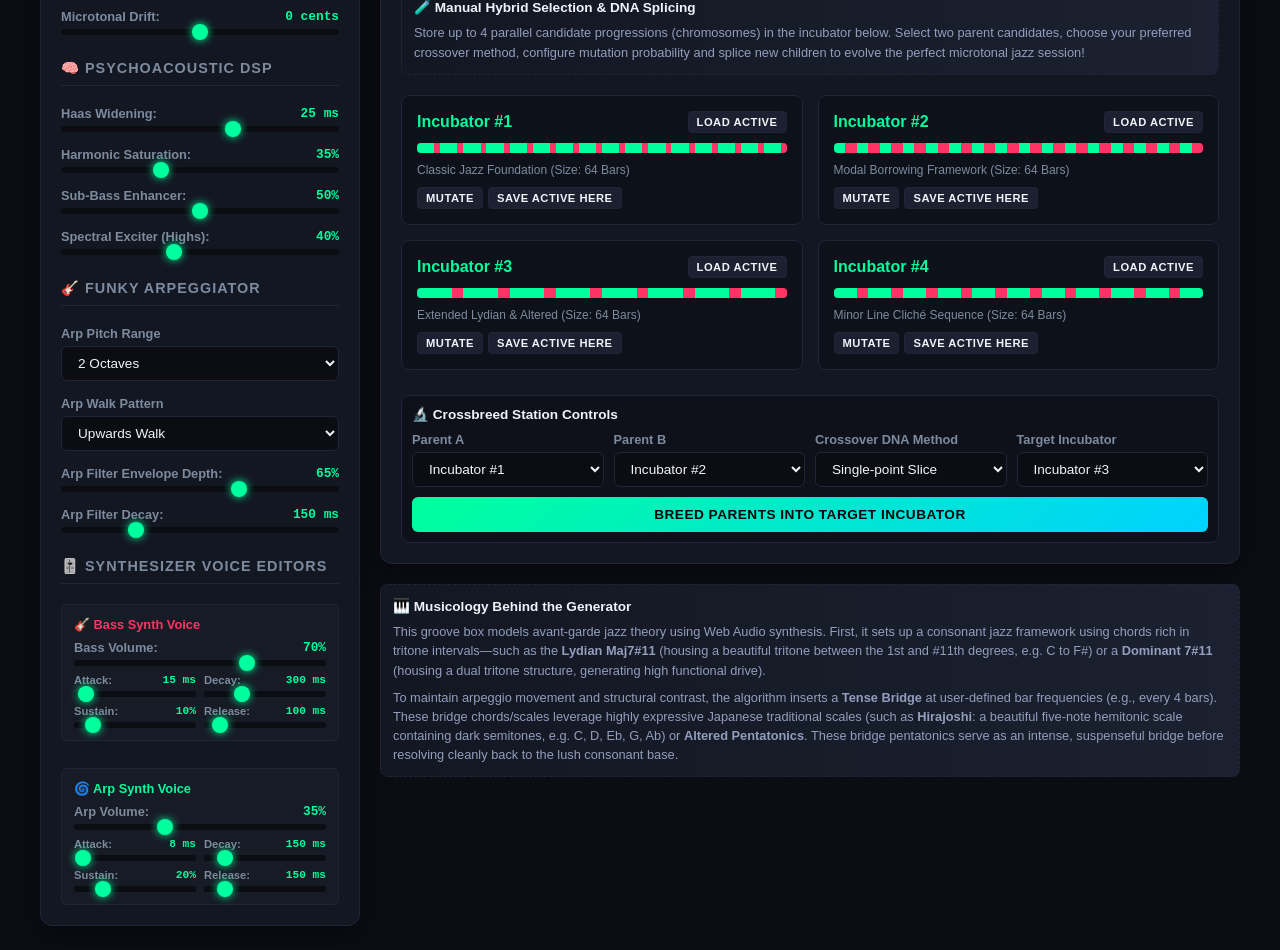
==== commit 1c417c23: "fix: refactor arpeggiator delay to prevent resource leak and audio saturation Co-authored-by: piotrc" ====
--- a/jazz_groovebox.html
+++ b/jazz_groovebox.html
@@ -1753,6 +1753,8 @@
     let exciterGain = null;
     let highExciterFilter = null;
     let analyserNode = null;
+    let arpDelayNode = null;
+    let arpDelayFeedback = null;
     let scheduledNextNoteTime = 0.0;
     let schedulerTimerId = null;
     let lookaheadTimeMs = 25.0;
@@ -1840,6 +1842,16 @@
 
         // Direct merge path to master
         channelMerger.connect(masterGain);
+
+        // Permanent Global Arp Delay Feedback Loop
+        arpDelayNode = audioCtx.createDelay();
+        arpDelayFeedback = audioCtx.createGain();
+        arpDelayNode.delayTime.setValueAtTime(0.18, audioCtx.currentTime); // 16th note echo
+        arpDelayFeedback.gain.setValueAtTime(0.25, audioCtx.currentTime); // Echo volume/decay feedback
+
+        arpDelayNode.connect(arpDelayFeedback);
+        arpDelayFeedback.connect(arpDelayNode); // feedback loop
+        arpDelayFeedback.connect(saturationNode); // send feedback signal to master saturation/chain
 
         // Kickoff canvas visualizer loop
         drawVisualizer();
@@ -2037,12 +2049,6 @@
         gainNode.gain.setValueAtTime(aVol * aSustain + 0.001, arpStopTime);
         gainNode.gain.exponentialRampToValueAtTime(0.001, arpStopTime + aRelease);
 
-        // Delay Echo Feedback Loop specifically for lush arpeggio
-        const delayNode = audioCtx.createDelay();
-        const delayFeedback = audioCtx.createGain();
-        delayNode.delayTime.setValueAtTime(0.18, time); // 16th note echo
-        delayFeedback.gain.setValueAtTime(0.25, time); // Echo volume
-
         osc.connect(filterNode);
         subOsc.connect(filterNode);
         filterNode.connect(gainNode);
@@ -2050,11 +2056,10 @@
         // Connect pluck to Haas/Sat module
         gainNode.connect(saturationNode);
 
-        // Connect Pluck to delay loop
-        gainNode.connect(delayNode);
-        delayNode.connect(delayFeedback);
-        delayFeedback.connect(delayNode); // feedback
-        delayFeedback.connect(saturationNode); // feedback output into master chain
+        // Connect Pluck to global permanent delay loop
+        if (arpDelayNode) {
+            gainNode.connect(arpDelayNode);
+        }
 
         // Start & Stop
         osc.start(time);
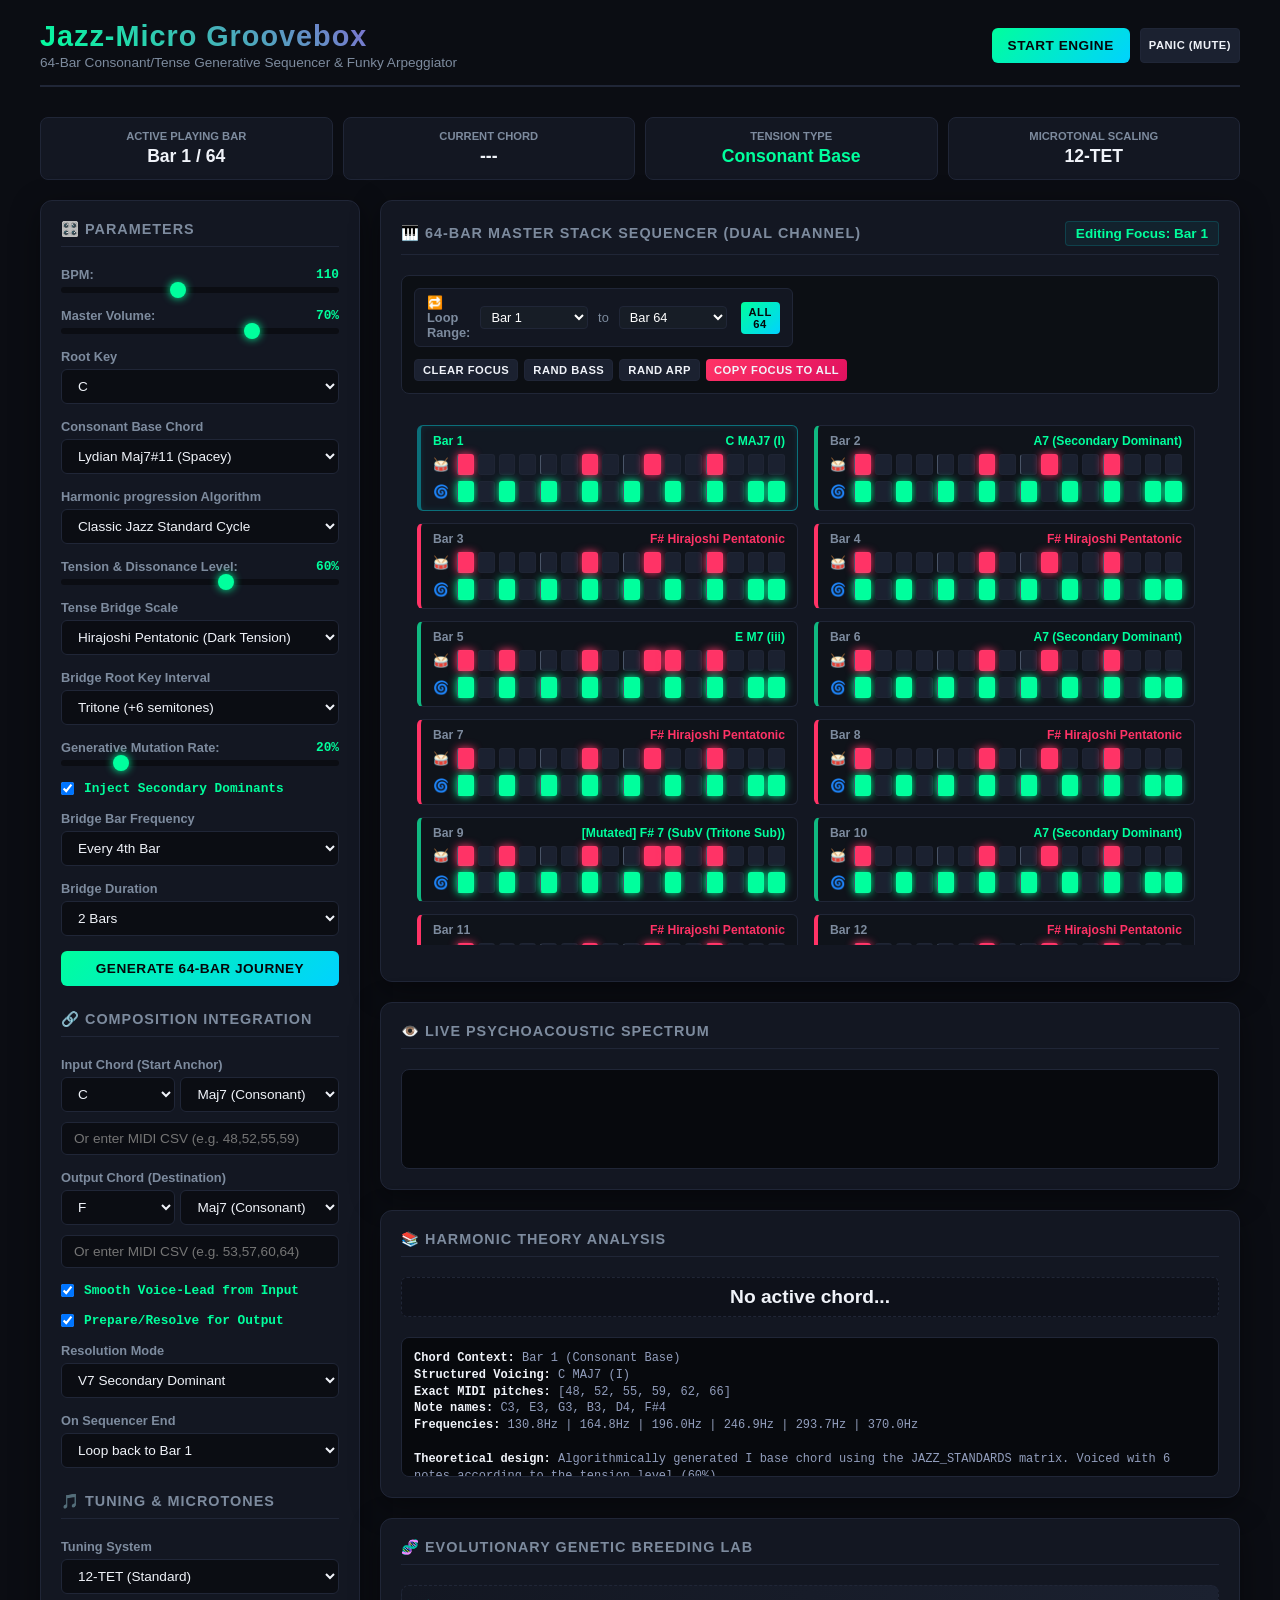
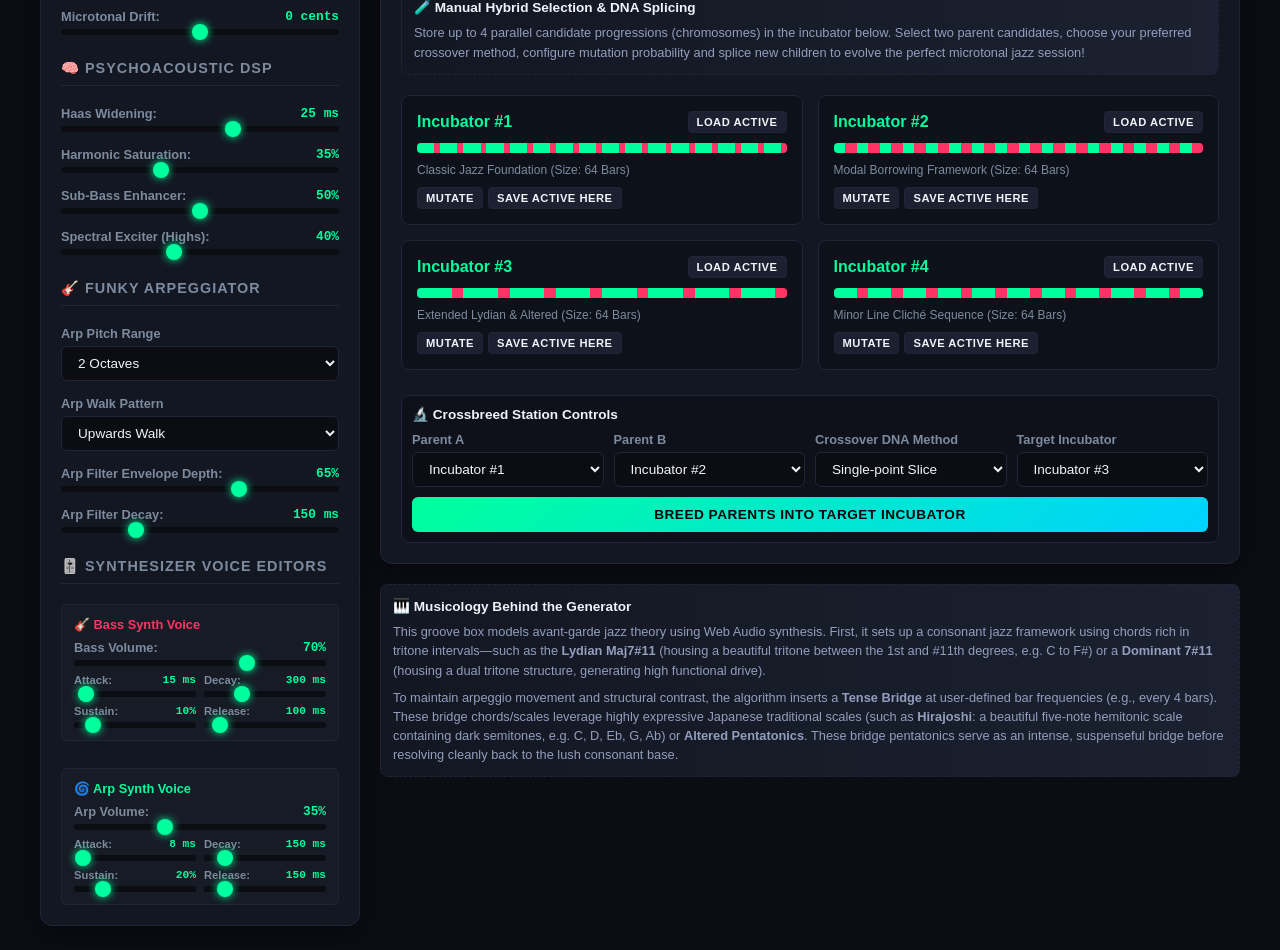
==== commit 2f700981: "feat: implement time-domain counterpoint and melodic optimizer for bass and arp lines Co-authored-by" ====
--- a/jazz_groovebox.html
+++ b/jazz_groovebox.html
@@ -1766,6 +1766,11 @@
     // Triggered synth nodes tracking to stop them on Panic button click
     let activeSynthNodes = [];
 
+    // Note history tracking for time-domain interdependency and melodic resolution
+    let lastBassMidiPlayed = null;
+    let lastArpMidiPlayed = null;
+    let lastBassMotionDir = 0; // -1 = down, 1 = up, 0 = stable/none
+
     function initAudioContext() {
         if (audioCtx) return;
 
@@ -1881,21 +1886,105 @@
 
     // --- Synthesizers ---
 
-    // Plucky Funky Jazz Bass
-    function triggerBassSynth(time, baseMidiNote, tuningSystem, driftCents) {
+    // Plucky Funky Jazz Bass with Time-Domain Melodic Optimizer
+    function triggerBassSynth(time, chordNotesOrNote, stepInBar = 0, tuningSystem = "12tet", driftCents = 0) {
         if (!audioCtx) return;
 
-        // Drop 2 octaves for deep funky bass
-        let bassMidi = baseMidiNote - 24;
-
-        // Auto-transposition: Ensure bass remains in the optimal, punchy, and fully audible register (MIDI 24 to 48)
-        while (bassMidi < 24) {
-            bassMidi += 12;
-        }
-        while (bassMidi > 48) {
-            bassMidi -= 12;
-        }
-
+        // Ensure chordNotes is a clean array of MIDI notes
+        let chordNotes = Array.isArray(chordNotesOrNote) ? chordNotesOrNote : [chordNotesOrNote];
+        if (chordNotes.length === 0) return;
+
+        let rootMidi = chordNotes[0];
+
+        // Generate candidates for the bass note on this step
+        let candidates = [rootMidi];
+
+        if (chordNotes.length > 1) candidates.push(chordNotes[1]);
+        if (chordNotes.length > 2) candidates.push(chordNotes[2]);
+        if (chordNotes.length > 3) candidates.push(chordNotes[3]);
+
+        if (lastBassMidiPlayed !== null) {
+            candidates.push(lastBassMidiPlayed + 1);
+            candidates.push(lastBassMidiPlayed - 1);
+            candidates.push(lastBassMidiPlayed + 2);
+            candidates.push(lastBassMidiPlayed - 2);
+        }
+
+        // Standardize all candidates into the punchy bass octave range [24, 48]
+        let mappedCandidates = candidates.map(midi => {
+            let m = midi;
+            while (m < 24) m += 12;
+            while (m > 48) m -= 12;
+            return m;
+        });
+
+        // Filter out duplicates
+        mappedCandidates = Array.from(new Set(mappedCandidates));
+
+        let bestBassMidi = mappedCandidates[0];
+        let lowestCost = Infinity;
+
+        for (let cand of mappedCandidates) {
+            let cost = 0;
+
+            // 1. History Distance Cost
+            if (lastBassMidiPlayed !== null) {
+                let dist = Math.abs(cand - lastBassMidiPlayed);
+                if (dist === 0) {
+                    cost += 3.0; // avoid repeating the exact same bass note consecutively if possible
+                } else if (dist === 1 || dist === 2) {
+                    cost += 0.5; // highly preferred step-wise walking motion
+                } else if (dist === 5 || dist === 7 || dist === 12) {
+                    cost += 1.0; // nice perfect intervals
+                } else {
+                    cost += dist * 1.5; // penalize large awkward leaps
+                }
+            }
+
+            // 2. Chord / Beat Anchoring Cost
+            let isChordTone = chordNotes.some(cn => (cn % 12) === (cand % 12));
+            if (stepInBar === 0) {
+                if (cand % 12 === rootMidi % 12) {
+                    cost += 0.0; // Perfect root anchor
+                } else if (isChordTone) {
+                    cost += 1.5; // Good chord tone
+                } else {
+                    cost += 12.0; // Heavily penalize non-chord chromatic approach on beat 1
+                }
+            } else {
+                if (!isChordTone) {
+                    cost += 2.0; // chromatic passing notes are fine, but chord tones are slightly preferred
+                }
+            }
+
+            // 3. Interdependency (Arp Clash) Cost
+            if (lastArpMidiPlayed !== null) {
+                let arpPC = lastArpMidiPlayed % 12;
+                let candPC = cand % 12;
+                let diffPC = Math.abs(candPC - arpPC);
+
+                if (diffPC === 0) {
+                    cost += 6.0; // Avoid doubling the exact pitch class with the arpeggiator simultaneously
+                } else if (diffPC === 1 || diffPC === 11) {
+                    cost += 8.0; // Avoid harsh minor-second interval clash with the arpeggiator
+                }
+            }
+
+            if (cost < lowestCost) {
+                lowestCost = cost;
+                bestBassMidi = cand;
+            }
+        }
+
+        // Track motion direction
+        if (lastBassMidiPlayed !== null) {
+            if (bestBassMidi > lastBassMidiPlayed) lastBassMotionDir = 1;
+            else if (bestBassMidi < lastBassMidiPlayed) lastBassMotionDir = -1;
+            else lastBassMotionDir = 0;
+        }
+        lastBassMidiPlayed = bestBassMidi;
+
+        let bassMidi = bestBassMidi;
         let frequency = midiToFrequency(bassMidi, tuningSystem, driftCents);
 
         const osc1 = audioCtx.createOscillator();
@@ -1959,14 +2048,13 @@
         let filterDepth = parseFloat(document.getElementById('arpFilterDepth').value) / 100;
         let decayMs = parseFloat(document.getElementById('arpFilterDecay').value);
 
-        // 1. Select note based on pattern algorithm
+        // 1. Select initial target note based on pattern algorithm
         let noteIndex = 0;
         let selectedMidi = chordNotes[0];
 
         if (patternType === 'up') {
             noteIndex = arpNoteWalkCount % chordNotes.length;
             selectedMidi = chordNotes[noteIndex];
-            // Upwards Octave shifting
             let octShift = Math.floor(arpNoteWalkCount / chordNotes.length) % octaveRange;
             selectedMidi += octShift * 12;
         } else if (patternType === 'down') {
@@ -1988,23 +2076,97 @@
             selectedMidi = chordNotes[Math.floor(Math.random() * chordNotes.length)];
             selectedMidi += Math.floor(Math.random() * octaveRange) * 12;
         } else if (patternType === 'thumb') {
-            // Alternates between Root (thumb note) and other chord notes
             if (stepInBar % 2 === 0) {
-                selectedMidi = chordNotes[0]; // Root
+                selectedMidi = chordNotes[0];
             } else {
                 noteIndex = 1 + (Math.floor(arpNoteWalkCount / 2) % (chordNotes.length - 1 || 1));
-                selectedMidi = chordNotes[noteIndex] + 12; // High octave answer
+                selectedMidi = chordNotes[noteIndex] + 12;
             }
         } else if (patternType === 'complex') {
-            // Complex syncopated walk with shifting indices
             let offset = [0, 7, 3, 12, 5, 10, 14, 2][stepInBar % 8];
             noteIndex = (arpNoteWalkCount + offset) % chordNotes.length;
             selectedMidi = chordNotes[noteIndex];
             if (stepInBar % 3 === 0) selectedMidi += 12;
         }
 
-        // Arp Pluck is voiced higher
+        // Arp Pluck default transposition offset
         selectedMidi += 12;
+
+        // 2. TIME-DOMAIN INTERDEPENDENCY & HISTORY MELODIC OPTIMIZER
+        // Generate potential alternative candidates across chord notes and octave variations
+        let arpCandidates = [selectedMidi];
+
+        for (let cn of chordNotes) {
+            let baseN = cn + 12; // Arp starts higher
+            for (let oct = 0; oct < octaveRange; oct++) {
+                arpCandidates.push(baseN + oct * 12);
+            }
+        }
+
+        // Standardize candidates to a reasonable arpeggio frequency zone [48, 88]
+        let mappedArpCandidates = arpCandidates.map(midi => {
+            let m = midi;
+            while (m < 48) m += 12;
+            while (m > 88) m -= 12;
+            return m;
+        });
+
+        // Unique candidates
+        mappedArpCandidates = Array.from(new Set(mappedArpCandidates));
+
+        let bestArpMidi = selectedMidi;
+        let lowestArpCost = Infinity;
+
+        for (let cand of mappedArpCandidates) {
+            let cost = 0;
+
+            // Pattern Alignment (stay close to the original structural pattern target note)
+            let distFromTarget = Math.abs(cand - selectedMidi);
+            cost += distFromTarget * 1.0;
+
+            // Melodic History Motion
+            if (lastArpMidiPlayed !== null) {
+                let distFromPrev = Math.abs(cand - lastArpMidiPlayed);
+                if (distFromPrev === 0) {
+                    cost += 2.0; // avoid stagnant note repetitions if possible
+                } else if (distFromPrev <= 5) {
+                    cost += 0.0; // reward elegant step-wise intervals
+                } else if (distFromPrev <= 12) {
+                    cost += 1.0; // acceptable chordal leaps
+                } else {
+                    cost += distFromPrev * 2.5; // penalize extreme leaps
+                }
+
+                // Counterpoint Motion Interdependency with Bass
+                if (lastBassMotionDir !== 0) {
+                    let arpMotionDir = (cand > lastArpMidiPlayed) ? 1 : (cand < lastArpMidiPlayed ? -1 : 0);
+                    if (arpMotionDir !== 0 && arpMotionDir === -lastBassMotionDir) {
+                        cost -= 3.5; // Highly reward beautiful contrary voice movement
+                    }
+                }
+            }
+
+            // Pitch-class Clash Interdependency with Bass
+            if (lastBassMidiPlayed !== null) {
+                let bassPC = lastBassMidiPlayed % 12;
+                let candPC = cand % 12;
+                let diffPC = Math.abs(candPC - bassPC);
+
+                if (diffPC === 0) {
+                    cost += 10.0; // Avoid unison/octave doubling
+                } else if (diffPC === 1 || diffPC === 11) {
+                    cost += 12.0; // Avoid harsh close dissonant clash with active bass line
+                }
+            }
+
+            if (cost < lowestArpCost) {
+                lowestArpCost = cost;
+                bestArpMidi = cand;
+            }
+        }
+
+        lastArpMidiPlayed = bestArpMidi;
+        selectedMidi = bestArpMidi;
 
         let frequency = midiToFrequency(selectedMidi, tuningSystem, driftCents);
 
@@ -2160,7 +2322,7 @@
                     }
 
                     // Trigger bass & chord beautifully
-                    triggerBassSynth(scheduledNextNoteTime, outputNotes[0], tuningSystem, driftCents);
+                    triggerBassSynth(scheduledNextNoteTime, outputNotes, 0, tuningSystem, driftCents);
                     for (let n of outputNotes) {
                         triggerArpSynth(scheduledNextNoteTime, [n], 0, tuningSystem, driftCents);
                     }
@@ -2203,7 +2365,7 @@
 
         // Sound triggers
         if (sequencerData.riddim[bar][stepInBar]) {
-            triggerBassSynth(time, chordData.notes[0], tuningSystem, driftCents);
+            triggerBassSynth(time, chordData.notes, stepInBar, tuningSystem, driftCents);
         }
 
         if (sequencerData.arp[bar][stepInBar]) {
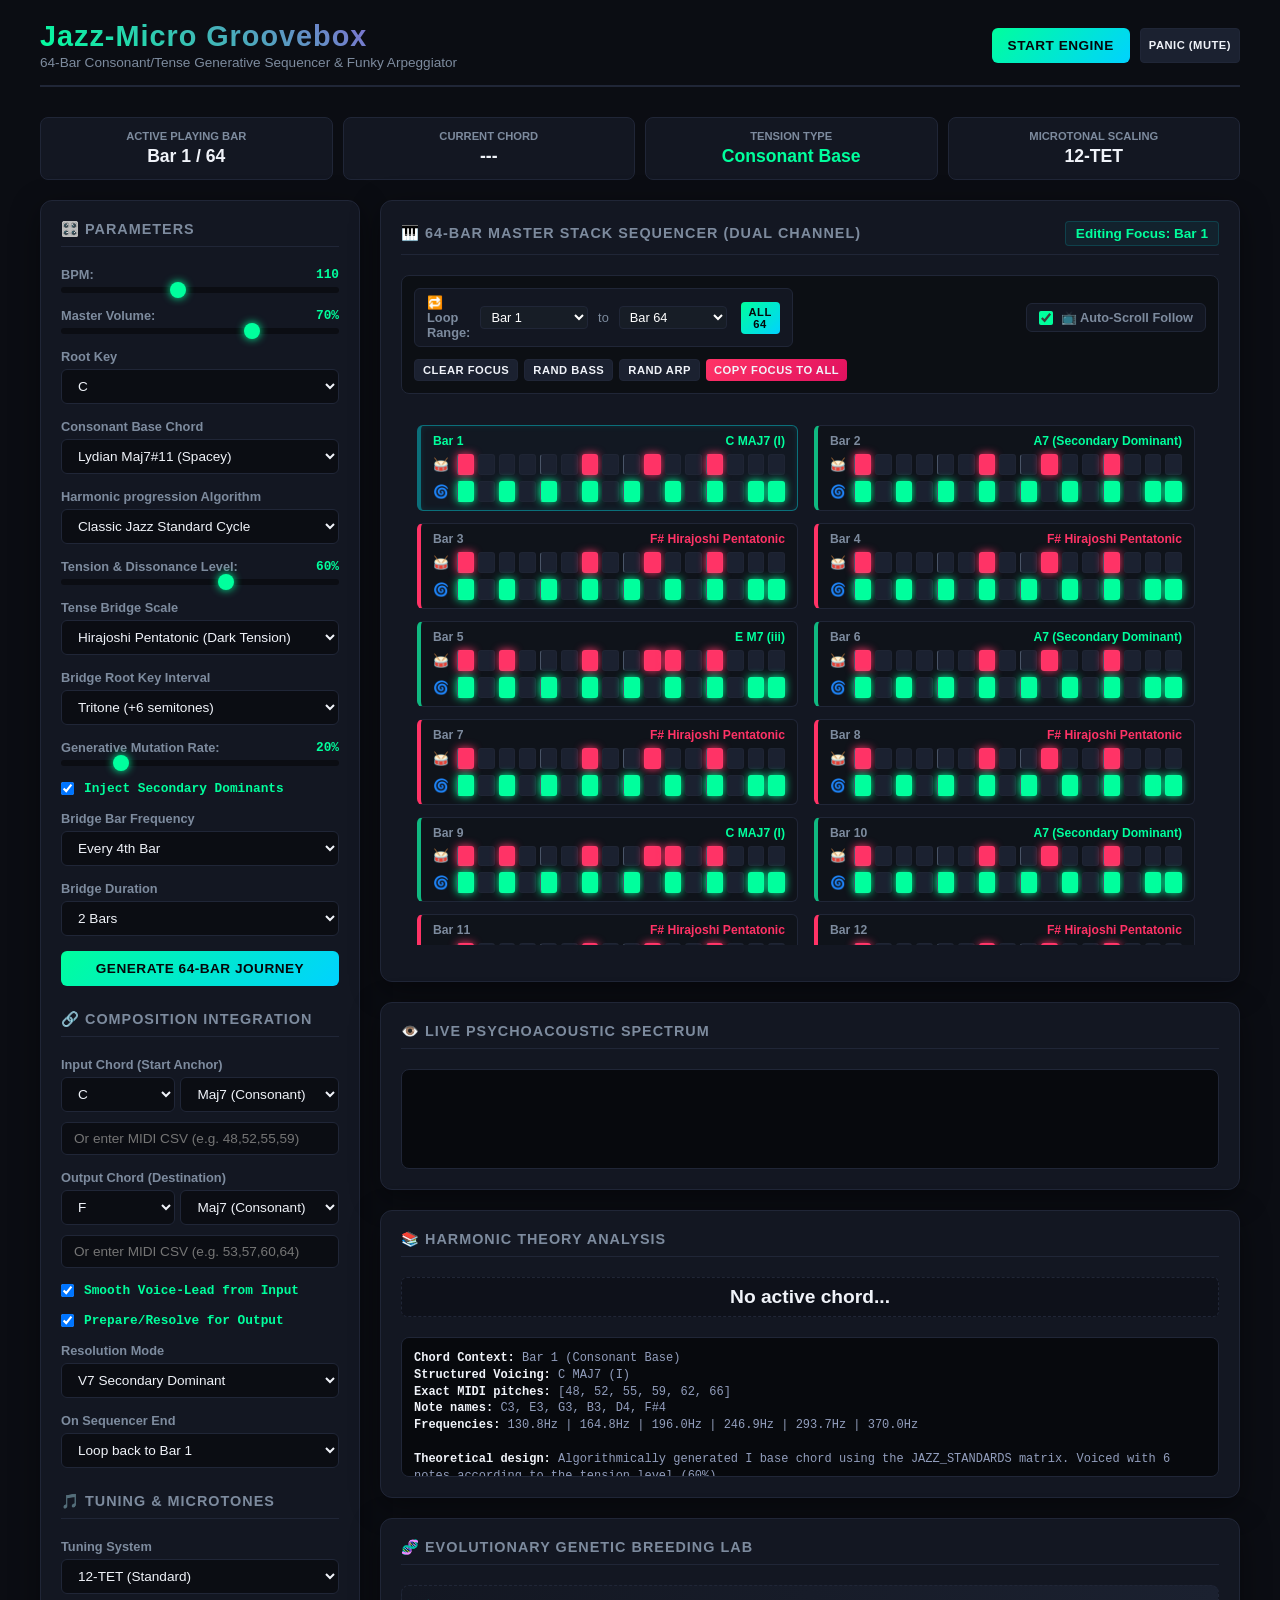
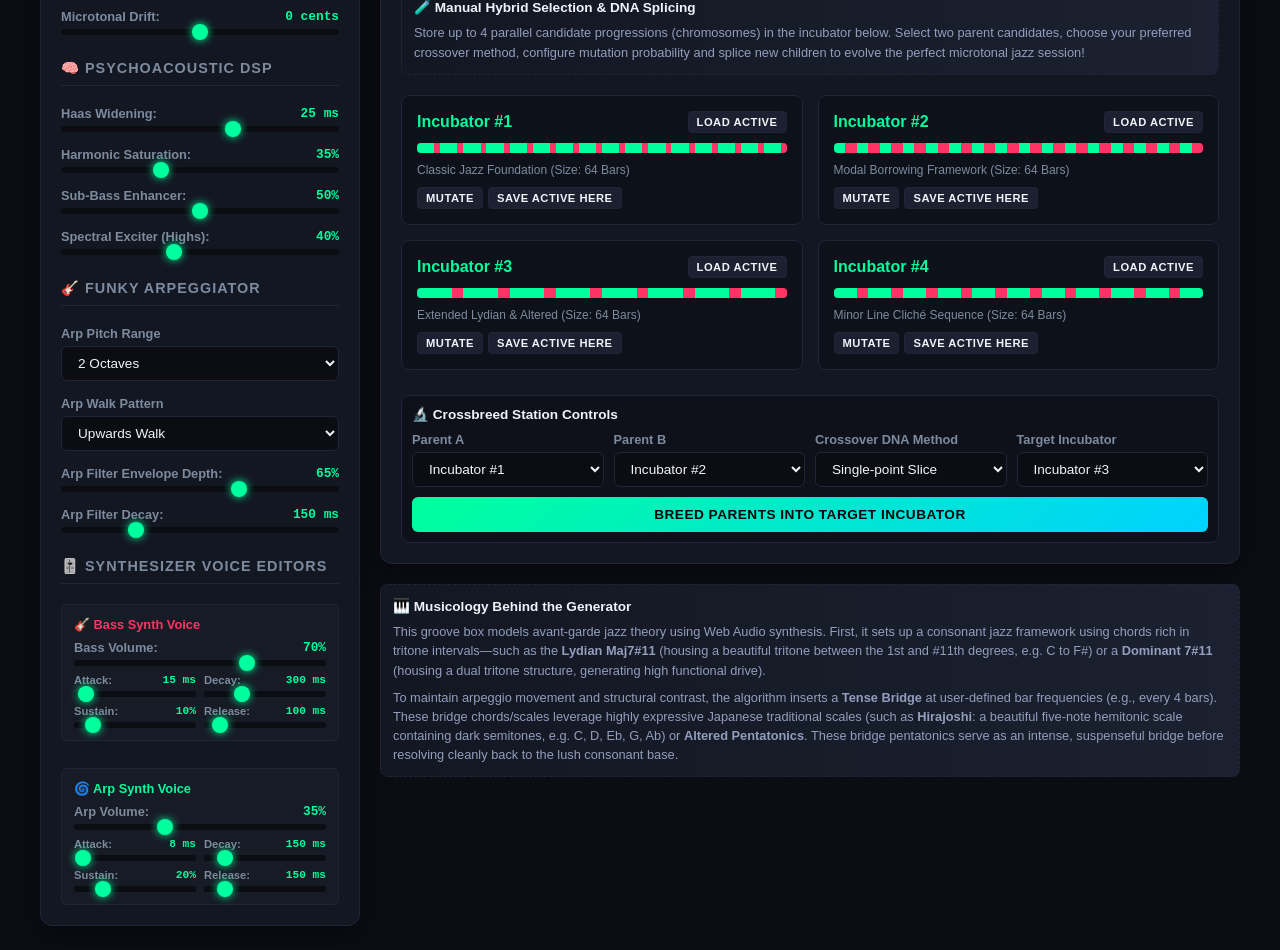
==== commit a19e91ba: "ux: restrict auto-scroll to sequencer element and add toggle control Co-authored-by: piotrcurious <7" ====
--- a/jazz_groovebox.html
+++ b/jazz_groovebox.html
@@ -1105,6 +1105,13 @@
                         <span style="color: var(--text-muted); font-size: 0.8rem;">to</span>
                         <select id="loopEnd" style="background: #171d26; border: 1px solid var(--panel-border); color: #fff; padding: 2px 6px; border-radius: 4px; font-size: 0.8rem;"></select>
                         <button class="btn btn-xs btn-primary" id="resetLoopBtn" style="margin-left: 4px;">All 64</button>
+                    </div>
+
+                    <div style="display: flex; align-items: center; gap: 8px; background: #131722; padding: 6px 12px; border-radius: 6px; border: 1px solid var(--panel-border);">
+                        <input type="checkbox" id="autoScrollActive" checked style="cursor: pointer; width: 14px; height: 14px; accent-color: var(--accent-base);">
+                        <label for="autoScrollActive" style="margin:0; font-size: 0.8rem; font-weight: bold; color: var(--text-muted); cursor: pointer; user-select: none;">
+                            📺 Auto-Scroll Follow
+                        </label>
                     </div>
 
                     <div class="sequencer-quick-btns" style="display: flex; gap: 6px; flex-wrap: wrap;">
@@ -2268,9 +2275,21 @@
         if (currentCard) {
             currentCard.classList.add('active-card');
 
-            // Auto-scroll current card into view inside scrollable master sequencer wrapper
-            if (bar !== lastPlayingBar) {
-                currentCard.scrollIntoView({ behavior: 'smooth', block: 'nearest' });
+            // Auto-scroll current card smoothly *only* inside its parent container (no window/viewport jump)
+            const autoScrollCheckbox = document.getElementById('autoScrollActive');
+            if (autoScrollCheckbox && autoScrollCheckbox.checked && bar !== lastPlayingBar) {
+                const container = document.getElementById('masterSequencerGrid');
+                if (container) {
+                    const cardTop = currentCard.offsetTop;
+                    const containerHeight = container.clientHeight;
+                    const cardHeight = currentCard.offsetHeight;
+
+                    // Center the active card in the scroll viewport smoothly
+                    container.scrollTo({
+                        top: cardTop - (containerHeight / 2) + (cardHeight / 2),
+                        behavior: 'smooth'
+                    });
+                }
             }
         }
 
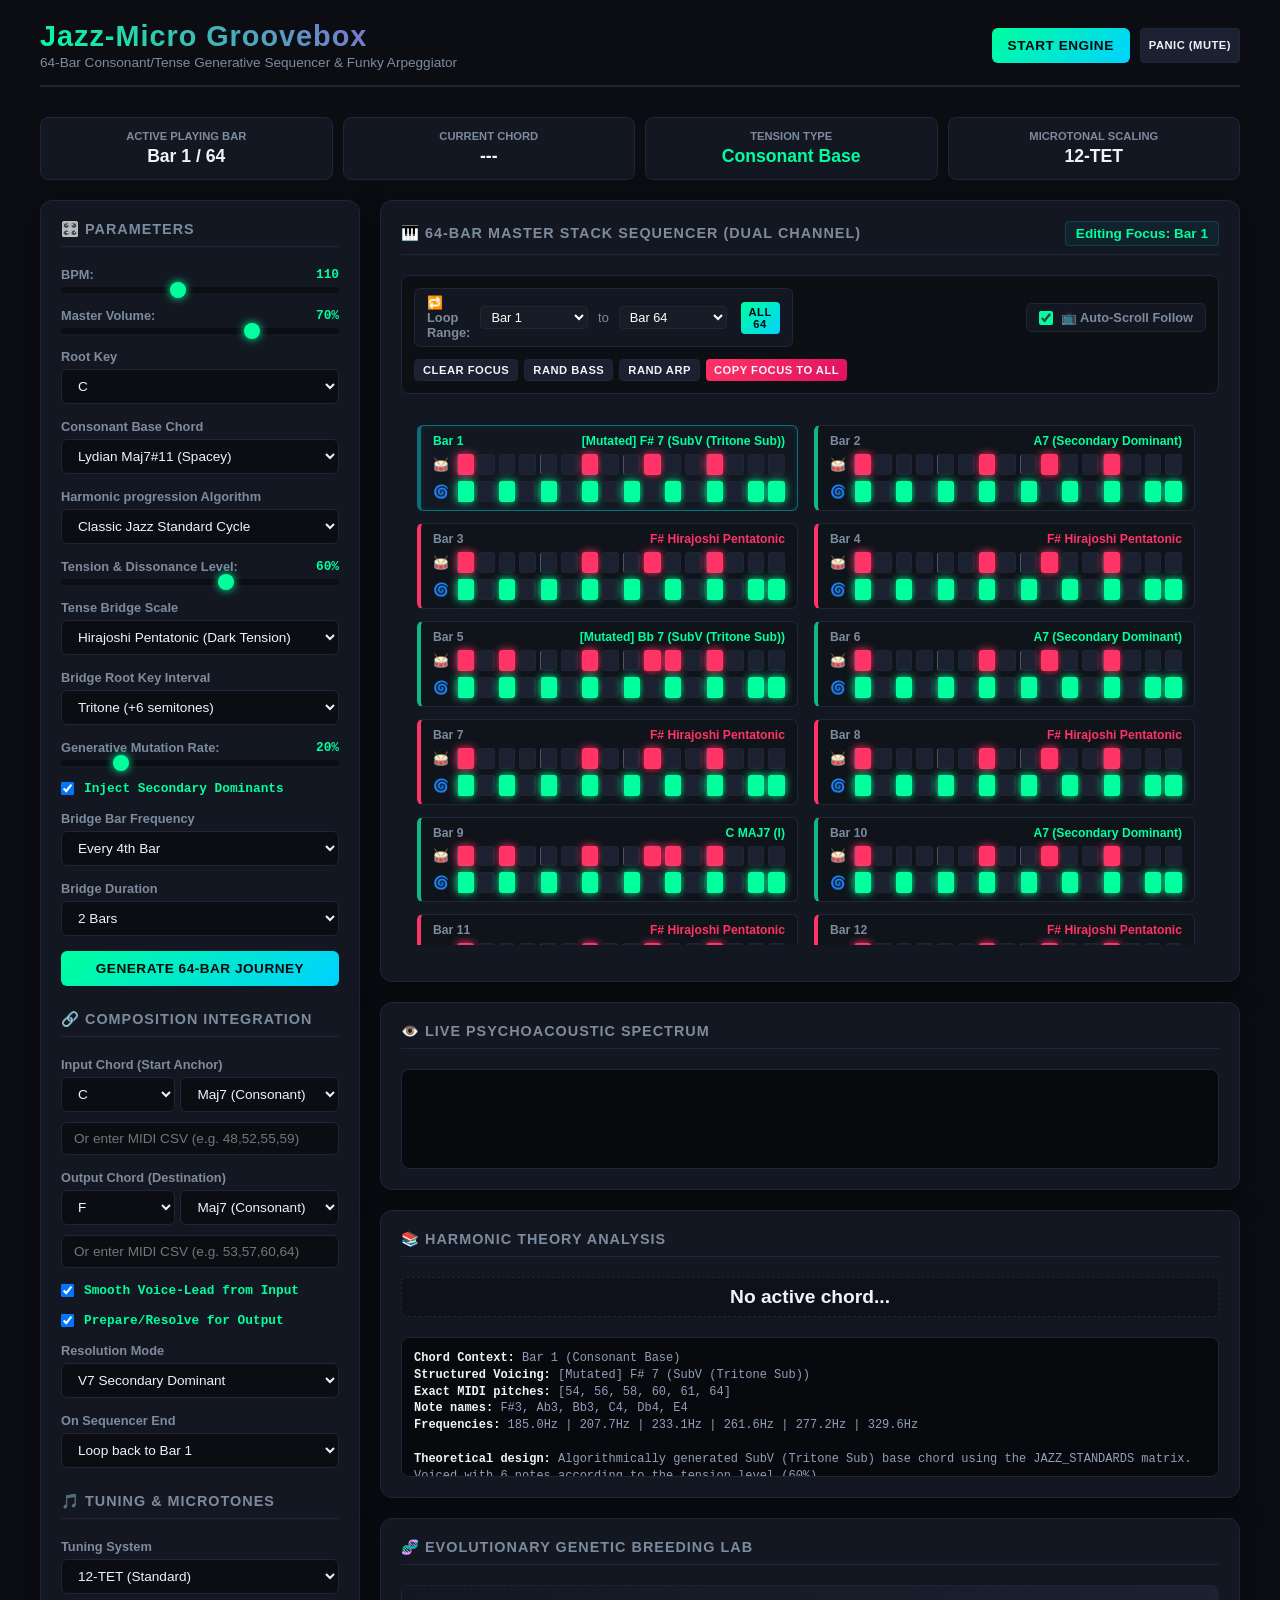
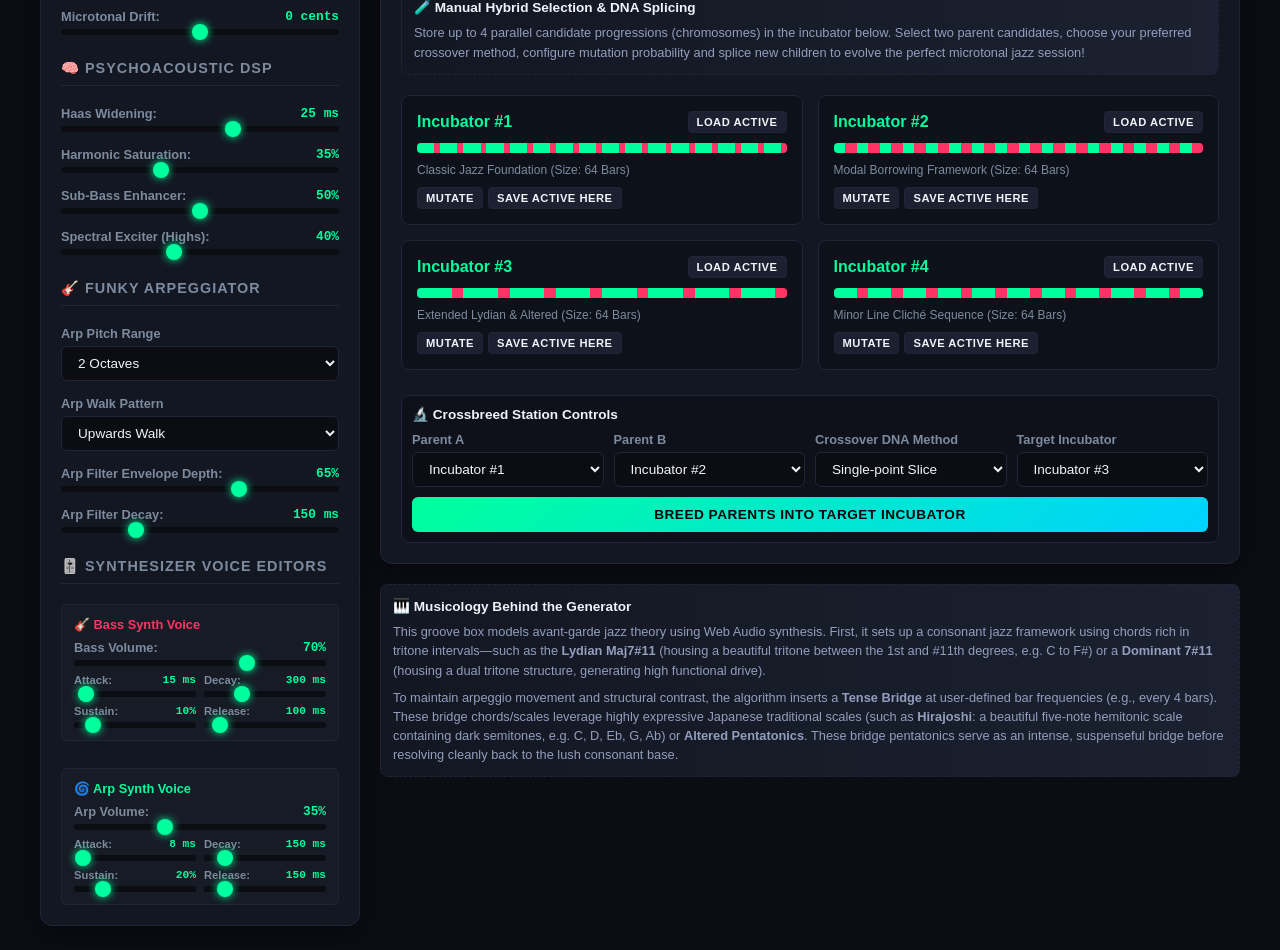
==== commit e90ace1c: "perf: implement production-grade Web Audio DSP lifecycles and feedback filters Co-authored-by: piotr" ====
--- a/jazz_groovebox.html
+++ b/jazz_groovebox.html
@@ -1762,6 +1762,10 @@
     let analyserNode = null;
     let arpDelayNode = null;
     let arpDelayFeedback = null;
+    let arpDelayHPF = null;
+    let arpDelayLPF = null;
+    let dcBlocker = null;
+    let masterCompressor = null;
     let scheduledNextNoteTime = 0.0;
     let schedulerTimerId = null;
     let lookaheadTimeMs = 25.0;
@@ -1787,12 +1791,25 @@
         masterGain = audioCtx.createGain();
         masterGain.gain.setValueAtTime(parseFloat(document.getElementById('masterVol').value) / 100, audioCtx.currentTime);
 
+        // --- Production-Grade Master Dynamics Compressor Node ---
+        masterCompressor = audioCtx.createDynamicsCompressor();
+        masterCompressor.threshold.setValueAtTime(-14, audioCtx.currentTime);
+        masterCompressor.knee.setValueAtTime(10, audioCtx.currentTime);
+        masterCompressor.ratio.setValueAtTime(3.5, audioCtx.currentTime);
+        masterCompressor.attack.setValueAtTime(0.015, audioCtx.currentTime);
+        masterCompressor.release.setValueAtTime(0.12, audioCtx.currentTime);
+
         // --- Psychoacoustic Processing Chain ---
 
         // 1. Distortion Waveshaper (Saturation)
         saturationNode = audioCtx.createWaveShaper();
         saturationNode.oversample = '4x';
         updateSaturationCurve();
+
+        // 1b. DC Blocker Filter (Highpass 20Hz)
+        dcBlocker = audioCtx.createBiquadFilter();
+        dcBlocker.type = 'highpass';
+        dcBlocker.frequency.setValueAtTime(20, audioCtx.currentTime);
 
         // 2. Channel Splitter & Merger for Haas Stereo Widening
         const channelSplitter = audioCtx.createChannelSplitter(2);
@@ -1825,57 +1842,75 @@
         analyserNode.fftSize = 256;
 
         // Routing Network:
-        // Input -> Saturation -> Splitter
+        // Sources -> Saturation -> DC Blocker -> Splitter
         // Splitter L -> Delay L -> Merger L
         // Splitter R -> Delay R -> Merger R
-        // Merger -> High Exciter & Sub-Bass Enhancer (in parallel)
-        // Merger & Exciter & Sub-Bass -> Master Gain -> Analyser -> Destination
+        // Merger -> parallel High Exciter, Sub Bass, and Direct path -> Master Compressor -> Master Gain -> Analyser -> Destination
 
         masterGain.connect(analyserNode);
         analyserNode.connect(audioCtx.destination);
 
-        // Stereo widener routing
-        saturationNode.connect(channelSplitter);
+        // Link Compressor to Master Gain
+        masterCompressor.connect(masterGain);
+
+        // Stereo widener routing from Saturation through DC blocker
+        saturationNode.connect(dcBlocker);
+        dcBlocker.connect(channelSplitter);
+
         channelSplitter.connect(delayLeft, 0);
         channelSplitter.connect(delayRight, 1);
 
         delayLeft.connect(channelMerger, 0, 0);
         delayRight.connect(channelMerger, 0, 1);
 
-        // Parallel Exciter chain
+        // Parallel Exciter chain -> Master Compressor
         channelMerger.connect(highExciterFilter);
         highExciterFilter.connect(exciterGain);
-        exciterGain.connect(masterGain);
-
-        // Parallel Sub bass chain
+        exciterGain.connect(masterCompressor);
+
+        // Parallel Sub bass chain -> Master Compressor
         channelMerger.connect(subBassFilter);
         subBassFilter.connect(subEnhancerGain);
-        subEnhancerGain.connect(masterGain);
-
-        // Direct merge path to master
-        channelMerger.connect(masterGain);
-
-        // Permanent Global Arp Delay Feedback Loop
+        subEnhancerGain.connect(masterCompressor);
+
+        // Direct merge path -> Master Compressor
+        channelMerger.connect(masterCompressor);
+
+        // Permanent Global Arp Delay Feedback Loop with Highpass/Lowpass filtering
         arpDelayNode = audioCtx.createDelay();
         arpDelayFeedback = audioCtx.createGain();
+        arpDelayHPF = audioCtx.createBiquadFilter();
+        arpDelayLPF = audioCtx.createBiquadFilter();
+
         arpDelayNode.delayTime.setValueAtTime(0.18, audioCtx.currentTime); // 16th note echo
         arpDelayFeedback.gain.setValueAtTime(0.25, audioCtx.currentTime); // Echo volume/decay feedback
 
-        arpDelayNode.connect(arpDelayFeedback);
-        arpDelayFeedback.connect(arpDelayNode); // feedback loop
-        arpDelayFeedback.connect(saturationNode); // send feedback signal to master saturation/chain
+        arpDelayHPF.type = 'highpass';
+        arpDelayHPF.frequency.setValueAtTime(120, audioCtx.currentTime); // Block muddy lows from feeding back
+
+        arpDelayLPF.type = 'lowpass';
+        arpDelayLPF.frequency.setValueAtTime(5000, audioCtx.currentTime); // Warm analog roll-off of highs
+
+        // Loop routing: Delay -> LPF -> HPF -> Gain -> Delay
+        arpDelayNode.connect(arpDelayLPF);
+        arpDelayLPF.connect(arpDelayHPF);
+        arpDelayHPF.connect(arpDelayFeedback);
+        arpDelayFeedback.connect(arpDelayNode);
+
+        // Connect the delayed reflections to the main saturation/DSP chain (parallel delayed send)
+        arpDelayFeedback.connect(saturationNode);
 
         // Kickoff canvas visualizer loop
         drawVisualizer();
     }
 
-    // Function to calculate customized saturation curve
+    // Function to calculate customized saturation curve (optimized to 4096 samples)
     function updateSaturationCurve() {
         if (!saturationNode) return;
         let amount = parseFloat(document.getElementById('psychoSat').value);
         let k = typeof amount === 'number' ? amount : 50;
         k = k * 1.5; // Scale up for beautiful harmonic clipping
-        let n_samples = 44100;
+        let n_samples = 4096;
         let curve = new Float32Array(n_samples);
         let deg = Math.PI / 180;
         for (let i = 0; i < n_samples; ++i) {
@@ -2041,6 +2076,23 @@
         osc2.start(time);
         osc1.stop(stopTime + bRelease + 0.05);
         osc2.stop(stopTime + bRelease + 0.05);
+
+        // Cleanup on note complete (Prevent resource accumulation and GC pressure)
+        osc1.onended = () => {
+            try {
+                osc1.disconnect();
+                osc2.disconnect();
+                filterNode.disconnect();
+                gainNode.disconnect();
+            } catch (e) {
+                // handle any accidental double-disconnect gracefully
+            }
+            // Remove from active tracking
+            let idx1 = activeSynthNodes.indexOf(osc1);
+            if (idx1 !== -1) activeSynthNodes.splice(idx1, 1);
+            let idx2 = activeSynthNodes.indexOf(osc2);
+            if (idx2 !== -1) activeSynthNodes.splice(idx2, 1);
+        };
 
         // Store active nodes
         activeSynthNodes.push(osc1, osc2);
@@ -2225,9 +2277,13 @@
         // Connect pluck to Haas/Sat module
         gainNode.connect(saturationNode);
 
-        // Connect Pluck to global permanent delay loop
+        // Connect Pluck to global permanent delay loop via explicit 20% send level (Avoids unity delay overload)
+        let arpSendGain = null;
         if (arpDelayNode) {
-            gainNode.connect(arpDelayNode);
+            arpSendGain = audioCtx.createGain();
+            arpSendGain.gain.setValueAtTime(0.20, time); // Professional send mix
+            gainNode.connect(arpSendGain);
+            arpSendGain.connect(arpDelayNode);
         }
 
         // Start & Stop
@@ -2235,6 +2291,26 @@
         subOsc.start(time);
         osc.stop(arpStopTime + aRelease + 0.05);
         subOsc.stop(arpStopTime + aRelease + 0.05);
+
+        // Cleanup on note complete (Prevent resource accumulation and GC pressure)
+        osc.onended = () => {
+            try {
+                osc.disconnect();
+                subOsc.disconnect();
+                filterNode.disconnect();
+                gainNode.disconnect();
+                if (arpSendGain) {
+                    arpSendGain.disconnect();
+                }
+            } catch (e) {
+                // handle any accidental double-disconnect gracefully
+            }
+            // Remove from active tracking
+            let idx1 = activeSynthNodes.indexOf(osc);
+            if (idx1 !== -1) activeSynthNodes.splice(idx1, 1);
+            let idx2 = activeSynthNodes.indexOf(subOsc);
+            if (idx2 !== -1) activeSynthNodes.splice(idx2, 1);
+        };
 
         // Store active nodes
         activeSynthNodes.push(osc, subOsc);
@@ -2608,8 +2684,14 @@
         canvas.height = canvas.parentElement.clientHeight;
 
         function renderFrame() {
-            if (!isPlaying) return;
             requestAnimationFrame(renderFrame);
+
+            if (!isPlaying) {
+                // Render elegant idle dark panel when not playing
+                canvasCtx.fillStyle = '#07090d';
+                canvasCtx.fillRect(0, 0, canvas.width, canvas.height);
+                return;
+            }
 
             analyserNode.getByteFrequencyData(dataArray);
 
@@ -2662,7 +2744,6 @@
             globalStepIndex = playingBar * STEPS_PER_BAR;
             scheduledNextNoteTime = audioCtx.currentTime + 0.05;
             runScheduler();
-            drawVisualizer();
         } else {
             playBtn.innerText = "Start Engine";
             playBtn.classList.remove('btn-danger');
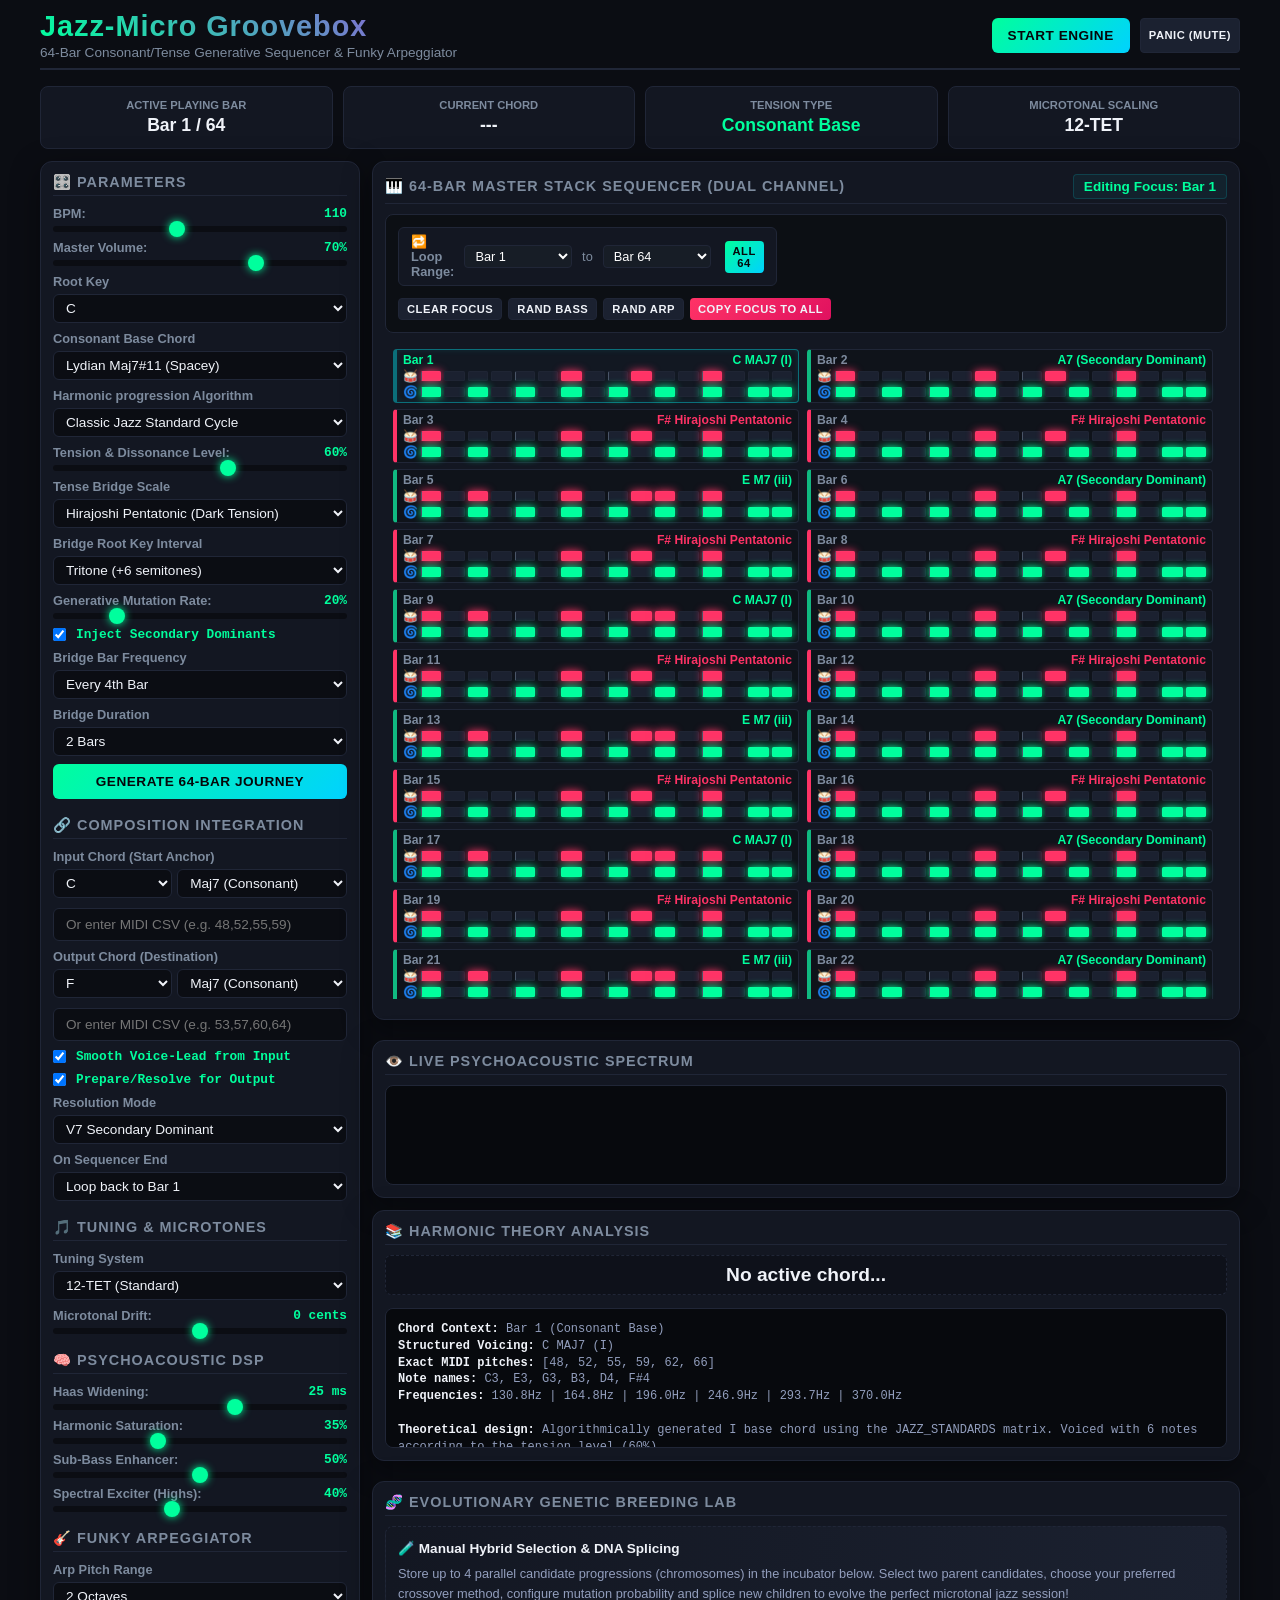
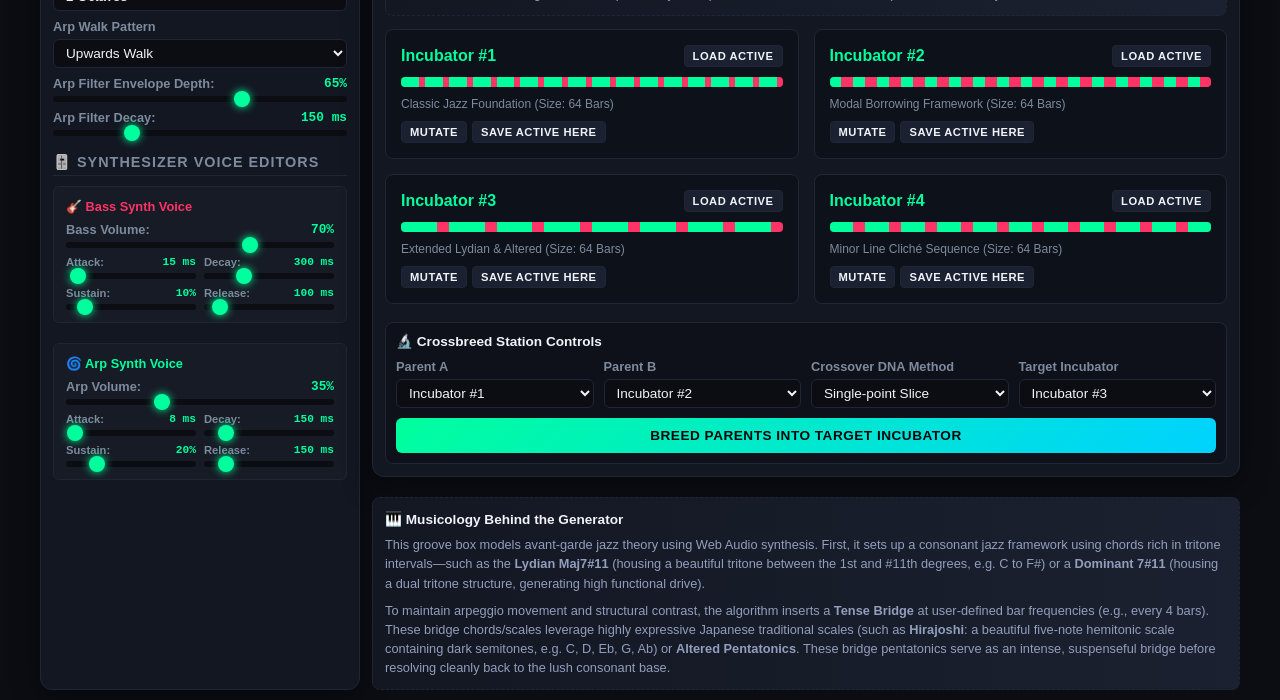
==== commit 010f69eb: "ux: remove playhead auto-scrolling completely and reduce margins and card heights Co-authored-by: pi" ====
--- a/jazz_groovebox.html
+++ b/jazz_groovebox.html
@@ -28,7 +28,7 @@
             font-family: var(--font-family);
             background-color: var(--bg-color);
             color: var(--text-main);
-            padding: 20px;
+            padding: 10px;
             display: flex;
             flex-direction: column;
             align-items: center;
@@ -41,7 +41,7 @@
             max-width: 1200px;
             display: flex;
             flex-direction: column;
-            gap: 20px;
+            gap: 12px;
         }
 
         header {
@@ -49,8 +49,8 @@
             justify-content: space-between;
             align-items: center;
             border-bottom: 2px solid var(--panel-border);
-            padding-bottom: 15px;
-            margin-bottom: 10px;
+            padding-bottom: 8px;
+            margin-bottom: 4px;
         }
 
         .header-title h1 {
@@ -72,7 +72,7 @@
         .dashboard {
             display: grid;
             grid-template-columns: 1fr;
-            gap: 20px;
+            gap: 12px;
         }
 
         @media (min-width: 900px) {
@@ -86,10 +86,10 @@
             background-color: var(--panel-color);
             border: 1px solid var(--panel-border);
             border-radius: 12px;
-            padding: 20px;
+            padding: 12px;
             display: flex;
             flex-direction: column;
-            gap: 15px;
+            gap: 8px;
             box-shadow: 0 8px 30px rgba(0, 0, 0, 0.4);
         }
 
@@ -98,8 +98,8 @@
             justify-content: space-between;
             align-items: center;
             border-bottom: 1px solid var(--panel-border);
-            padding-bottom: 8px;
-            margin-bottom: 5px;
+            padding-bottom: 4px;
+            margin-bottom: 2px;
         }
 
         .panel-title {
@@ -133,12 +133,25 @@
             font-family: monospace;
         }
 
-        select, input[type="range"] {
+        select {
             background-color: #0b0d13;
             border: 1px solid var(--panel-border);
             border-radius: 6px;
             color: var(--text-main);
-            padding: 8px 12px;
+            padding: 5px 8px;
+            font-family: inherit;
+            font-size: 0.85rem;
+            outline: none;
+            transition: border-color 0.2s;
+            width: 100%;
+        }
+
+        input[type="range"] {
+            background-color: #0b0d13;
+            border: 1px solid var(--panel-border);
+            border-radius: 6px;
+            color: var(--text-main);
+            padding: 4px;
             font-family: inherit;
             font-size: 0.85rem;
             outline: none;
@@ -550,11 +563,11 @@
             background-color: var(--accent-bridge);
         }
 
-        /* --- 64-BAR MASTER STACK SEQUENCER STYLES --- */
+        /* --- 64-BAR MASTER STACK SEQUENCER STYLES (COMPACT HIGH-DENSITY EDITION) --- */
         .master-sequencer-scroll {
-            max-height: 520px;
+            max-height: 650px;
             overflow-y: auto;
-            padding-right: 8px;
+            padding-right: 6px;
             scroll-behavior: smooth;
         }
 
@@ -578,26 +591,26 @@
         .sequencer-pair-row {
             display: grid;
             grid-template-columns: 1fr 1fr;
-            gap: 16px;
-            margin-bottom: 12px;
+            gap: 8px;
+            margin-bottom: 6px;
         }
 
         /* Responsive stack on mobile/smaller screens */
         @media (max-width: 900px) {
             .sequencer-pair-row {
                 grid-template-columns: 1fr;
-                gap: 10px;
+                gap: 6px;
             }
         }
 
         .sequencer-bar-card {
             background: #0f131a;
             border: 1px solid var(--panel-border);
-            border-radius: 6px;
-            padding: 8px 12px;
+            border-radius: 4px;
+            padding: 3px 6px;
             display: flex;
             flex-direction: column;
-            gap: 6px;
+            gap: 2px;
             position: relative;
             transition: all 0.15s ease-in-out;
             cursor: pointer;
@@ -650,26 +663,26 @@
         .compact-grid-row {
             display: flex;
             align-items: center;
-            gap: 10px;
+            gap: 6px;
         }
 
         .grid-icon {
-            font-size: 0.8rem;
-            width: 14px;
+            font-size: 0.75rem;
+            width: 12px;
             text-align: center;
         }
 
         .compact-steps {
             display: grid;
             grid-template-columns: repeat(16, 1fr);
-            gap: 4px;
+            gap: 3px;
             flex-grow: 1;
         }
 
         .compact-step-cell {
-            aspect-ratio: 0.8;
+            height: 10px;
             background-color: var(--grid-off);
-            border-radius: 3px;
+            border-radius: 1.5px;
             cursor: pointer;
             position: relative;
             transition: all 0.08s;
@@ -1107,12 +1120,6 @@
                         <button class="btn btn-xs btn-primary" id="resetLoopBtn" style="margin-left: 4px;">All 64</button>
                     </div>
 
-                    <div style="display: flex; align-items: center; gap: 8px; background: #131722; padding: 6px 12px; border-radius: 6px; border: 1px solid var(--panel-border);">
-                        <input type="checkbox" id="autoScrollActive" checked style="cursor: pointer; width: 14px; height: 14px; accent-color: var(--accent-base);">
-                        <label for="autoScrollActive" style="margin:0; font-size: 0.8rem; font-weight: bold; color: var(--text-muted); cursor: pointer; user-select: none;">
-                            📺 Auto-Scroll Follow
-                        </label>
-                    </div>
 
                     <div class="sequencer-quick-btns" style="display: flex; gap: 6px; flex-wrap: wrap;">
                         <button class="btn btn-xs" id="clearBarBtn">Clear Focus</button>
@@ -1122,7 +1129,7 @@
                     </div>
                 </div>
 
-                <div style="padding: 16px;">
+                <div style="padding: 8px;">
                     <div class="master-sequencer-scroll" id="masterSequencerGrid">
                         <!-- 32 rows of paired bars will be dynamically generated here -->
                     </div>
@@ -1130,7 +1137,7 @@
             </div>
 
             <!-- Visualization & Theory Desk -->
-            <div style="display: grid; grid-template-columns: 1fr; gap: 20px;" class="vis-theory-section">
+            <div style="display: grid; grid-template-columns: 1fr; gap: 12px;" class="vis-theory-section">
                 <div class="panel">
                     <div class="panel-header">
                         <span class="panel-title">👁️ Live Psychoacoustic Spectrum</span>
@@ -2350,23 +2357,6 @@
         const currentCard = document.getElementById(`bar-card-${bar}`);
         if (currentCard) {
             currentCard.classList.add('active-card');
-
-            // Auto-scroll current card smoothly *only* inside its parent container (no window/viewport jump)
-            const autoScrollCheckbox = document.getElementById('autoScrollActive');
-            if (autoScrollCheckbox && autoScrollCheckbox.checked && bar !== lastPlayingBar) {
-                const container = document.getElementById('masterSequencerGrid');
-                if (container) {
-                    const cardTop = currentCard.offsetTop;
-                    const containerHeight = container.clientHeight;
-                    const cardHeight = currentCard.offsetHeight;
-
-                    // Center the active card in the scroll viewport smoothly
-                    container.scrollTo({
-                        top: cardTop - (containerHeight / 2) + (cardHeight / 2),
-                        behavior: 'smooth'
-                    });
-                }
-            }
         }
 
         const currentRCell = document.getElementById(`riddim-cell-${bar}-${stepInBar}`);
